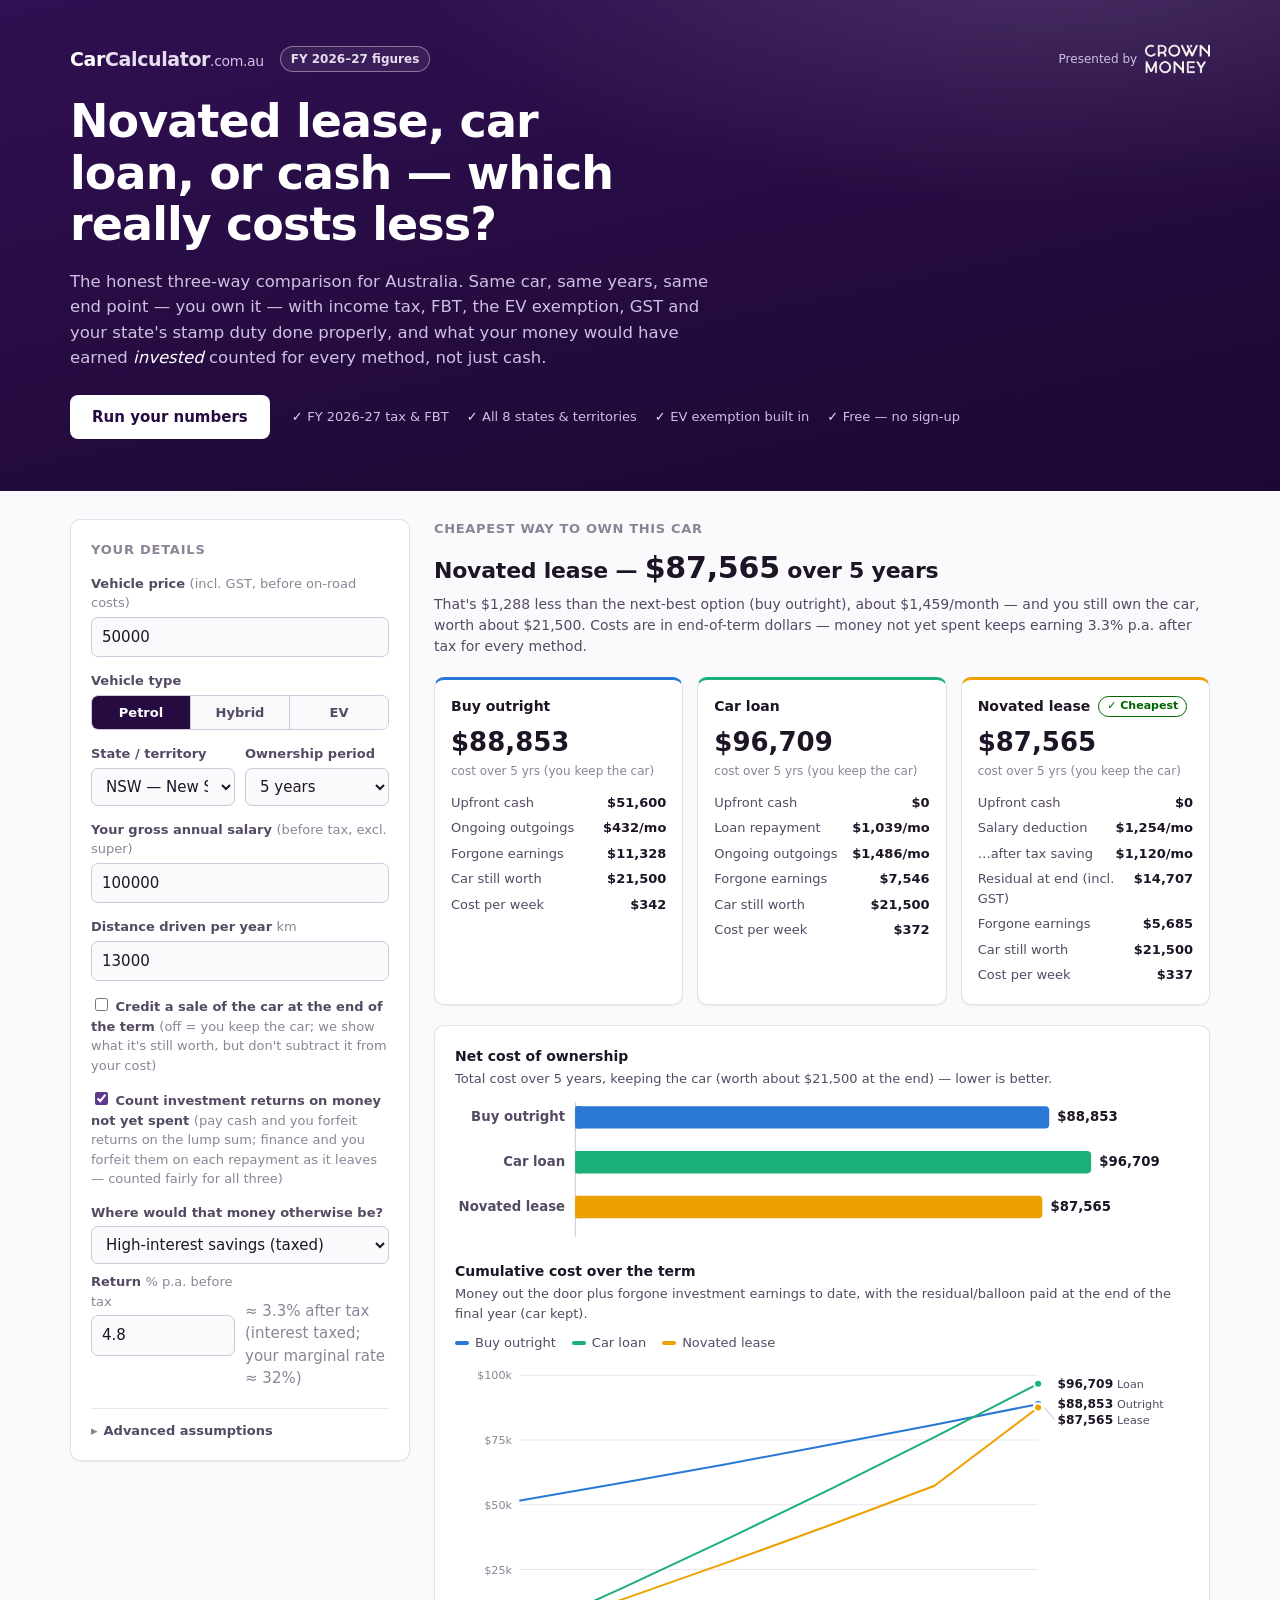
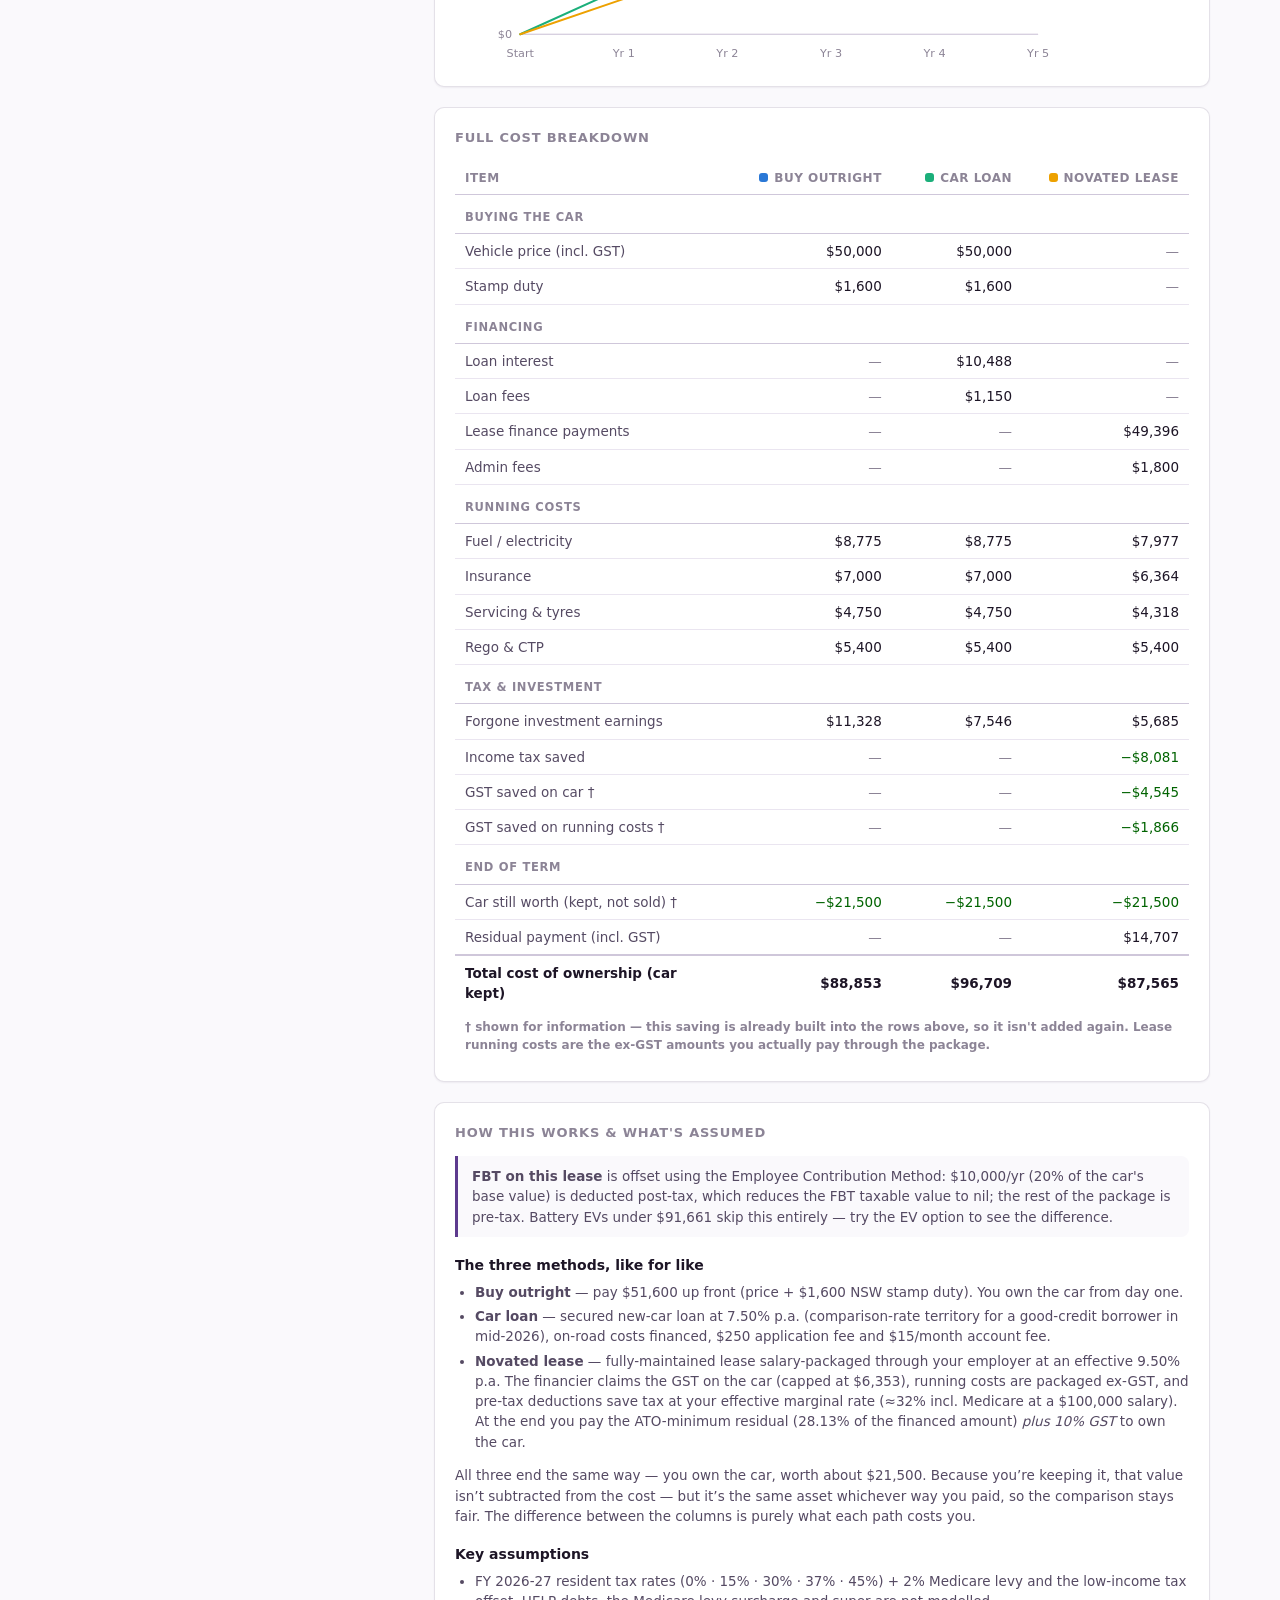
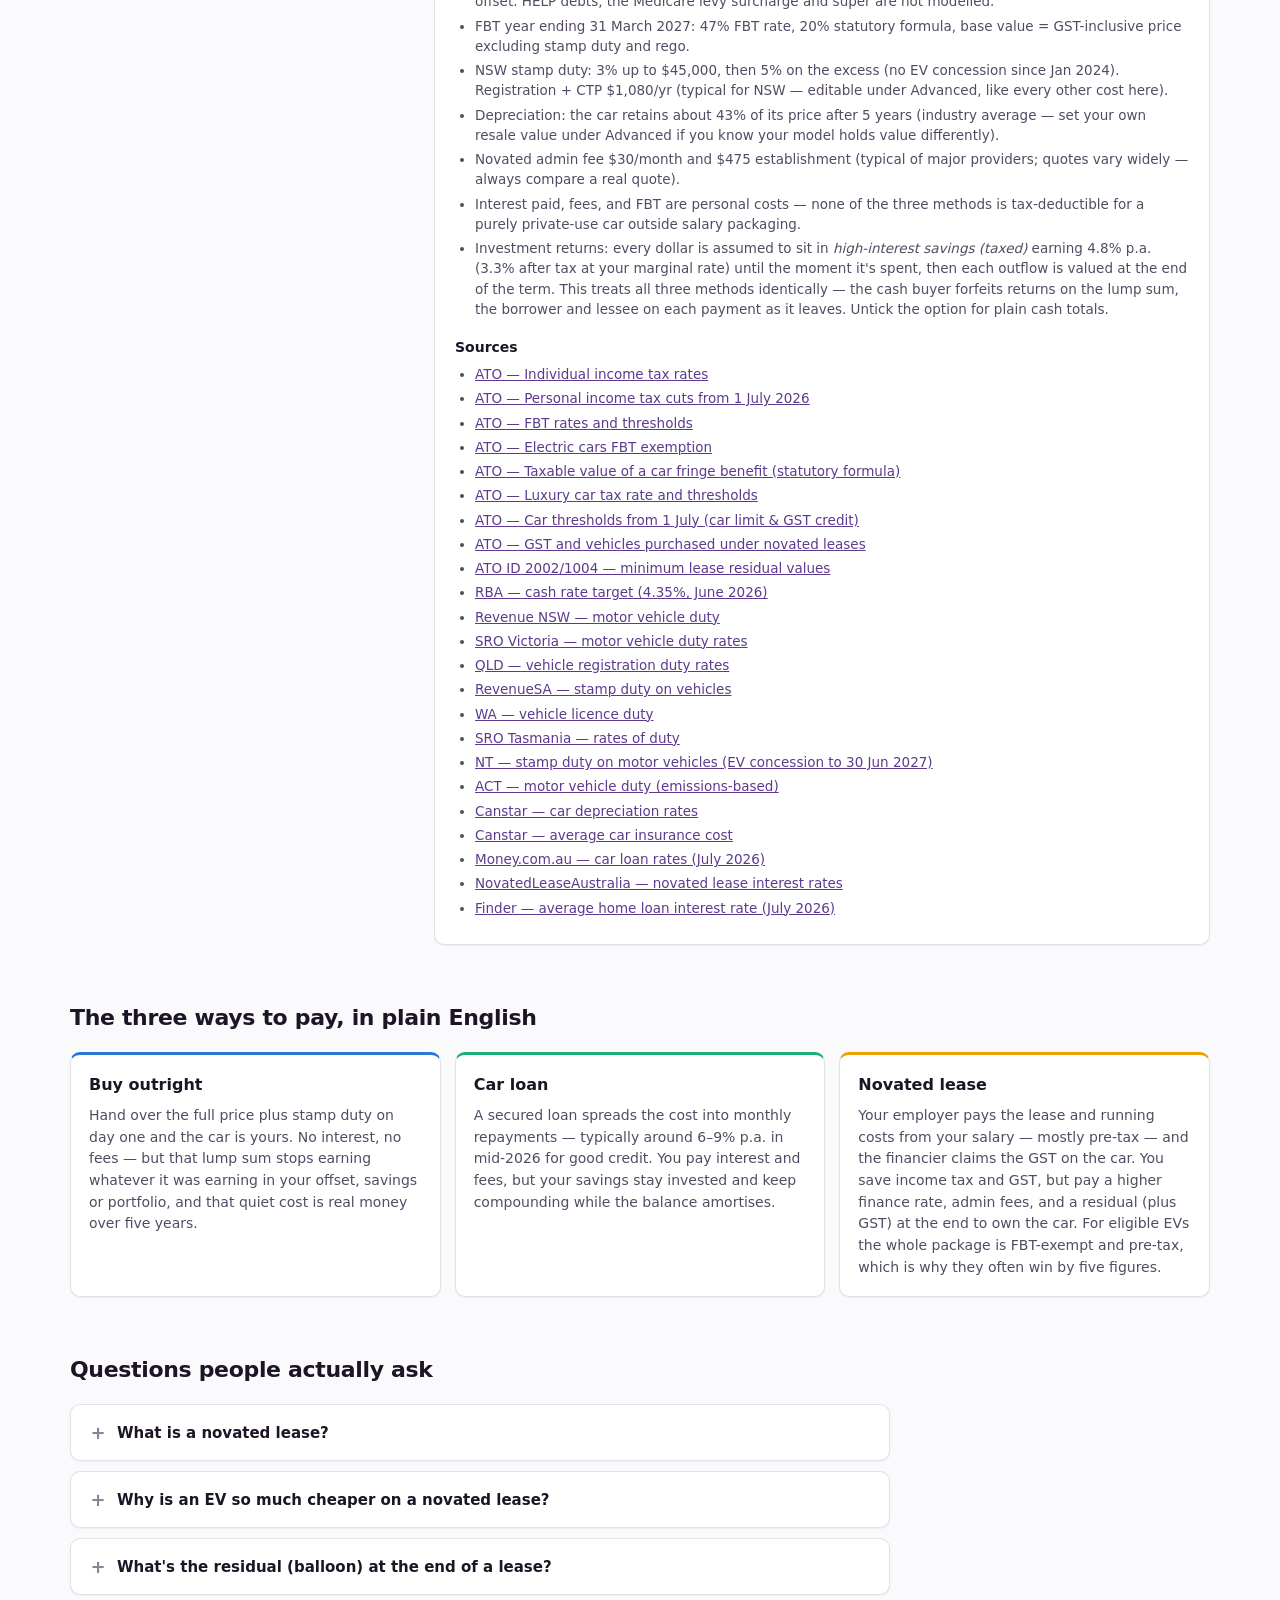
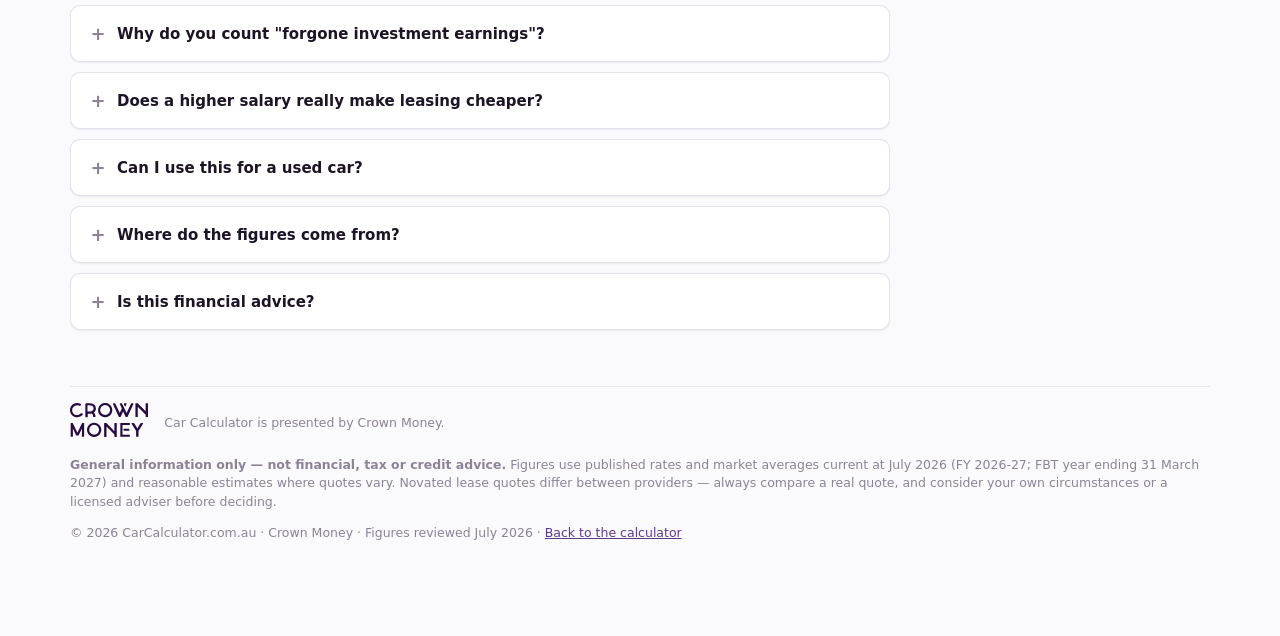
==== index.html @ e0bc6695 "Keep-the-car default, mobile chart layouts, SEO + AI discoverability Model: - New 'credit a sale at " ====
<!DOCTYPE html>
<html lang="en-AU">
<head>
  <meta charset="utf-8" />
  <meta name="viewport" content="width=device-width, initial-scale=1" />
  <meta name="color-scheme" content="light dark" />
  <title>Car Calculator — novated lease vs car loan vs cash, compared properly | Presented by Crown Money</title>
  <meta name="description" content="Free Australian calculator by Crown Money that shows whether a novated lease, a car loan or paying cash is really cheaper — with FY 2026-27 income tax, FBT, the EV exemption, GST and your state's stamp duty built in, plus what your money would have earned invested." />
  <link rel="canonical" href="https://carcalculator.com.au/" />
  <meta property="og:type" content="website" />
  <meta property="og:title" content="Car Calculator — lease vs loan vs cash, compared properly" />
  <meta property="og:description" content="See the true 1–5 year cost of owning the same car three ways, with Australian tax, FBT and stamp duty done right. Presented by Crown Money." />
  <meta property="og:url" content="https://carcalculator.com.au/" />
  <meta property="og:locale" content="en_AU" />
  <meta property="og:site_name" content="Car Calculator" />
  <meta property="og:image" content="https://carcalculator.com.au/assets/og-image.png" />
  <meta property="og:image:width" content="1200" />
  <meta property="og:image:height" content="630" />
  <meta property="og:image:alt" content="Car Calculator — lease, loan, or cash: which really costs less? Presented by Crown Money." />
  <meta name="twitter:card" content="summary_large_image" />
  <meta name="twitter:title" content="Car Calculator — lease vs loan vs cash, compared properly" />
  <meta name="twitter:description" content="The honest three-way car cost comparison for Australia, FY 2026-27. Presented by Crown Money." />
  <meta name="twitter:image" content="https://carcalculator.com.au/assets/og-image.png" />
  <meta name="theme-color" content="#250b40" />
  <link rel="stylesheet" href="css/styles.css" />
  <link rel="icon" type="image/png" href="assets/favicon.png" />
  <script type="application/ld+json">
  {
    "@context": "https://schema.org",
    "@graph": [
      {
        "@type": "WebApplication",
        "name": "Car Calculator",
        "url": "https://carcalculator.com.au/",
        "applicationCategory": "FinanceApplication",
        "operatingSystem": "Any",
        "offers": { "@type": "Offer", "price": "0", "priceCurrency": "AUD" },
        "description": "Compare the true cost of owning a car in Australia three ways: buying outright, a secured car loan, or a novated lease.",
        "publisher": { "@type": "Organization", "name": "Crown Money", "url": "https://www.crown.money/" }
      },
      {
        "@type": "FAQPage",
        "mainEntity": [
          {
            "@type": "Question",
            "name": "What is a novated lease?",
            "acceptedAnswer": { "@type": "Answer", "text": "A three-way agreement between you, your employer and a finance company. The car and its running costs are paid out of your salary — mostly before tax — and the financier claims the GST on the purchase. At the end of the term you pay a residual value (plus GST) to own the car." }
          },
          {
            "@type": "Question",
            "name": "Why are electric vehicles so much cheaper on a novated lease?",
            "acceptedAnswer": { "@type": "Answer", "text": "Battery EVs priced under the luxury car tax fuel-efficient threshold ($91,661 for 2026-27) are exempt from fringe benefits tax, so the entire lease — car and running costs — can be paid from pre-tax salary. On a petrol car, part of the package must be paid post-tax to offset FBT." }
          },
          {
            "@type": "Question",
            "name": "Is it cheaper to buy a car with cash, a loan, or a novated lease?",
            "acceptedAnswer": { "@type": "Answer", "text": "It depends on the car, your salary, your state and what your money could earn invested. For eligible EVs a novated lease usually wins clearly. For petrol cars it's closer — the lease's tax and GST savings compete against its higher finance rate and fees. This calculator runs your exact numbers." }
          }
        ]
      }
    ]
  }
  </script>
</head>
<body>

<!-- ================================================================ hero -->
<header class="hero">
  <div class="wrap hero-inner">
    <div class="brand-row">
      <span class="brand">Car<em>Calculator</em><span class="tld">.com.au</span></span>
      <span class="fy-badge hero-badge" id="fyBadge">FY 2026–27 figures</span>
      <span class="presented">Presented by
        <img src="assets/crown-light.png" alt="Crown Money" width="400" height="185" /></span>
    </div>
    <h1>Novated lease, car loan, or&nbsp;cash — which really costs&nbsp;less?</h1>
    <p class="hero-sub">
      The honest three-way comparison for Australia. Same car, same years, same end point —
      you own it — with income tax, FBT, the EV exemption, GST and your state's stamp duty
      done properly, and what your money would have earned <em>invested</em> counted for
      every method, not just cash.
    </p>
    <div class="hero-cta-row">
      <a class="cta" href="#calculator">Run your numbers</a>
      <ul class="hero-chips" aria-label="What's included">
        <li>FY 2026-27 tax &amp; FBT</li>
        <li>All 8 states &amp; territories</li>
        <li>EV exemption built in</li>
        <li>Free — no sign-up</li>
      </ul>
    </div>
  </div>
</header>

<div class="wrap">
  <!-- ====================================================== calculator -->
  <div class="layout" id="calculator">
    <form class="panel" id="inputs" autocomplete="off">
      <h2>Your details</h2>

      <div class="field">
        <label for="price">Vehicle price <span class="hint">(incl. GST, before on-road costs)</span></label>
        <input type="number" id="price" min="5000" max="500000" step="500" value="50000" />
      </div>

      <div class="field">
        <label id="vtLabel">Vehicle type</label>
        <div class="seg" role="group" aria-labelledby="vtLabel" id="vehicleType">
          <button type="button" data-value="petrol" aria-pressed="true">Petrol</button>
          <button type="button" data-value="hybrid" aria-pressed="false">Hybrid</button>
          <button type="button" data-value="ev" aria-pressed="false">EV</button>
        </div>
      </div>

      <div class="field-row">
        <div class="field">
          <label for="state">State / territory</label>
          <select id="state"></select>
        </div>
        <div class="field">
          <label for="term">Ownership period</label>
          <select id="term">
            <option value="1">1 year</option>
            <option value="2">2 years</option>
            <option value="3">3 years</option>
            <option value="4">4 years</option>
            <option value="5" selected>5 years</option>
          </select>
        </div>
      </div>

      <div class="field">
        <label for="salary">Your gross annual salary <span class="hint">(before tax, excl. super)</span></label>
        <input type="number" id="salary" min="0" max="1000000" step="1000" value="100000" />
      </div>

      <div class="field">
        <label for="km">Distance driven per year <span class="hint">km</span></label>
        <input type="number" id="km" min="1000" max="60000" step="500" value="13000" />
      </div>

      <div class="field check-field">
        <label class="check">
          <input type="checkbox" id="sellAtEnd" />
          <span>Credit a sale of the car at the end of the term
            <span class="hint">(off = you keep the car; we show what it's still worth, but don't
            subtract it from your cost)</span></span>
        </label>
      </div>

      <div class="field check-field">
        <label class="check">
          <input type="checkbox" id="oppCost" checked />
          <span>Count investment returns on money not yet spent
            <span class="hint">(pay cash and you forfeit returns on the lump sum; finance and you
            forfeit them on each repayment as it leaves — counted fairly for all three)</span></span>
        </label>
      </div>

      <div class="field" id="investFields">
        <label for="investPreset">Where would that money otherwise be?</label>
        <select id="investPreset"></select>
        <div class="field-row" style="margin-top:8px">
          <div class="field" style="margin-bottom:0">
            <label for="investRate">Return <span class="hint">% p.a. before tax</span></label>
            <input type="number" id="investRate" min="0" max="20" step="0.1" value="4.8" />
          </div>
          <div class="field after-tax-note" style="margin-bottom:0">
            <label>&nbsp;</label>
            <p class="hint" id="afterTaxNote" style="margin:8px 0 0"></p>
          </div>
        </div>
      </div>

      <details class="advanced">
        <summary>Advanced assumptions</summary>
        <div class="fields">
          <p class="subhead">Finance</p>
          <div class="field-row">
            <div class="field">
              <label for="loanRate">Loan rate <span class="hint">% p.a.</span></label>
              <input type="number" id="loanRate" min="0" max="25" step="0.05" value="7.5" />
            </div>
            <div class="field">
              <label for="leaseRate">Lease rate <span class="hint">% p.a.</span></label>
              <input type="number" id="leaseRate" min="0" max="25" step="0.05" value="9.5" />
            </div>
          </div>
          <div class="field-row">
            <div class="field">
              <label for="loanDeposit">Loan deposit <span class="hint">$</span></label>
              <input type="number" id="loanDeposit" min="0" step="500" value="0" />
            </div>
            <div class="field">
              <label for="loanBalloon">Loan balloon <span class="hint">% of price</span></label>
              <input type="number" id="loanBalloon" min="0" max="50" step="5" value="0" />
            </div>
          </div>
          <div class="field-row">
            <div class="field">
              <label for="loanAppFee">Loan application fee <span class="hint">$</span></label>
              <input type="number" id="loanAppFee" min="0" step="10" value="250" />
            </div>
            <div class="field">
              <label for="loanMonthlyFee">Loan account fee <span class="hint">$/month</span></label>
              <input type="number" id="loanMonthlyFee" min="0" step="1" value="15" />
            </div>
          </div>
          <div class="field-row">
            <div class="field">
              <label for="leaseEstFee">Lease establishment <span class="hint">$</span></label>
              <input type="number" id="leaseEstFee" min="0" step="25" value="475" />
            </div>
            <div class="field">
              <label for="leaseAdminFee">Lease admin fee <span class="hint">$/month</span></label>
              <input type="number" id="leaseAdminFee" min="0" step="1" value="30" />
            </div>
          </div>

          <p class="subhead">Running costs (per year)</p>
          <div class="field-row">
            <div class="field">
              <label for="rego">Rego &amp; CTP <span class="hint">$ (auto-set by state)</span></label>
              <input type="number" id="rego" min="0" step="10" value="1080" />
            </div>
            <div class="field">
              <label for="insurance">Insurance <span class="hint">$</span></label>
              <input type="number" id="insurance" min="0" step="50" value="1400" />
            </div>
          </div>
          <div class="field-row">
            <div class="field">
              <label for="service">Servicing <span class="hint">$</span></label>
              <input type="number" id="service" min="0" step="50" value="600" />
            </div>
            <div class="field">
              <label for="tyres">Tyres <span class="hint">$</span></label>
              <input type="number" id="tyres" min="0" step="50" value="350" />
            </div>
          </div>
          <div class="field-row">
            <div class="field">
              <label for="fuelPrice" id="energyPriceLabel">Fuel price <span class="hint">$/L</span></label>
              <input type="number" id="fuelPrice" min="0" step="0.01" value="1.80" />
            </div>
            <div class="field">
              <label for="consumption" id="consumptionLabel">Fuel consumption <span class="hint">L/100 km</span></label>
              <input type="number" id="consumption" min="0" step="0.1" value="7.5" />
            </div>
          </div>

          <p class="subhead">Resale</p>
          <div class="field">
            <label for="resale">Resale value after term <span class="hint">(leave blank to auto-estimate)</span></label>
            <input type="number" id="resale" min="0" step="500" placeholder="auto" />
          </div>
        </div>
      </details>
    </form>

    <main>
      <noscript>
        <div class="panel" style="margin-bottom:20px">
          <p><strong>This calculator needs JavaScript.</strong> In short: it compares buying a car
            outright, with a secured loan (~7.5% p.a. in mid-2026), or via a novated lease — where
            payments come from pre-tax salary, the financier claims the GST, and battery EVs under
            $91,661 are FBT-exempt. Which wins depends on your salary, state, the car, and what your
            money would earn invested. Enable JavaScript to run your own numbers.</p>
        </div>
      </noscript>
      <section class="verdict" id="verdict" aria-live="polite"></section>

      <section class="cards" id="cards"></section>

      <div class="panel" style="margin-bottom:20px">
        <figure class="chart" id="barChartFig">
          <figcaption>Net cost of ownership</figcaption>
          <div class="figsub" id="barChartSub"></div>
          <div id="barChart"></div>
        </figure>

        <figure class="chart" id="lineChartFig" style="margin-bottom:0">
          <figcaption>Cumulative cost over the term</figcaption>
          <div class="figsub" id="lineChartSub"></div>
          <div class="legend" id="lineLegend"></div>
          <div id="lineChart"></div>
        </figure>
      </div>

      <div class="panel" style="margin-bottom:20px">
        <h2>Full cost breakdown</h2>
        <div class="table-scroll">
          <table class="breakdown" id="breakdown"></table>
        </div>
      </div>

      <div class="panel notes">
        <h2>How this works &amp; what's assumed</h2>
        <div id="notes"></div>
      </div>
    </main>
  </div>

  <!-- ======================================================= explainer -->
  <section class="explainer" aria-labelledby="explainerH">
    <h2 id="explainerH" class="section-h">The three ways to pay, in plain English</h2>
    <div class="explain-cards">
      <article class="explain-card" data-method="outright">
        <h3>Buy outright</h3>
        <p>Hand over the full price plus stamp duty on day one and the car is yours. No interest,
          no fees — but that lump sum stops earning whatever it was earning in your offset,
          savings or portfolio, and that quiet cost is real money over five years.</p>
      </article>
      <article class="explain-card" data-method="loan">
        <h3>Car loan</h3>
        <p>A secured loan spreads the cost into monthly repayments — typically around 6–9% p.a.
          in mid-2026 for good credit. You pay interest and fees, but your savings stay invested
          and keep compounding while the balance amortises.</p>
      </article>
      <article class="explain-card" data-method="lease">
        <h3>Novated lease</h3>
        <p>Your employer pays the lease and running costs from your salary — mostly pre-tax —
          and the financier claims the GST on the car. You save income tax and GST, but pay a
          higher finance rate, admin fees, and a residual (plus GST) at the end to own the car.
          For eligible EVs the whole package is FBT-exempt and pre-tax, which is why they often
          win by five figures.</p>
      </article>
    </div>
  </section>

  <!-- ============================================================= FAQ -->
  <section class="faq" aria-labelledby="faqH">
    <h2 id="faqH" class="section-h">Questions people actually ask</h2>

    <details>
      <summary>What is a novated lease?</summary>
      <p>A three-way deal between you, your employer and a financier. The employer takes over
        ("novates") your lease obligations and pays the car and its budgeted running costs out of
        your salary — mostly before tax. If you change jobs, the lease un-novates and either moves
        to your new employer or reverts to you as a normal lease.</p>
    </details>
    <details>
      <summary>Why is an EV so much cheaper on a novated lease?</summary>
      <p>Battery EVs under the luxury-car-tax fuel-efficient threshold (<strong>$91,661</strong> for
        2026-27, measured at first retail sale) are exempt from fringe benefits tax. That means the
        <em>entire</em> package — finance and running costs — comes out of pre-tax salary with no
        post-tax offset required. Plug-in hybrids lost this exemption on 1 April 2025. Note the
        benefit is still <em>reportable</em> (RFBA), which can affect things like HELP repayments
        and the Medicare levy surcharge, though not your income tax.</p>
    </details>
    <details>
      <summary>What's the residual (balloon) at the end of a lease?</summary>
      <p>The ATO sets minimum residual values so a lease is genuinely a lease — for example
        <strong>28.13%</strong> of the financed amount on a 5-year term. When the term ends you pay
        the residual <em>plus 10% GST</em> to own the car, refinance it, or sell/trade the car and
        keep anything above the residual, tax-free.</p>
    </details>
    <details>
      <summary>Why do you count "forgone investment earnings"?</summary>
      <p>Because a dollar spent today costs more than a dollar spent in year five. If you pay cash,
        your lump sum stops earning from day one. If you finance, each repayment stops earning only
        when it leaves your account. We future-value every outflow at your after-tax return —
        mortgage-offset money is tax-free, savings interest is taxed at your marginal rate, share
        returns roughly half — so all three methods are treated identically. Untick the option to
        see plain cash totals instead.</p>
    </details>
    <details>
      <summary>Does a higher salary really make leasing cheaper?</summary>
      <p>Yes — the pre-tax deductions save tax at your marginal rate, so someone on $200k (45% + 2%
        Medicare) saves more per packaged dollar than someone on $70k (30% + 2%). The calculator
        computes the exact tax difference at your salary, including bracket crossings.</p>
    </details>
    <details>
      <summary>Can I use this for a used car?</summary>
      <p>Mostly. Stamp duty, loan and running-cost maths work the same. Two caveats: our default
        resale curve assumes a new car (set your own resale value under Advanced), and novated
        leases on older cars are restricted — most financiers require the car to be under
        ~12-15 years old at the end of the term.</p>
    </details>
    <details>
      <summary>Where do the figures come from?</summary>
      <p>ATO published rates for FY 2026-27 (income tax, FBT, LCT, car limit, lease residuals),
        state revenue offices for stamp duty, and market averages current at July 2026 for loan
        and lease rates, insurance and running costs. Every source is linked in the methodology
        panel above, and every assumption is editable.</p>
    </details>
    <details>
      <summary>Is this financial advice?</summary>
      <p>No — it's general information calculated from published rates and your inputs. It doesn't
        consider your objectives, financial situation or needs. Novated lease quotes vary widely
        between providers, so always compare a real quote, and consider licensed advice before
        committing.</p>
    </details>
  </section>

  <footer class="site">
    <div class="footer-brand">
      <a href="https://www.crown.money/" rel="noopener" aria-label="Crown Money">
        <img class="crown-logo-dark" src="assets/header-logo.svg" alt="Crown Money" width="333" height="145" />
        <img class="crown-logo-light" src="assets/crown-light.png" alt="Crown Money" width="400" height="185" />
      </a>
      <span>Car Calculator is presented by Crown Money.</span>
    </div>
    <p><strong>General information only — not financial, tax or credit advice.</strong>
      Figures use published rates and market averages current at July 2026 (FY 2026-27; FBT year ending
      31 March 2027) and reasonable estimates where quotes vary. Novated lease quotes differ between
      providers — always compare a real quote, and consider your own circumstances or a licensed adviser
      before deciding.</p>
    <p>© 2026 CarCalculator.com.au · Crown Money · Figures reviewed July 2026 · <a href="#calculator">Back to the calculator</a></p>
  </footer>
</div>

<div class="viz-tooltip" id="tooltip" role="status"></div>

<script type="module" src="js/app.js"></script>
</body>
</html>
---- css/styles.css ----
/* Car Cost Compare — Australia
   Role-based tokens; light/dark from the validated reference palette. */

/* Crown Money brand: #250B40 (crown purple) · #E6DEEE (lavender) · white.
   Neutrals are tinted toward the brand purple; chart series stay on the
   validated categorical palette. */
:root {
  --crown: #250b40;
  --lavender: #e6deee;

  --page: #faf9fc;
  --surface-1: #ffffff;
  --text-primary: #1d1526;
  --text-secondary: #554a63;
  --text-muted: #8c8496;
  --grid: #eae5f0;
  --baseline: #cfc7da;
  --border: rgba(37, 11, 64, 0.12);
  --good-text: #006300;

  /* Method series colors — categorical slots 1-3, fixed order */
  --series-outright: #2a78d6; /* blue */
  --series-loan: #1baf7a;     /* aqua */
  --series-lease: #eda100;    /* yellow */

  --accent: #5d3a8e;      /* readable brand-purple tint for links/focus */
  --btn-bg: #250b40;      /* selected controls */
  --btn-ink: #ffffff;
  --radius: 10px;
  --shadow: 0 1px 2px rgba(37, 11, 64, 0.06);
  --show-dark-logo: inline;
  --show-light-logo: none;
}

@media (prefers-color-scheme: dark) {
  :root {
    --page: #120b1c;
    --surface-1: #1d1329;
    --text-primary: #ffffff;
    --text-secondary: #cfc5dc;
    --text-muted: #948aa3;
    --grid: #2e2440;
    --baseline: #413456;
    --border: rgba(255, 255, 255, 0.1);
    --good-text: #0ca30c;

    --series-outright: #3987e5;
    --series-loan: #199e70;
    --series-lease: #c98500;

    --accent: #cbb3ec;
    --btn-bg: #e6deee;
    --btn-ink: #250b40;
    --shadow: none;
    --show-dark-logo: none;
    --show-light-logo: inline;
  }
}

/* Explicit theme override (e.g. a host page's toggle stamping data-theme)
   must win over the OS preference in both directions. */
:root[data-theme="dark"] {
  --page: #120b1c;
  --surface-1: #1d1329;
  --text-primary: #ffffff;
  --text-secondary: #cfc5dc;
  --text-muted: #948aa3;
  --grid: #2e2440;
  --baseline: #413456;
  --border: rgba(255, 255, 255, 0.1);
  --good-text: #0ca30c;
  --series-outright: #3987e5;
  --series-loan: #199e70;
  --series-lease: #c98500;
  --accent: #cbb3ec;
  --btn-bg: #e6deee;
  --btn-ink: #250b40;
  --shadow: none;
  --show-dark-logo: none;
  --show-light-logo: inline;
}

:root[data-theme="light"] {
  --page: #faf9fc;
  --surface-1: #ffffff;
  --text-primary: #1d1526;
  --text-secondary: #554a63;
  --text-muted: #8c8496;
  --grid: #eae5f0;
  --baseline: #cfc7da;
  --border: rgba(37, 11, 64, 0.12);
  --good-text: #006300;
  --series-outright: #2a78d6;
  --series-loan: #1baf7a;
  --series-lease: #eda100;
  --accent: #5d3a8e;
  --btn-bg: #250b40;
  --btn-ink: #ffffff;
  --shadow: 0 1px 2px rgba(37, 11, 64, 0.06);
  --show-dark-logo: inline;
  --show-light-logo: none;
}

* { box-sizing: border-box; }

html { -webkit-text-size-adjust: 100%; }

body {
  margin: 0;
  background: var(--page);
  color: var(--text-primary);
  font: 15px/1.5 system-ui, -apple-system, "Segoe UI", sans-serif;
}

.wrap {
  max-width: 1180px;
  margin: 0 auto;
  padding: 0 20px 80px;
}

.hero .wrap { padding-bottom: 0; }

/* -------------------------------------------------------------- hero --- */
/* The hero commits to Crown purple in both themes. */

.hero {
  --hero-ink: #ffffff;
  --hero-ink-2: #cfc0e2;
  --hero-accent: #e6deee;
  background:
    radial-gradient(1100px 420px at 82% -10%, rgba(230, 222, 238, 0.16), transparent 60%),
    linear-gradient(168deg, #2f1052 0%, #250b40 55%, #1c0832 100%);
  color: var(--hero-ink);
  padding: 44px 0 52px;
}

.hero-inner { display: flex; flex-direction: column; gap: 18px; }

.brand-row { display: flex; flex-wrap: wrap; align-items: center; gap: 12px 16px; }

.brand {
  font-size: 19px;
  font-weight: 800;
  letter-spacing: -0.02em;
}
.brand em { font-style: normal; color: var(--hero-accent); }
.brand .tld { font-weight: 500; color: var(--hero-ink-2); font-size: 14px; }

.presented {
  display: inline-flex;
  align-items: center;
  gap: 8px;
  font-size: 12px;
  color: var(--hero-ink-2);
  margin-left: auto;
}
.presented img { height: 30px; width: auto; display: block; }

@media (max-width: 700px) {
  .presented { margin-left: 0; width: 100%; }
}

.fy-badge {
  font-size: 12px;
  font-weight: 600;
  color: var(--text-secondary);
  border: 1px solid var(--border);
  background: var(--surface-1);
  border-radius: 999px;
  padding: 3px 10px;
  white-space: nowrap;
}
.hero-badge {
  color: var(--hero-accent);
  border-color: rgba(230, 222, 238, 0.45);
  background: rgba(230, 222, 238, 0.08);
}

.hero h1 {
  font-size: clamp(30px, 5vw, 46px);
  line-height: 1.12;
  font-weight: 800;
  letter-spacing: -0.02em;
  margin: 4px 0 0;
  max-width: 21ch;
  text-wrap: balance;
}

.hero-sub {
  color: var(--hero-ink-2);
  font-size: 16.5px;
  line-height: 1.55;
  max-width: 62ch;
  margin: 0;
}
.hero-sub em { color: var(--hero-ink); font-style: italic; }

.hero-cta-row { display: flex; flex-wrap: wrap; align-items: center; gap: 14px 22px; margin-top: 6px; }

.cta {
  display: inline-block;
  background: #ffffff;
  color: #250b40;
  font-weight: 700;
  text-decoration: none;
  padding: 11px 22px;
  border-radius: 8px;
}
.cta:hover { background: var(--hero-accent); }
.cta:focus-visible { outline: 2px solid var(--hero-accent); outline-offset: 2px; }

.hero-chips {
  display: flex;
  flex-wrap: wrap;
  gap: 6px 18px;
  list-style: none;
  margin: 0;
  padding: 0;
  font-size: 13px;
  color: var(--hero-ink-2);
}
.hero-chips li::before { content: "✓ "; color: var(--hero-accent); font-weight: 700; }

.wrap > .layout { margin-top: 28px; }

/* ------------------------------------------------------------ layout --- */

.layout {
  display: grid;
  grid-template-columns: 340px minmax(0, 1fr);
  gap: 24px;
  align-items: start;
}

/* Grid items default to min-width:auto, which lets wide content (the
   breakdown table) blow out the page on small screens. */
.layout > * { min-width: 0; }

@media (max-width: 900px) {
  .layout { grid-template-columns: 1fr; }
}

@media (max-width: 700px) {
  .seg button { padding: 10px 4px; }
  .hero { padding: 30px 0 38px; }
  .wrap > .layout { margin-top: 20px; }
  .panel { padding: 16px; }
  .explainer, .faq { margin-top: 40px; }
}

.panel {
  background: var(--surface-1);
  border: 1px solid var(--border);
  border-radius: var(--radius);
  box-shadow: var(--shadow);
  padding: 20px;
}

.panel h2 {
  font-size: 13px;
  font-weight: 700;
  text-transform: uppercase;
  letter-spacing: 0.06em;
  color: var(--text-muted);
  margin: 0 0 14px;
}

/* ------------------------------------------------------------ inputs --- */

.field { margin-bottom: 14px; }

.field label {
  display: block;
  font-size: 13px;
  font-weight: 600;
  color: var(--text-secondary);
  margin-bottom: 4px;
}

.field .hint { font-weight: 400; color: var(--text-muted); }

.field input[type="number"],
.field input[type="text"],
.field select {
  width: 100%;
  padding: 8px 10px;
  font: inherit;
  color: var(--text-primary);
  background: var(--page);
  border: 1px solid var(--baseline);
  border-radius: 7px;
}

.field input:focus-visible, .field select:focus-visible {
  outline: 2px solid var(--accent);
  outline-offset: 1px;
  border-color: transparent;
}

.field-row { display: grid; grid-template-columns: 1fr 1fr; gap: 10px; }

.seg {
  display: flex;
  border: 1px solid var(--baseline);
  border-radius: 7px;
  overflow: hidden;
}
.seg button {
  flex: 1;
  padding: 7px 4px;
  font: inherit;
  font-size: 13px;
  font-weight: 600;
  border: none;
  background: var(--page);
  color: var(--text-secondary);
  cursor: pointer;
}
.seg button + button { border-left: 1px solid var(--baseline); }
.seg button[aria-pressed="true"] { background: var(--btn-bg); color: var(--btn-ink); }

.check { display: flex; gap: 8px; align-items: flex-start; font-size: 13px; color: var(--text-secondary); }
.check input { margin-top: 3px; accent-color: var(--accent); }

details.advanced { border-top: 1px solid var(--grid); margin-top: 18px; padding-top: 12px; }
details.advanced summary {
  cursor: pointer;
  font-size: 13px;
  font-weight: 700;
  color: var(--text-secondary);
  list-style: none;
  display: flex; align-items: center; gap: 6px;
}
details.advanced summary::-webkit-details-marker { display: none; }
details.advanced summary::before { content: "▸"; transition: transform 0.15s; color: var(--text-muted); }
details.advanced[open] summary::before { transform: rotate(90deg); }
details.advanced .fields { margin-top: 12px; }

.subhead {
  font-size: 12px; font-weight: 700; text-transform: uppercase; letter-spacing: 0.05em;
  color: var(--text-muted); margin: 16px 0 8px;
}
.subhead:first-child { margin-top: 4px; }

/* ------------------------------------------------------------ verdict --- */

.verdict { margin-bottom: 20px; }

.verdict .lead-in { font-size: 13px; font-weight: 600; color: var(--text-muted); text-transform: uppercase; letter-spacing: 0.05em; margin: 0 0 6px; }

.verdict .headline { font-size: 22px; font-weight: 700; margin: 0 0 4px; letter-spacing: -0.01em; }

.verdict .headline .amount { font-size: 30px; }

.verdict .sub { color: var(--text-secondary); margin: 0; font-size: 14px; }

/* ------------------------------------------------------ method cards --- */

.cards {
  display: grid;
  grid-template-columns: repeat(3, minmax(0, 1fr));
  gap: 14px;
  margin-bottom: 20px;
}

@media (max-width: 700px) {
  .cards { grid-template-columns: 1fr; }
}

.card {
  background: var(--surface-1);
  border: 1px solid var(--border);
  border-radius: var(--radius);
  box-shadow: var(--shadow);
  padding: 16px;
  border-top: 3px solid var(--series, var(--baseline));
  position: relative;
}

.card[data-method="outright"] { --series: var(--series-outright); }
.card[data-method="loan"] { --series: var(--series-loan); }
.card[data-method="lease"] { --series: var(--series-lease); }

.card .name { display: flex; align-items: center; gap: 8px; font-size: 14px; font-weight: 700; margin: 0 0 2px; }

.card .cheapest-chip {
  font-size: 11px; font-weight: 700;
  color: var(--good-text);
  border: 1px solid currentColor;
  border-radius: 999px;
  padding: 1px 8px;
}

.card .net { font-size: 26px; font-weight: 700; margin: 6px 0 0; }
.card .net-label { font-size: 12px; color: var(--text-muted); margin: 0 0 10px; }

.card dl { margin: 0; font-size: 13px; }
.card dl div { display: flex; justify-content: space-between; gap: 10px; padding: 3px 0; }
.card dt { color: var(--text-secondary); }
.card dd { margin: 0; font-weight: 600; font-variant-numeric: tabular-nums; text-align: right; }

/* ------------------------------------------------------------- chart --- */

figure.chart { margin: 0 0 20px; }

figure.chart figcaption { font-size: 14px; font-weight: 700; margin-bottom: 2px; }
figure.chart .figsub { font-size: 13px; color: var(--text-secondary); margin-bottom: 10px; }

.chart svg { display: block; width: 100%; height: auto; }

.legend { display: flex; flex-wrap: wrap; gap: 6px 16px; font-size: 13px; color: var(--text-secondary); margin-bottom: 8px; }
.legend .key { display: inline-flex; align-items: center; gap: 6px; }
.legend .swatch { width: 14px; height: 4px; border-radius: 2px; display: inline-block; }

.viz-tooltip {
  position: fixed;
  z-index: 30;
  pointer-events: none;
  background: var(--surface-1);
  color: var(--text-primary);
  border: 1px solid var(--border);
  border-radius: 8px;
  box-shadow: 0 4px 14px rgba(11, 11, 11, 0.18);
  padding: 8px 10px;
  font-size: 12.5px;
  min-width: 150px;
  display: none;
}
.viz-tooltip .tt-title { font-weight: 700; margin-bottom: 4px; }
.viz-tooltip .tt-row { display: flex; justify-content: space-between; gap: 14px; padding: 1px 0; }
.viz-tooltip .tt-row .k { display: inline-flex; align-items: center; gap: 6px; color: var(--text-secondary); }
.viz-tooltip .tt-row .swatch { width: 10px; height: 10px; border-radius: 3px; }
.viz-tooltip .tt-row .v { font-weight: 600; font-variant-numeric: tabular-nums; }

/* --------------------------------------------------- breakdown table --- */

.table-scroll { overflow-x: auto; }

table.breakdown {
  width: 100%;
  border-collapse: collapse;
  font-size: 13.5px;
  min-width: 560px;
}

table.breakdown th, table.breakdown td { padding: 7px 10px; text-align: right; }
table.breakdown th:first-child, table.breakdown td:first-child { text-align: left; }

table.breakdown thead th {
  font-size: 12px; text-transform: uppercase; letter-spacing: 0.04em;
  color: var(--text-muted); border-bottom: 1px solid var(--baseline);
}
table.breakdown thead th .dot { display: inline-block; width: 9px; height: 9px; border-radius: 3px; margin-right: 6px; vertical-align: baseline; }

table.breakdown tbody td { border-bottom: 1px solid var(--grid); font-variant-numeric: tabular-nums; }
table.breakdown tbody td:first-child { color: var(--text-secondary); }
table.breakdown td.credit { color: var(--good-text); }
table.breakdown td.na { color: var(--text-muted); }

/* Keep the item names readable while the value columns scroll on mobile */
table.breakdown thead th:first-child,
table.breakdown tbody td:first-child,
table.breakdown tfoot td:first-child {
  position: sticky;
  left: 0;
  background: var(--surface-1);
  z-index: 1;
}
table.breakdown tr.group-row td { position: static; }

table.breakdown tr.group-row td {
  font-size: 11.5px;
  font-weight: 700;
  text-transform: uppercase;
  letter-spacing: 0.06em;
  color: var(--text-muted);
  padding-top: 14px;
  border-bottom: 1px solid var(--baseline);
}

table.breakdown tfoot td {
  font-weight: 700; border-top: 2px solid var(--baseline);
  font-variant-numeric: tabular-nums;
}

/* -------------------------------------------------------------- notes --- */

.notes { font-size: 13.5px; color: var(--text-secondary); }
.notes h3 { font-size: 14px; color: var(--text-primary); margin: 18px 0 6px; }
.notes ul { padding-left: 20px; margin: 6px 0; }
.notes li { margin: 4px 0; }
.notes a { color: var(--accent); }
.notes .sources li { overflow-wrap: anywhere; }

.callout {
  border-left: 3px solid var(--accent);
  background: var(--page);
  border-radius: 0 8px 8px 0;
  padding: 10px 14px;
  margin: 10px 0;
}

/* ------------------------------------------------- explainer & FAQ --- */

.section-h {
  font-size: 22px;
  font-weight: 800;
  letter-spacing: -0.015em;
  margin: 0 0 18px;
  text-wrap: balance;
}

.explainer { margin-top: 56px; }

.explain-cards {
  display: grid;
  grid-template-columns: repeat(3, minmax(0, 1fr));
  gap: 14px;
}
@media (max-width: 700px) { .explain-cards { grid-template-columns: 1fr; } }

.explain-card {
  background: var(--surface-1);
  border: 1px solid var(--border);
  border-top: 3px solid var(--series, var(--baseline));
  border-radius: var(--radius);
  box-shadow: var(--shadow);
  padding: 18px;
}
.explain-card[data-method="outright"] { --series: var(--series-outright); }
.explain-card[data-method="loan"] { --series: var(--series-loan); }
.explain-card[data-method="lease"] { --series: var(--series-lease); }
.explain-card h3 { margin: 0 0 8px; font-size: 16px; }
.explain-card p { margin: 0; color: var(--text-secondary); font-size: 14px; line-height: 1.55; }

.faq { margin-top: 56px; max-width: 820px; }

.faq details {
  background: var(--surface-1);
  border: 1px solid var(--border);
  border-radius: var(--radius);
  box-shadow: var(--shadow);
  margin-bottom: 10px;
  padding: 0 18px;
}
.faq summary {
  cursor: pointer;
  font-weight: 700;
  font-size: 15px;
  padding: 14px 0;
  list-style: none;
  display: flex;
  align-items: center;
  gap: 10px;
}
.faq summary::-webkit-details-marker { display: none; }
.faq summary::before {
  content: "+";
  font-size: 18px;
  font-weight: 600;
  color: var(--text-muted);
  width: 18px;
  flex: none;
  text-align: center;
  transition: transform 0.15s;
}
.faq details[open] summary::before { transform: rotate(45deg); }
.faq details p { margin: 0 0 16px 28px; color: var(--text-secondary); line-height: 1.6; max-width: 68ch; }
.faq details p strong { color: var(--text-primary); }

footer.site {
  margin-top: 56px;
  font-size: 12.5px;
  color: var(--text-muted);
  border-top: 1px solid var(--grid);
  padding-top: 16px;
}
footer.site a { color: var(--accent); }

.footer-brand {
  display: flex;
  flex-wrap: wrap;
  align-items: center;
  gap: 12px 16px;
  margin-bottom: 12px;
}
.footer-brand img { height: 34px; width: auto; }
.crown-logo-dark { display: var(--show-dark-logo); }
.crown-logo-light { display: var(--show-light-logo); }

html { scroll-behavior: smooth; }
@media (prefers-reduced-motion: reduce) {
  html { scroll-behavior: auto; }
  .faq summary::before, details.advanced summary::before { transition: none; }
}

/* Last so it wins the cascade against the base field rules above:
   16px stops iOS Safari zooming the page when a field gets focus. */
@media (max-width: 700px) {
  .field input[type="number"],
  .field input[type="text"],
  .field select { font-size: 16px; }
}

.sr-only {
  position: absolute; width: 1px; height: 1px;
  clip-path: inset(50%); overflow: hidden; white-space: nowrap;
}
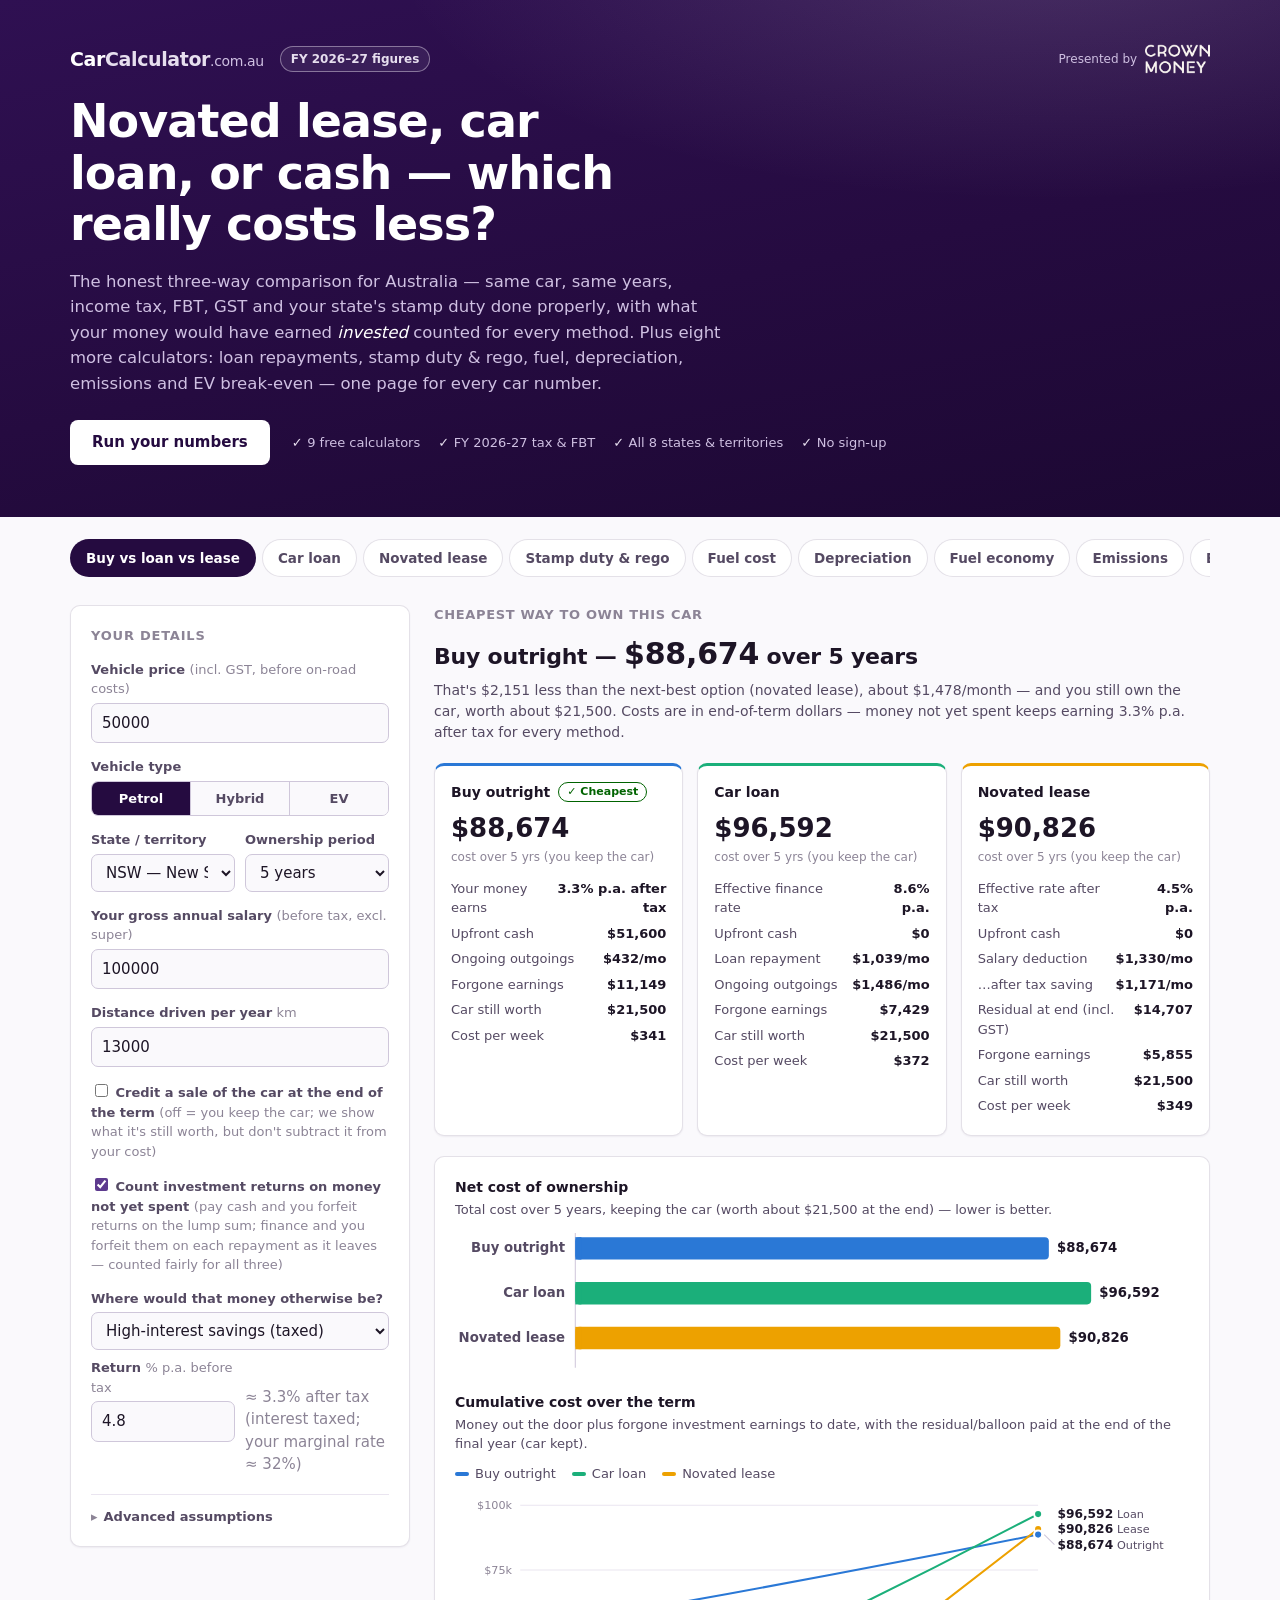
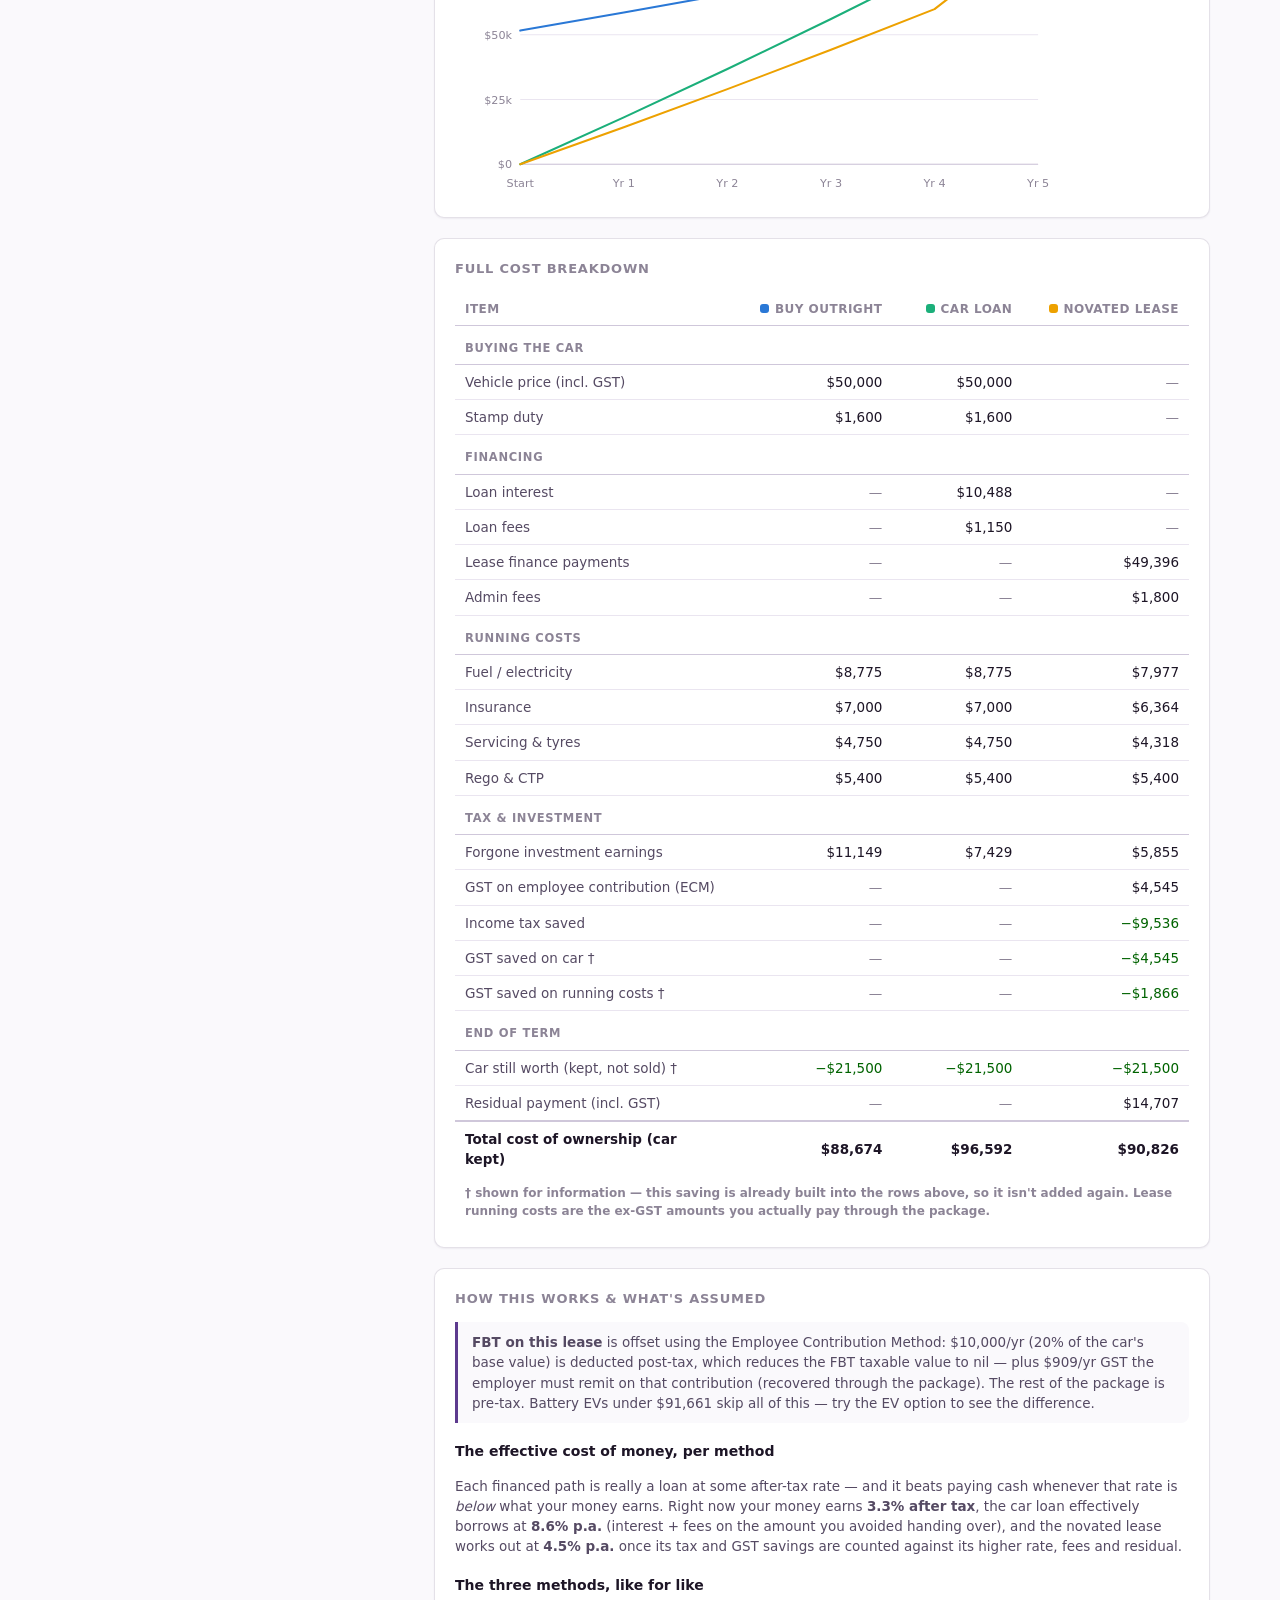
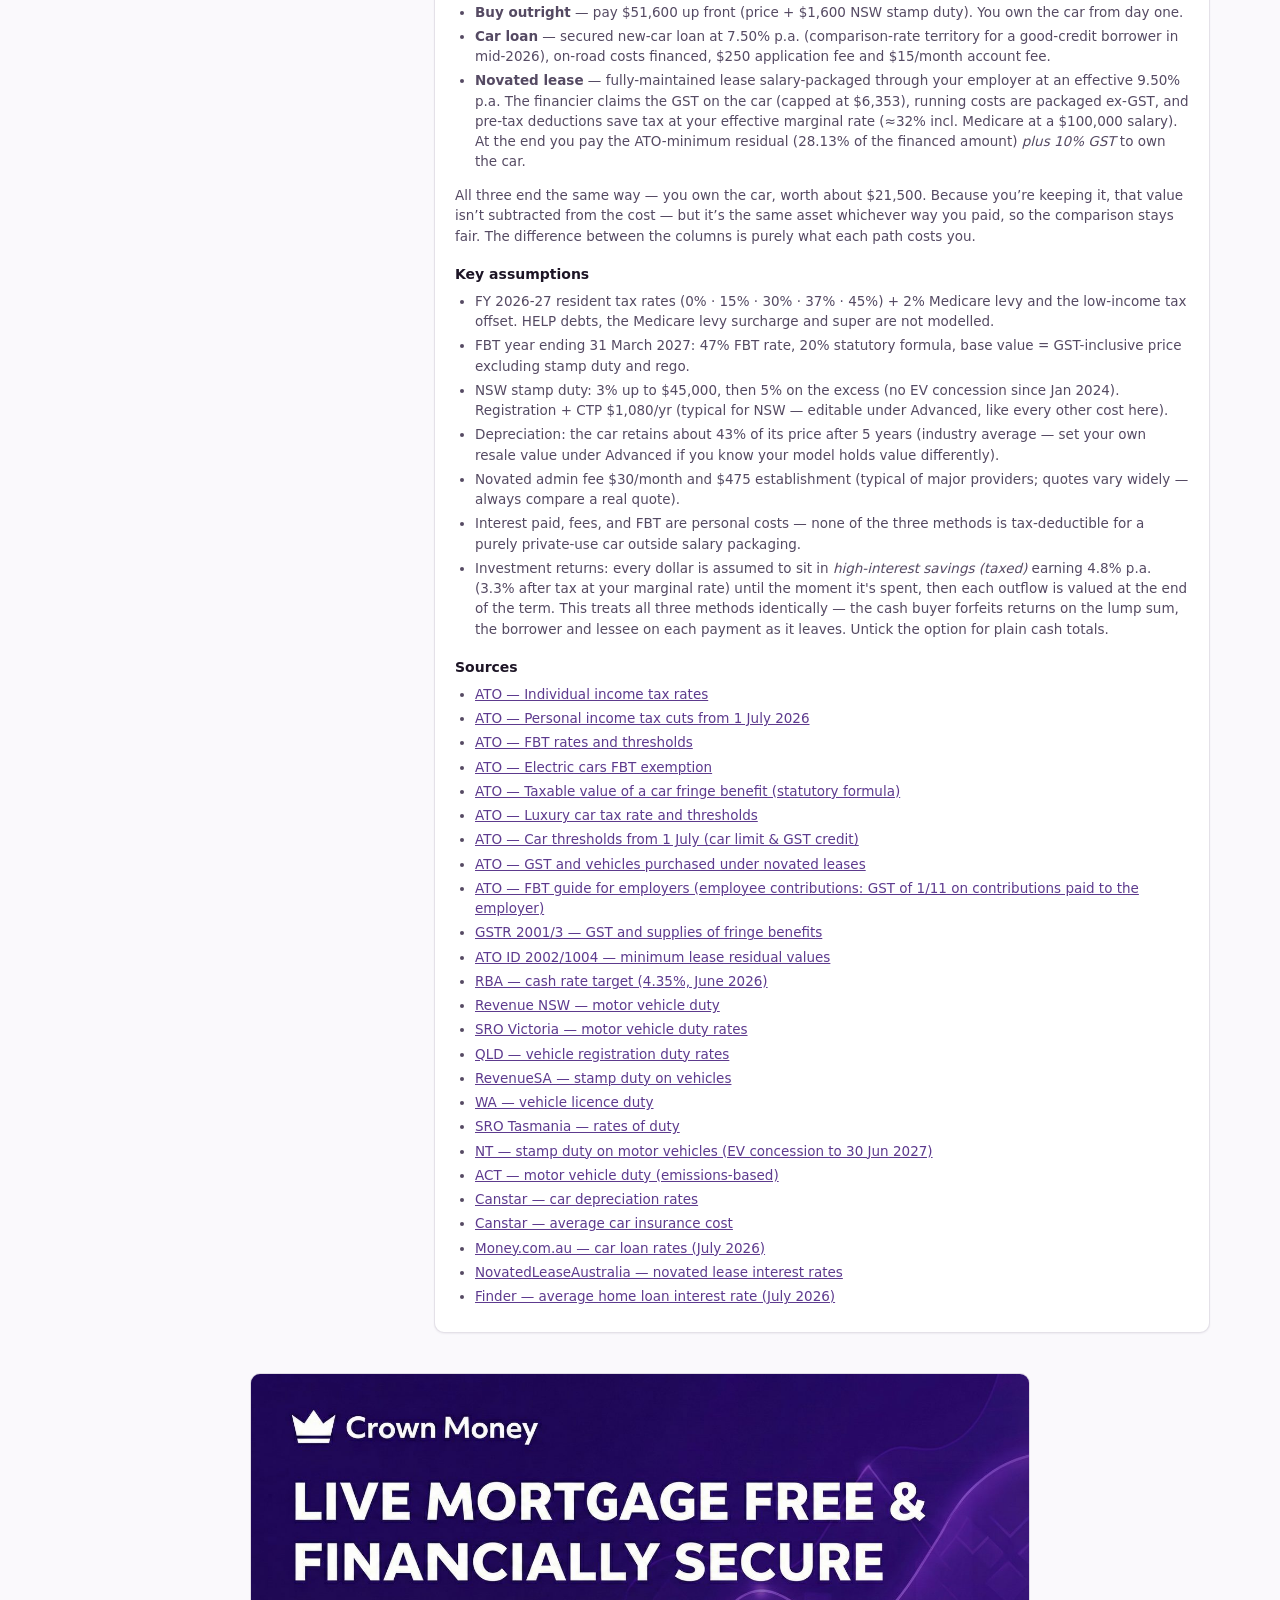
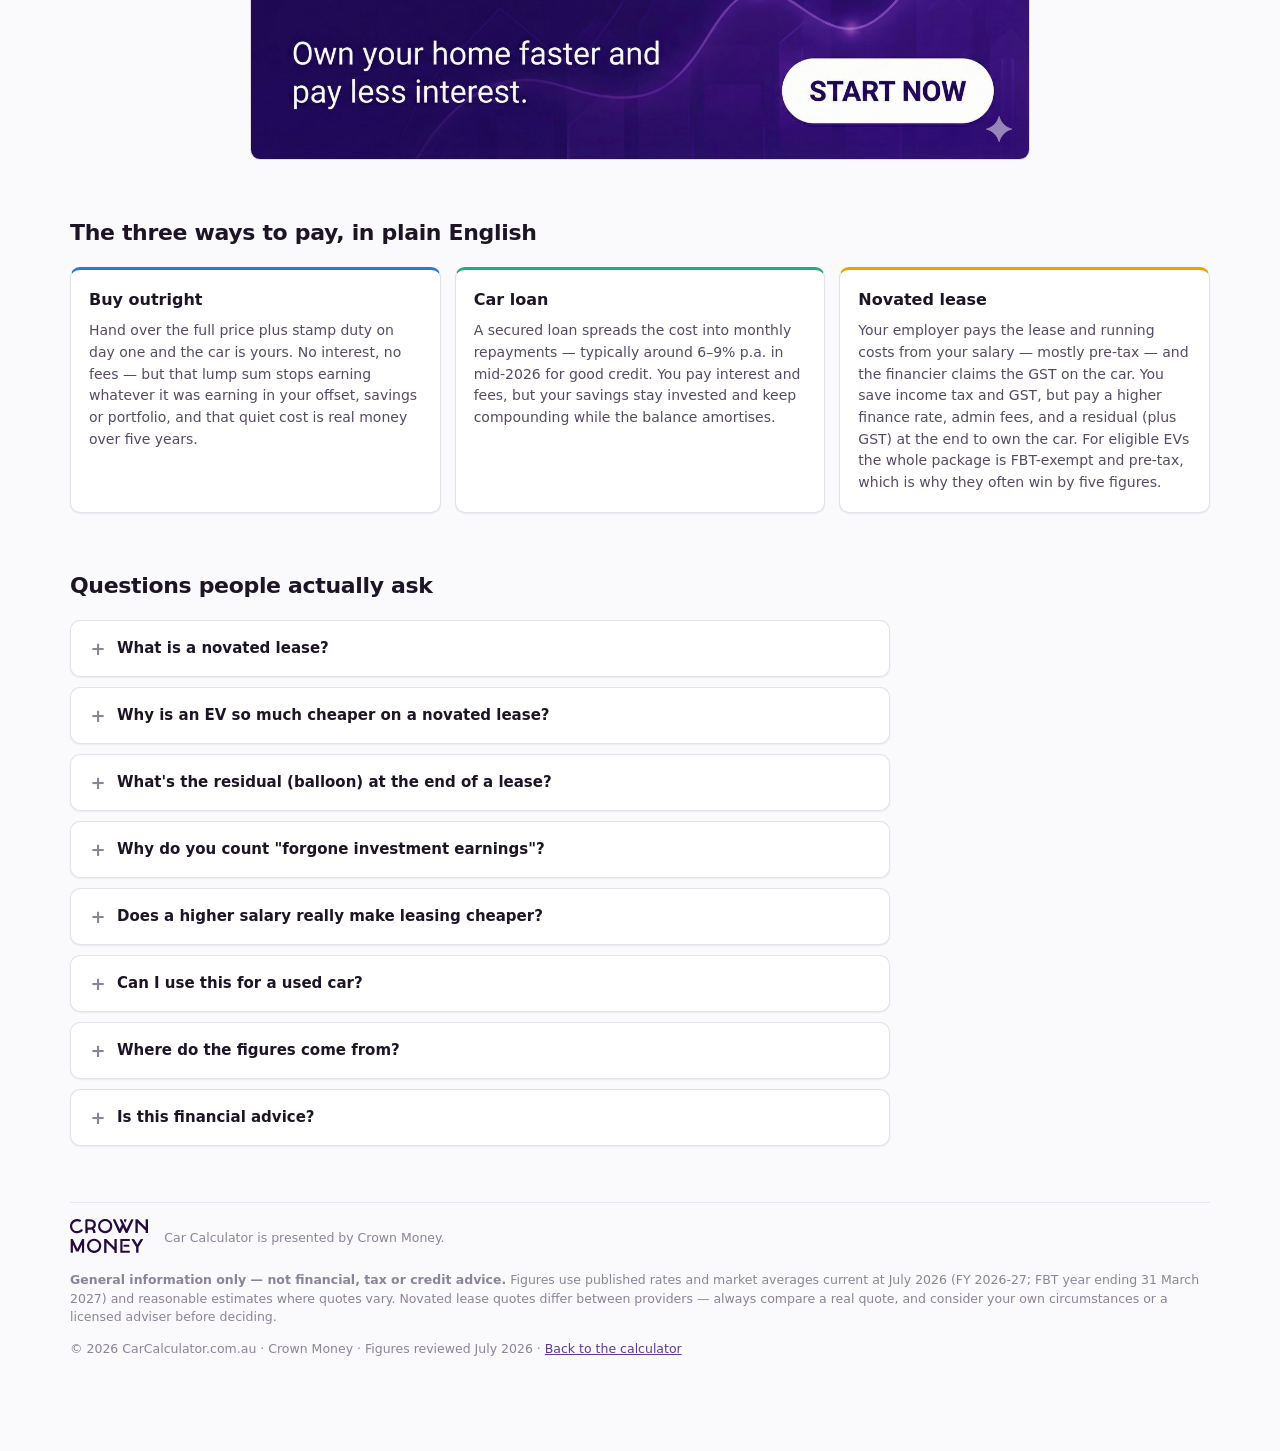
==== commit 1d5cdd97: "One-stop hub: 9 tabbed car calculators + Crown Money banner New tabbed tools alongside the flagship " ====
--- a/index.html
+++ b/index.html
@@ -4,8 +4,8 @@
   <meta charset="utf-8" />
   <meta name="viewport" content="width=device-width, initial-scale=1" />
   <meta name="color-scheme" content="light dark" />
-  <title>Car Calculator — novated lease vs car loan vs cash, compared properly | Presented by Crown Money</title>
-  <meta name="description" content="Free Australian calculator by Crown Money that shows whether a novated lease, a car loan or paying cash is really cheaper — with FY 2026-27 income tax, FBT, the EV exemption, GST and your state's stamp duty built in, plus what your money would have earned invested." />
+  <title>Car Calculator — Australia's car cost calculators: lease vs loan vs cash, stamp duty, fuel, depreciation &amp; more | Crown Money</title>
+  <meta name="description" content="Free Australian car calculators by Crown Money: compare a novated lease vs car loan vs paying cash with FY 2026-27 tax and FBT, plus car loan repayments, stamp duty & rego for every state, fuel costs, depreciation, fuel economy, CO2 emissions and EV break-even." />
   <link rel="canonical" href="https://carcalculator.com.au/" />
   <meta property="og:type" content="website" />
   <meta property="og:title" content="Car Calculator — lease vs loan vs cash, compared properly" />
@@ -35,8 +35,19 @@
         "applicationCategory": "FinanceApplication",
         "operatingSystem": "Any",
         "offers": { "@type": "Offer", "price": "0", "priceCurrency": "AUD" },
-        "description": "Compare the true cost of owning a car in Australia three ways: buying outright, a secured car loan, or a novated lease.",
-        "publisher": { "@type": "Organization", "name": "Crown Money", "url": "https://www.crown.money/" }
+        "description": "Australia's one-stop car calculators: buy vs loan vs novated lease comparison, car loan repayments, stamp duty and rego by state, fuel cost, depreciation, fuel economy, CO2 emissions and EV break-even.",
+        "publisher": { "@type": "Organization", "name": "Crown Money", "url": "https://crownmoney.com.au/" },
+        "featureList": [
+          "Buy vs car loan vs novated lease comparison (FY 2026-27 tax, FBT, GST)",
+          "Car loan repayment calculator",
+          "Novated lease calculator",
+          "Fuel & charging cost calculator",
+          "Stamp duty & rego calculator for all Australian states",
+          "Car depreciation calculator",
+          "Fuel economy calculator",
+          "Car CO2 emissions calculator",
+          "EV vs petrol break-even calculator"
+        ]
       },
       {
         "@type": "FAQPage",
@@ -75,26 +86,41 @@
     </div>
     <h1>Novated lease, car loan, or&nbsp;cash — which really costs&nbsp;less?</h1>
     <p class="hero-sub">
-      The honest three-way comparison for Australia. Same car, same years, same end point —
-      you own it — with income tax, FBT, the EV exemption, GST and your state's stamp duty
-      done properly, and what your money would have earned <em>invested</em> counted for
-      every method, not just cash.
+      The honest three-way comparison for Australia — same car, same years, income tax, FBT,
+      GST and your state's stamp duty done properly, with what your money would have earned
+      <em>invested</em> counted for every method. Plus eight more calculators: loan repayments,
+      stamp duty &amp; rego, fuel, depreciation, emissions and EV break-even — one page for
+      every car number.
     </p>
     <div class="hero-cta-row">
       <a class="cta" href="#calculator">Run your numbers</a>
       <ul class="hero-chips" aria-label="What's included">
+        <li>9 free calculators</li>
         <li>FY 2026-27 tax &amp; FBT</li>
         <li>All 8 states &amp; territories</li>
-        <li>EV exemption built in</li>
-        <li>Free — no sign-up</li>
+        <li>No sign-up</li>
       </ul>
     </div>
   </div>
 </header>
 
 <div class="wrap">
+  <!-- ========================================================== tabs -->
+  <nav class="tabs" id="calculator" role="tablist" aria-label="Car calculators">
+    <button role="tab" aria-selected="true" data-tab="compare">Buy vs loan vs lease</button>
+    <button role="tab" aria-selected="false" data-tab="loan">Car loan</button>
+    <button role="tab" aria-selected="false" data-tab="novated">Novated lease</button>
+    <button role="tab" aria-selected="false" data-tab="duty">Stamp duty &amp; rego</button>
+    <button role="tab" aria-selected="false" data-tab="fuel">Fuel cost</button>
+    <button role="tab" aria-selected="false" data-tab="depreciation">Depreciation</button>
+    <button role="tab" aria-selected="false" data-tab="economy">Fuel economy</button>
+    <button role="tab" aria-selected="false" data-tab="emissions">Emissions</button>
+    <button role="tab" aria-selected="false" data-tab="breakeven">EV break-even</button>
+  </nav>
+
   <!-- ====================================================== calculator -->
-  <div class="layout" id="calculator">
+  <section class="tab-panel" id="tab-compare" role="tabpanel">
+  <div class="layout">
     <form class="panel" id="inputs" autocomplete="off">
       <h2>Your details</h2>
 
@@ -300,6 +326,237 @@
       </div>
     </main>
   </div>
+  </section>
+
+  <!-- ======================================================= car loan -->
+  <section class="tab-panel" id="tab-loan" role="tabpanel" hidden>
+    <div class="layout-mini">
+      <form class="panel" autocomplete="off">
+        <h2>Car loan</h2>
+        <div class="field"><label for="ln-amount">Loan amount <span class="hint">$</span></label>
+          <input type="number" id="ln-amount" min="1000" step="500" value="40000" /></div>
+        <div class="field-row">
+          <div class="field"><label for="ln-rate">Interest rate <span class="hint">% p.a.</span></label>
+            <input type="number" id="ln-rate" min="0" max="30" step="0.05" value="7.5" /></div>
+          <div class="field"><label for="ln-years">Term <span class="hint">years</span></label>
+            <input type="number" id="ln-years" min="1" max="10" step="1" value="5" /></div>
+        </div>
+        <div class="field-row">
+          <div class="field"><label for="ln-freq">Repayments</label>
+            <select id="ln-freq">
+              <option value="12" selected>Monthly</option>
+              <option value="26">Fortnightly</option>
+              <option value="52">Weekly</option>
+            </select></div>
+          <div class="field"><label for="ln-balloon">Balloon <span class="hint">% of amount</span></label>
+            <input type="number" id="ln-balloon" min="0" max="50" step="5" value="0" /></div>
+        </div>
+        <div class="field-row">
+          <div class="field"><label for="ln-appfee">Application fee <span class="hint">$</span></label>
+            <input type="number" id="ln-appfee" min="0" step="10" value="250" /></div>
+          <div class="field"><label for="ln-monthfee">Account fee <span class="hint">$/month</span></label>
+            <input type="number" id="ln-monthfee" min="0" step="1" value="15" /></div>
+        </div>
+      </form>
+      <div class="panel"><div id="ln-results"></div></div>
+    </div>
+  </section>
+
+  <!-- =================================================== novated lease -->
+  <section class="tab-panel" id="tab-novated" role="tabpanel" hidden>
+    <div class="layout-mini">
+      <form class="panel" autocomplete="off">
+        <h2>Novated lease estimate</h2>
+        <div class="field"><label for="nv-price">Vehicle price <span class="hint">(incl. GST)</span></label>
+          <input type="number" id="nv-price" min="5000" step="500" value="50000" /></div>
+        <div class="field-row">
+          <div class="field"><label for="nv-type">Vehicle type</label>
+            <select id="nv-type">
+              <option value="petrol" selected>Petrol</option>
+              <option value="hybrid">Hybrid</option>
+              <option value="ev">EV</option>
+            </select></div>
+          <div class="field"><label for="nv-state">State</label><select id="nv-state"></select></div>
+        </div>
+        <div class="field-row">
+          <div class="field"><label for="nv-term">Term</label>
+            <select id="nv-term">
+              <option value="1">1 year</option><option value="2">2 years</option>
+              <option value="3">3 years</option><option value="4">4 years</option>
+              <option value="5" selected>5 years</option>
+            </select></div>
+          <div class="field"><label for="nv-salary">Salary <span class="hint">$/yr</span></label>
+            <input type="number" id="nv-salary" min="0" step="1000" value="100000" /></div>
+        </div>
+        <div class="field"><label for="nv-km">Distance <span class="hint">km/yr</span></label>
+          <input type="number" id="nv-km" min="1000" step="500" value="13000" /></div>
+        <p class="hint" style="margin:6px 0 0">Uses typical running costs and a 9.5% effective lease
+          rate — the <a href="#" data-goto="compare">full comparison tab</a> lets you edit everything.</p>
+      </form>
+      <div class="panel"><div id="nv-results"></div></div>
+    </div>
+  </section>
+
+  <!-- =============================================== stamp duty & rego -->
+  <section class="tab-panel" id="tab-duty" role="tabpanel" hidden>
+    <div class="layout-mini">
+      <form class="panel" autocomplete="off">
+        <h2>Stamp duty &amp; rego</h2>
+        <div class="field"><label for="sd-price">Vehicle price <span class="hint">$ (dutiable value)</span></label>
+          <input type="number" id="sd-price" min="1000" step="500" value="50000" /></div>
+        <div class="field-row">
+          <div class="field"><label for="sd-type">Vehicle type</label>
+            <select id="sd-type">
+              <option value="petrol" selected>Petrol / diesel</option>
+              <option value="hybrid">Hybrid</option>
+              <option value="ev">EV</option>
+            </select></div>
+          <div class="field"><label for="sd-state">Your state</label><select id="sd-state"></select></div>
+        </div>
+      </form>
+      <div class="panel"><div id="sd-results"></div></div>
+    </div>
+  </section>
+
+  <!-- ======================================================= fuel cost -->
+  <section class="tab-panel" id="tab-fuel" role="tabpanel" hidden>
+    <div class="layout-mini">
+      <form class="panel" autocomplete="off">
+        <h2>Fuel &amp; charging cost</h2>
+        <div class="field"><label for="fu-type">Vehicle type</label>
+          <select id="fu-type">
+            <option value="petrol" selected>Petrol</option>
+            <option value="diesel">Diesel</option>
+            <option value="ev">EV</option>
+          </select></div>
+        <div class="field"><label for="fu-km">Distance <span class="hint">km/yr</span></label>
+          <input type="number" id="fu-km" min="500" step="500" value="13000" /></div>
+        <div class="field-row">
+          <div class="field"><label for="fu-cons" id="fu-cons-label">Consumption <span class="hint">L/100 km</span></label>
+            <input type="number" id="fu-cons" min="0" step="0.1" value="7.5" /></div>
+          <div class="field"><label for="fu-price" id="fu-price-label">Fuel price <span class="hint">$/L</span></label>
+            <input type="number" id="fu-price" min="0" step="0.01" value="1.80" /></div>
+        </div>
+      </form>
+      <div class="panel"><div id="fu-results"></div></div>
+    </div>
+  </section>
+
+  <!-- ==================================================== depreciation -->
+  <section class="tab-panel" id="tab-depreciation" role="tabpanel" hidden>
+    <div class="layout-mini">
+      <form class="panel" autocomplete="off">
+        <h2>Depreciation</h2>
+        <div class="field"><label for="dp-price">Purchase price <span class="hint">$</span></label>
+          <input type="number" id="dp-price" min="1000" step="500" value="50000" /></div>
+        <div class="field-row">
+          <div class="field"><label for="dp-years">Years of ownership</label>
+            <select id="dp-years"></select></div>
+          <div class="field"><label for="dp-mode">Curve</label>
+            <select id="dp-mode">
+              <option value="average" selected>Average new car</option>
+              <option value="custom">Custom % per year</option>
+            </select></div>
+        </div>
+        <div class="field" id="dp-custom-wrap" style="display:none">
+          <label for="dp-custom">Annual depreciation <span class="hint">% of remaining value</span></label>
+          <input type="number" id="dp-custom" min="0" max="50" step="0.5" value="14" />
+        </div>
+        <p class="hint" style="margin:6px 0 0">Strong-resale models (RAV4, Jimny…) hold far more;
+          the trade-in value a dealer offers is typically a little under these private-sale figures.</p>
+      </form>
+      <div class="panel"><div id="dp-results"></div></div>
+    </div>
+  </section>
+
+  <!-- ==================================================== fuel economy -->
+  <section class="tab-panel" id="tab-economy" role="tabpanel" hidden>
+    <div class="layout-mini">
+      <form class="panel" autocomplete="off">
+        <h2>Fuel economy</h2>
+        <p class="hint" style="margin:0 0 12px">Fill up, note the litres and the kms since your last
+          fill, and get your real-world consumption.</p>
+        <div class="field-row">
+          <div class="field"><label for="fe-km">Distance travelled <span class="hint">km</span></label>
+            <input type="number" id="fe-km" min="1" step="1" value="520" /></div>
+          <div class="field"><label for="fe-litres">Fuel used <span class="hint">litres</span></label>
+            <input type="number" id="fe-litres" min="0.1" step="0.1" value="38" /></div>
+        </div>
+        <div class="field"><label for="fe-price">Fuel price <span class="hint">$/L (optional, for cost)</span></label>
+          <input type="number" id="fe-price" min="0" step="0.01" value="1.80" /></div>
+      </form>
+      <div class="panel"><div id="fe-results"></div></div>
+    </div>
+  </section>
+
+  <!-- ======================================================= emissions -->
+  <section class="tab-panel" id="tab-emissions" role="tabpanel" hidden>
+    <div class="layout-mini">
+      <form class="panel" autocomplete="off">
+        <h2>CO₂ emissions</h2>
+        <div class="field"><label for="em-type">Vehicle type</label>
+          <select id="em-type">
+            <option value="petrol" selected>Petrol</option>
+            <option value="diesel">Diesel</option>
+            <option value="hybrid">Hybrid</option>
+            <option value="ev">EV (grid charged)</option>
+          </select></div>
+        <div class="field-row">
+          <div class="field"><label for="em-cons" id="em-cons-label">Consumption <span class="hint">L/100 km</span></label>
+            <input type="number" id="em-cons" min="0" step="0.1" value="7.5" /></div>
+          <div class="field"><label for="em-km">Distance <span class="hint">km/yr</span></label>
+            <input type="number" id="em-km" min="500" step="500" value="13000" /></div>
+        </div>
+      </form>
+      <div class="panel"><div id="em-results"></div></div>
+    </div>
+  </section>
+
+  <!-- ====================================================== break-even -->
+  <section class="tab-panel" id="tab-breakeven" role="tabpanel" hidden>
+    <div class="layout-mini">
+      <form class="panel" autocomplete="off">
+        <h2>EV vs petrol break-even</h2>
+        <div class="field"><label for="be-km">Distance <span class="hint">km/yr</span></label>
+          <input type="number" id="be-km" min="1000" step="500" value="13000" /></div>
+        <p class="subhead">Petrol car</p>
+        <div class="field-row">
+          <div class="field"><label for="be-a-price">Price <span class="hint">$</span></label>
+            <input type="number" id="be-a-price" min="1000" step="500" value="40000" /></div>
+          <div class="field"><label for="be-a-cons">L/100 km</label>
+            <input type="number" id="be-a-cons" min="0" step="0.1" value="7.5" /></div>
+        </div>
+        <div class="field-row">
+          <div class="field"><label for="be-a-fuel">Fuel <span class="hint">$/L</span></label>
+            <input type="number" id="be-a-fuel" min="0" step="0.01" value="1.80" /></div>
+          <div class="field"><label for="be-a-service">Servicing <span class="hint">$/yr</span></label>
+            <input type="number" id="be-a-service" min="0" step="50" value="600" /></div>
+        </div>
+        <p class="subhead">Electric car</p>
+        <div class="field-row">
+          <div class="field"><label for="be-b-price">Price <span class="hint">$</span></label>
+            <input type="number" id="be-b-price" min="1000" step="500" value="55000" /></div>
+          <div class="field"><label for="be-b-cons">kWh/100 km</label>
+            <input type="number" id="be-b-cons" min="0" step="0.5" value="17" /></div>
+        </div>
+        <div class="field-row">
+          <div class="field"><label for="be-b-power">Electricity <span class="hint">$/kWh</span></label>
+            <input type="number" id="be-b-power" min="0" step="0.01" value="0.30" /></div>
+          <div class="field"><label for="be-b-service">Servicing <span class="hint">$/yr</span></label>
+            <input type="number" id="be-b-service" min="0" step="50" value="400" /></div>
+        </div>
+      </form>
+      <div class="panel"><div id="be-results"></div></div>
+    </div>
+  </section>
+
+  <!-- ========================================================== banner -->
+  <aside class="ad-banner">
+    <a href="https://crownmoney.com.au" target="_blank" rel="noopener">
+      <img src="assets/crown-ad.jpg" width="1456" height="720" loading="lazy"
+        alt="Crown Money — live mortgage free and financially secure. Own your home faster and pay less interest. Start now." />
+    </a>
+  </aside>
 
   <!-- ======================================================= explainer -->
   <section class="explainer" aria-labelledby="explainerH">
@@ -395,7 +652,7 @@
 
   <footer class="site">
     <div class="footer-brand">
-      <a href="https://www.crown.money/" rel="noopener" aria-label="Crown Money">
+      <a href="https://crownmoney.com.au" rel="noopener" aria-label="Crown Money">
         <img class="crown-logo-dark" src="assets/header-logo.svg" alt="Crown Money" width="333" height="145" />
         <img class="crown-logo-light" src="assets/crown-light.png" alt="Crown Money" width="400" height="185" />
       </a>
@@ -413,5 +670,6 @@
 <div class="viz-tooltip" id="tooltip" role="status"></div>
 
 <script type="module" src="js/app.js"></script>
+<script type="module" src="js/tools.js"></script>
 </body>
 </html>
--- a/css/styles.css
+++ b/css/styles.css
@@ -221,6 +221,91 @@
 }
 .hero-chips li::before { content: "✓ "; color: var(--hero-accent); font-weight: 700; }
 
+/* ---------------------------------------------------------- tab bar --- */
+
+.tabs {
+  display: flex;
+  gap: 6px;
+  margin: 22px 0 0;
+  padding-bottom: 6px;
+  overflow-x: auto;
+  scrollbar-width: thin;
+  -webkit-overflow-scrolling: touch;
+}
+.tabs button {
+  flex: none;
+  font: inherit;
+  font-size: 13.5px;
+  font-weight: 600;
+  color: var(--text-secondary);
+  background: var(--surface-1);
+  border: 1px solid var(--border);
+  border-radius: 999px;
+  padding: 8px 15px;
+  cursor: pointer;
+  white-space: nowrap;
+}
+.tabs button:hover { color: var(--text-primary); }
+.tabs button[aria-selected="true"] {
+  background: var(--btn-bg);
+  color: var(--btn-ink);
+  border-color: transparent;
+}
+.tabs button:focus-visible { outline: 2px solid var(--accent); outline-offset: 2px; }
+
+.tab-panel { margin-top: 22px; }
+.tab-panel[hidden] { display: none; }
+
+.layout-mini {
+  display: grid;
+  grid-template-columns: 380px minmax(0, 1fr);
+  gap: 24px;
+  align-items: start;
+}
+.layout-mini > * { min-width: 0; }
+@media (max-width: 900px) { .layout-mini { grid-template-columns: 1fr; } }
+
+/* Mini-tool results */
+.stat-grid {
+  display: grid;
+  grid-template-columns: repeat(auto-fit, minmax(150px, 1fr));
+  gap: 12px 18px;
+  margin-bottom: 14px;
+}
+.stat .stat-label { font-size: 12.5px; color: var(--text-muted); margin: 0 0 2px; }
+.stat .stat-value { font-size: 22px; font-weight: 700; margin: 0; }
+.stat .stat-value small { font-size: 13px; font-weight: 600; color: var(--text-secondary); }
+.stat.hero-stat .stat-value { font-size: 32px; }
+
+table.mini {
+  width: 100%;
+  border-collapse: collapse;
+  font-size: 13.5px;
+}
+table.mini th, table.mini td { padding: 6px 10px; text-align: right; border-bottom: 1px solid var(--grid); }
+table.mini th:first-child, table.mini td:first-child { text-align: left; color: var(--text-secondary); }
+table.mini thead th {
+  font-size: 11.5px; text-transform: uppercase; letter-spacing: 0.04em;
+  color: var(--text-muted); border-bottom: 1px solid var(--baseline);
+}
+table.mini td { font-variant-numeric: tabular-nums; }
+table.mini tr.hl td { font-weight: 700; color: var(--text-primary); }
+
+.result-note { font-size: 13px; color: var(--text-secondary); margin: 12px 0 0; max-width: 66ch; }
+.result-note a { color: var(--accent); }
+
+/* ------------------------------------------------------------ banner --- */
+
+.ad-banner { margin-top: 40px; }
+.ad-banner a { display: block; max-width: 780px; margin: 0 auto; }
+.ad-banner img {
+  width: 100%;
+  height: auto;
+  display: block;
+  border-radius: var(--radius);
+  border: 1px solid var(--border);
+}
+
 .wrap > .layout { margin-top: 28px; }
 
 /* ------------------------------------------------------------ layout --- */
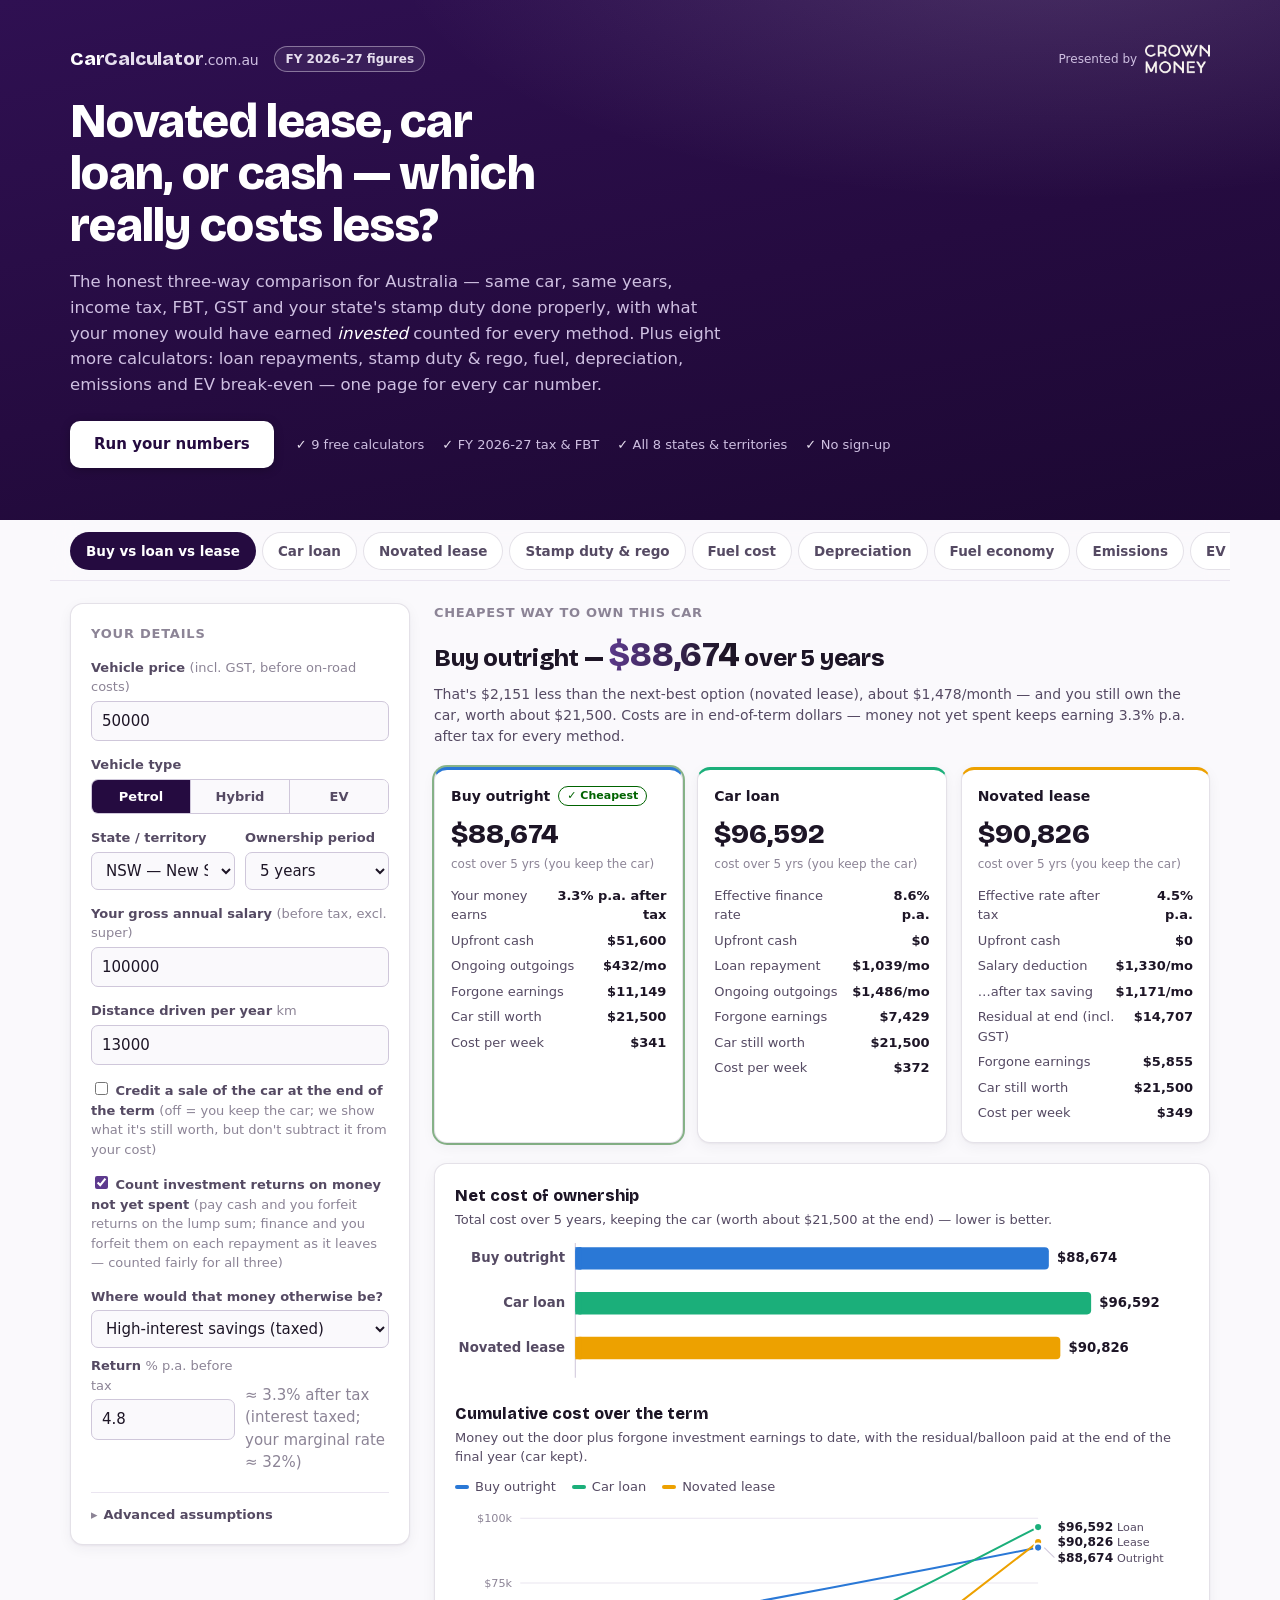
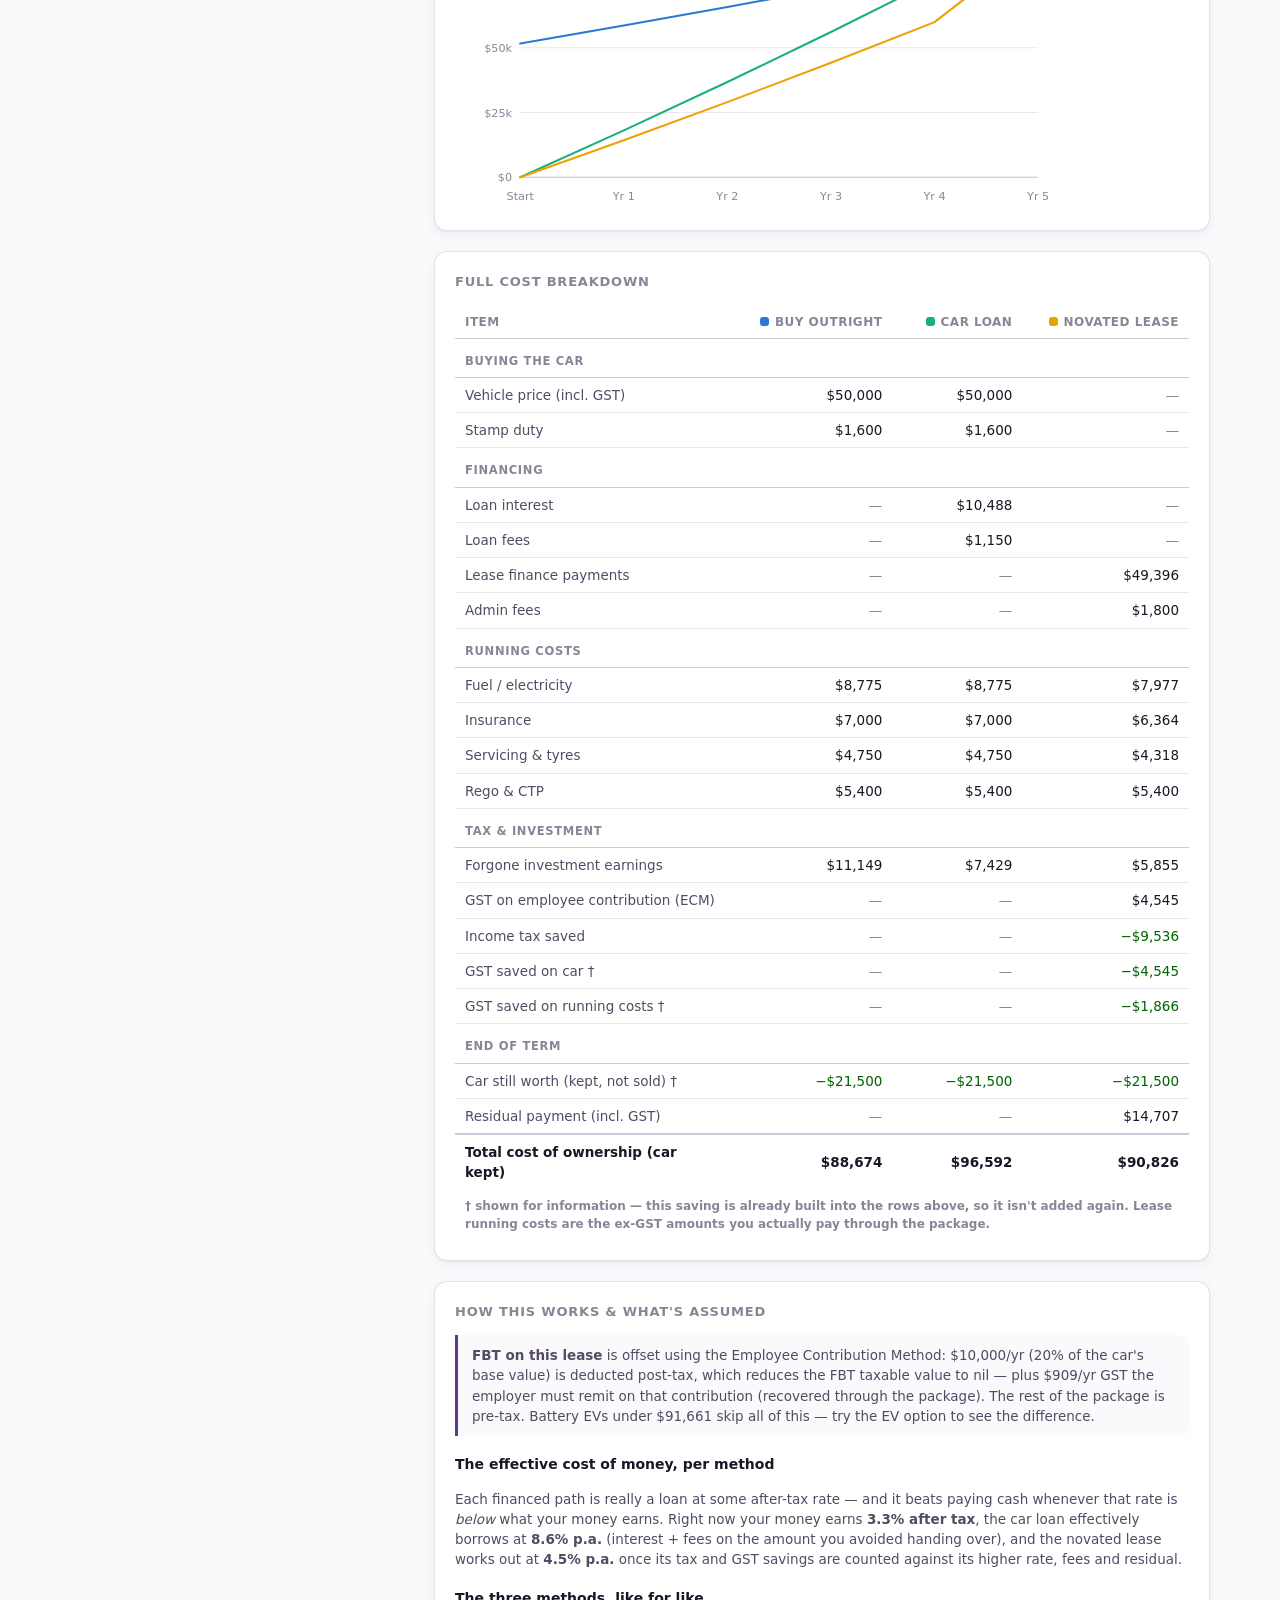
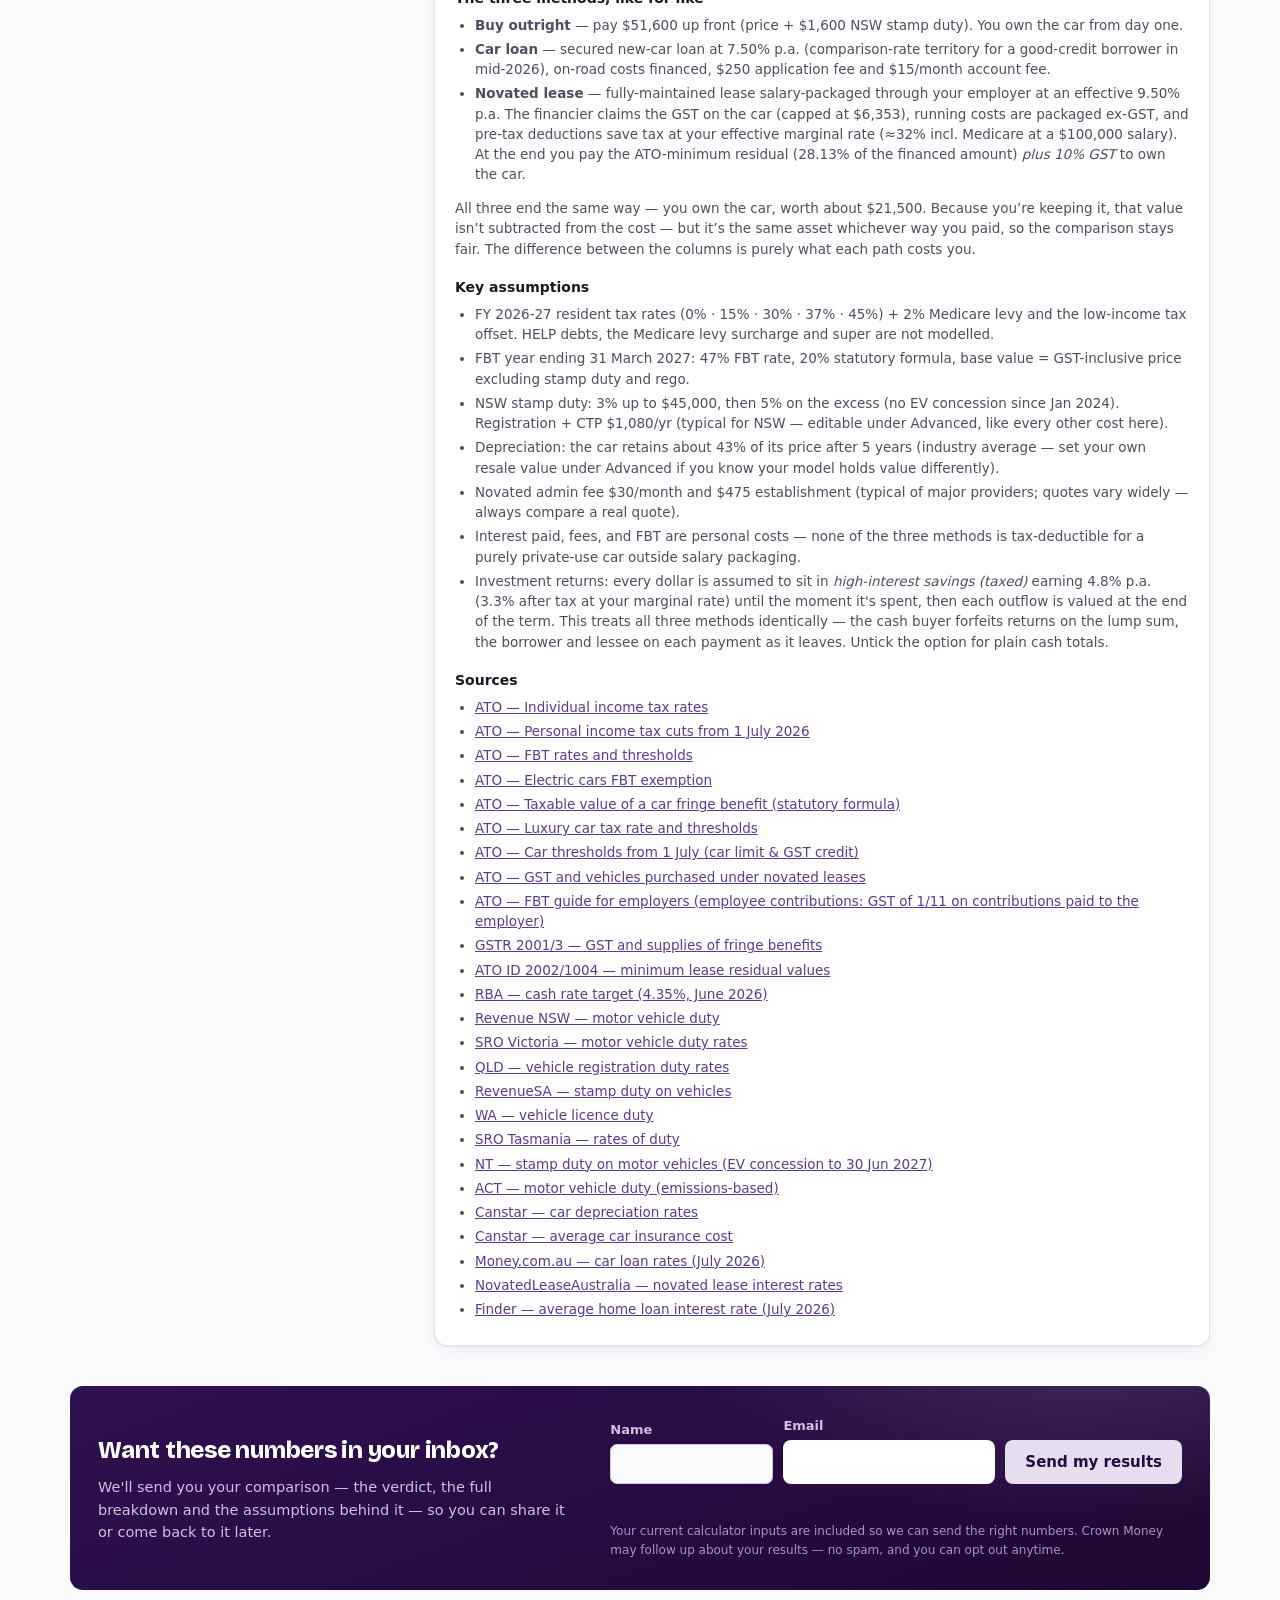
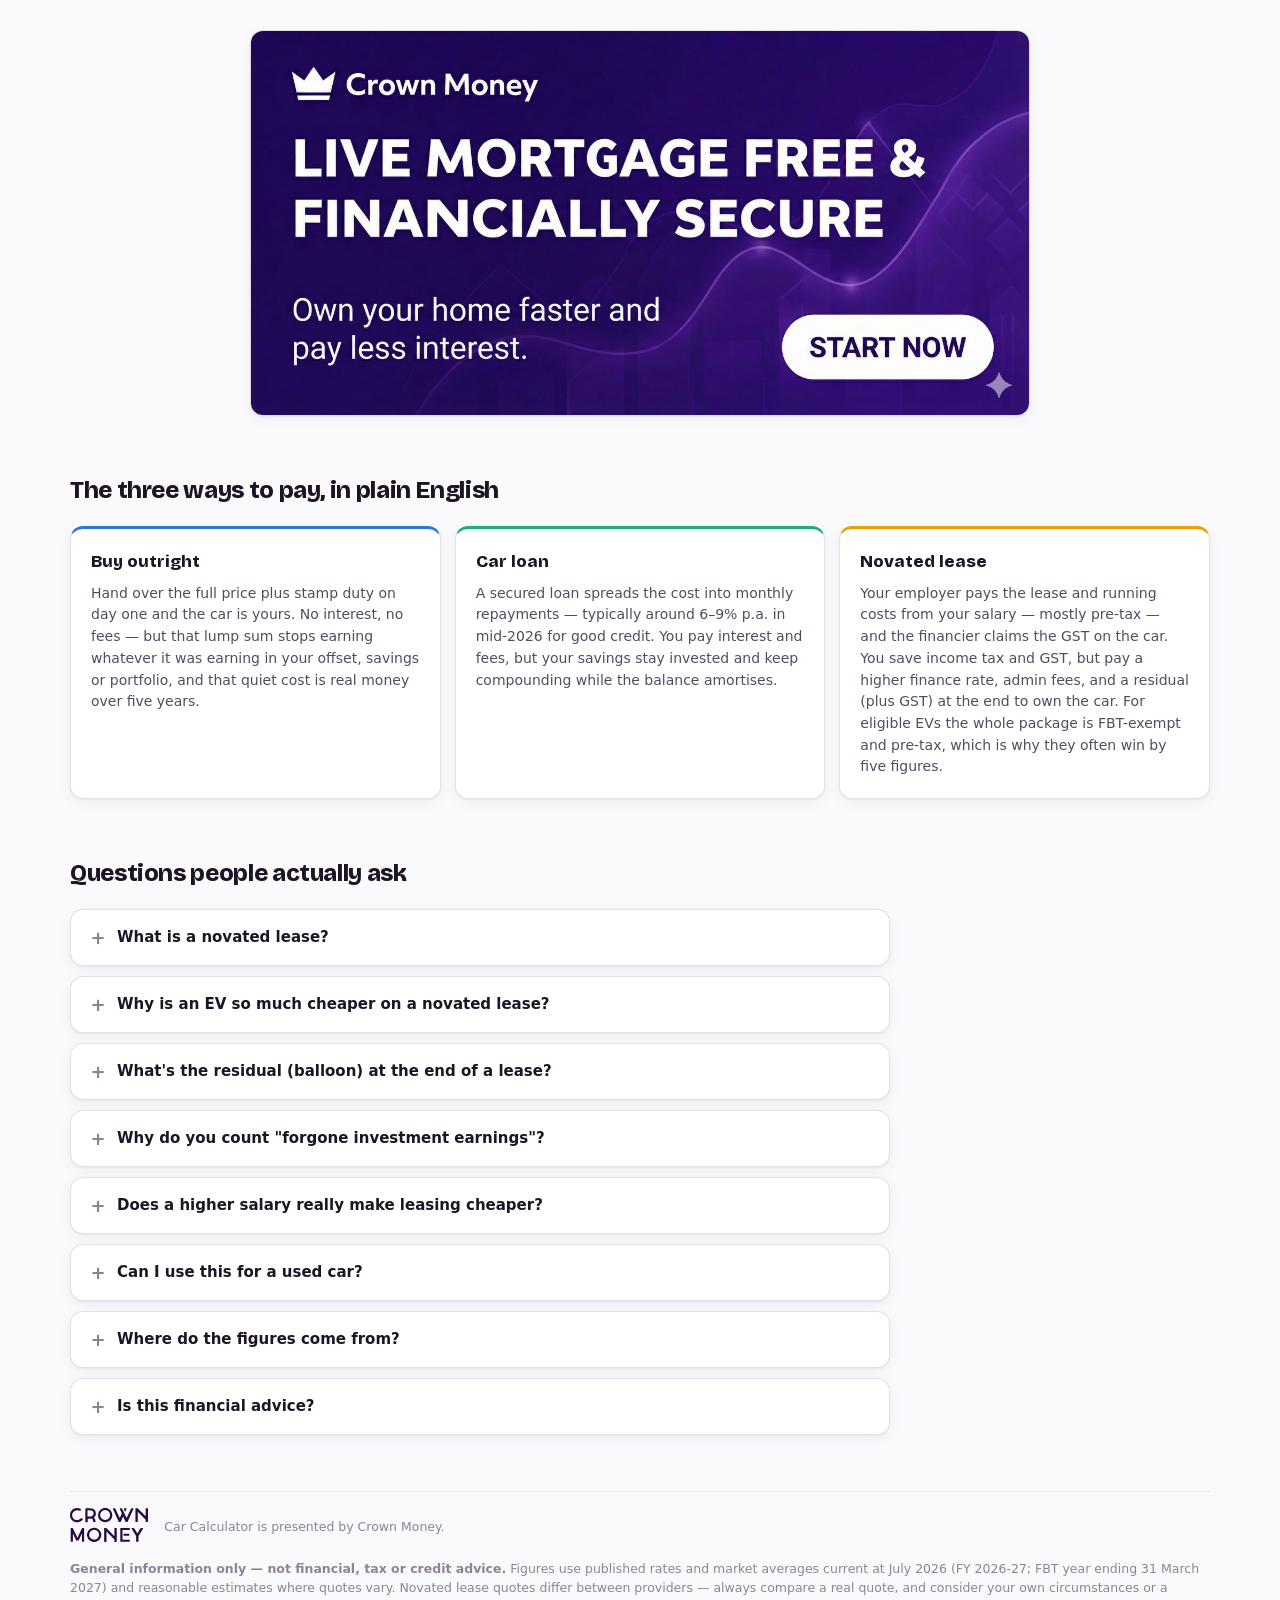
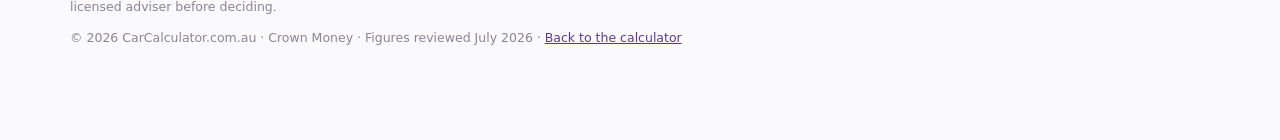
==== commit 7ecdb058: "Add lead capture to Zapier webhook + analytics-ready GA4 config - 'Want these numbers in your inbox?" ====
--- a/index.html
+++ b/index.html
@@ -550,6 +550,35 @@
     </div>
   </section>
 
+  <!-- ============================================================ lead -->
+  <section class="lead" aria-labelledby="leadH">
+    <div class="lead-inner">
+      <div class="lead-copy">
+        <h2 id="leadH">Want these numbers in your inbox?</h2>
+        <p>We'll send you your comparison — the verdict, the full breakdown and the
+          assumptions behind it — so you can share it or come back to it later.</p>
+      </div>
+      <form id="leadForm" novalidate>
+        <div class="lead-fields">
+          <div class="field">
+            <label for="leadName">Name</label>
+            <input type="text" id="leadName" name="name" autocomplete="name" required />
+          </div>
+          <div class="field">
+            <label for="leadEmail">Email</label>
+            <input type="email" id="leadEmail" name="email" autocomplete="email" required />
+          </div>
+          <!-- honeypot: bots fill it, humans never see it -->
+          <input type="text" id="leadCompany" name="company" tabindex="-1" autocomplete="off" aria-hidden="true" />
+          <button type="submit" class="lead-submit" id="leadSubmit">Send my results</button>
+        </div>
+        <p class="lead-status" id="leadStatus" role="status"></p>
+        <p class="lead-privacy">Your current calculator inputs are included so we can send the right
+          numbers. Crown Money may follow up about your results — no spam, and you can opt out anytime.</p>
+      </form>
+    </div>
+  </section>
+
   <!-- ========================================================== banner -->
   <aside class="ad-banner">
     <a href="https://crownmoney.com.au" target="_blank" rel="noopener">
--- a/css/styles.css
+++ b/css/styles.css
@@ -1,5 +1,22 @@
-/* Car Cost Compare — Australia
-   Role-based tokens; light/dark from the validated reference palette. */
+/* Car Calculator — Australia
+   Role-based tokens; light/dark; Crown Money brand. */
+
+/* Display face: Bricolage Grotesque (latin subset, self-hosted) — used for
+   headings and hero numbers; body text stays on the system sans. */
+@font-face {
+  font-family: 'Bricolage Grotesque';
+  font-style: normal;
+  font-weight: 600;
+  font-display: swap;
+  src: url('../assets/fonts/bricolage-600.woff2') format('woff2');
+}
+@font-face {
+  font-family: 'Bricolage Grotesque';
+  font-style: normal;
+  font-weight: 800;
+  font-display: swap;
+  src: url('../assets/fonts/bricolage-800.woff2') format('woff2');
+}
 
 /* Crown Money brand: #250B40 (crown purple) · #E6DEEE (lavender) · white.
    Neutrals are tinted toward the brand purple; chart series stay on the
@@ -26,8 +43,12 @@
   --accent: #5d3a8e;      /* readable brand-purple tint for links/focus */
   --btn-bg: #250b40;      /* selected controls */
   --btn-ink: #ffffff;
-  --radius: 10px;
-  --shadow: 0 1px 2px rgba(37, 11, 64, 0.06);
+  --radius: 13px;
+  --shadow: 0 1px 2px rgba(37, 11, 64, 0.05), 0 4px 14px rgba(37, 11, 64, 0.05);
+  --shadow-lift: 0 2px 4px rgba(37, 11, 64, 0.07), 0 12px 28px rgba(37, 11, 64, 0.11);
+  --glass: rgba(250, 249, 252, 0.82);
+  --focus-ring: rgba(93, 58, 142, 0.25);
+  --font-display: 'Bricolage Grotesque', system-ui, -apple-system, 'Segoe UI', sans-serif;
   --show-dark-logo: inline;
   --show-light-logo: none;
 }
@@ -52,6 +73,9 @@
     --btn-bg: #e6deee;
     --btn-ink: #250b40;
     --shadow: none;
+    --shadow-lift: 0 2px 4px rgba(0, 0, 0, 0.4), 0 12px 28px rgba(0, 0, 0, 0.45);
+    --glass: rgba(18, 11, 28, 0.8);
+    --focus-ring: rgba(203, 179, 236, 0.3);
     --show-dark-logo: none;
     --show-light-logo: inline;
   }
@@ -76,6 +100,9 @@
   --btn-bg: #e6deee;
   --btn-ink: #250b40;
   --shadow: none;
+  --shadow-lift: 0 2px 4px rgba(0, 0, 0, 0.4), 0 12px 28px rgba(0, 0, 0, 0.45);
+  --glass: rgba(18, 11, 28, 0.8);
+  --focus-ring: rgba(203, 179, 236, 0.3);
   --show-dark-logo: none;
   --show-light-logo: inline;
 }
@@ -96,7 +123,10 @@
   --accent: #5d3a8e;
   --btn-bg: #250b40;
   --btn-ink: #ffffff;
-  --shadow: 0 1px 2px rgba(37, 11, 64, 0.06);
+  --shadow: 0 1px 2px rgba(37, 11, 64, 0.05), 0 4px 14px rgba(37, 11, 64, 0.05);
+  --shadow-lift: 0 2px 4px rgba(37, 11, 64, 0.07), 0 12px 28px rgba(37, 11, 64, 0.11);
+  --glass: rgba(250, 249, 252, 0.82);
+  --focus-ring: rgba(93, 58, 142, 0.25);
   --show-dark-logo: inline;
   --show-light-logo: none;
 }
@@ -139,9 +169,10 @@
 .brand-row { display: flex; flex-wrap: wrap; align-items: center; gap: 12px 16px; }
 
 .brand {
+  font-family: var(--font-display);
   font-size: 19px;
   font-weight: 800;
-  letter-spacing: -0.02em;
+  letter-spacing: -0.01em;
 }
 .brand em { font-style: normal; color: var(--hero-accent); }
 .brand .tld { font-weight: 500; color: var(--hero-ink-2); font-size: 14px; }
@@ -177,10 +208,11 @@
 }
 
 .hero h1 {
-  font-size: clamp(30px, 5vw, 46px);
-  line-height: 1.12;
+  font-family: var(--font-display);
+  font-size: clamp(30px, 5vw, 48px);
+  line-height: 1.08;
   font-weight: 800;
-  letter-spacing: -0.02em;
+  letter-spacing: -0.015em;
   margin: 4px 0 0;
   max-width: 21ch;
   text-wrap: balance;
@@ -203,10 +235,16 @@
   color: #250b40;
   font-weight: 700;
   text-decoration: none;
-  padding: 11px 22px;
-  border-radius: 8px;
-}
-.cta:hover { background: var(--hero-accent); }
+  padding: 12px 24px;
+  border-radius: 10px;
+  box-shadow: 0 2px 10px rgba(0, 0, 0, 0.25);
+  transition: transform 0.18s ease, box-shadow 0.18s ease, background-color 0.18s;
+}
+.cta:hover {
+  background: var(--hero-accent);
+  transform: translateY(-2px);
+  box-shadow: 0 8px 22px rgba(0, 0, 0, 0.32);
+}
 .cta:focus-visible { outline: 2px solid var(--hero-accent); outline-offset: 2px; }
 
 .hero-chips {
@@ -224,14 +262,22 @@
 /* ---------------------------------------------------------- tab bar --- */
 
 .tabs {
+  position: sticky;
+  top: 0;
+  z-index: 30;
   display: flex;
   gap: 6px;
-  margin: 22px 0 0;
-  padding-bottom: 6px;
+  margin: 0 -20px;
+  padding: 12px 20px 10px;
   overflow-x: auto;
-  scrollbar-width: thin;
+  scrollbar-width: none;
   -webkit-overflow-scrolling: touch;
-}
+  background: var(--glass);
+  -webkit-backdrop-filter: blur(12px);
+  backdrop-filter: blur(12px);
+  border-bottom: 1px solid var(--grid);
+}
+.tabs::-webkit-scrollbar { display: none; }
 .tabs button {
   flex: none;
   font: inherit;
@@ -244,8 +290,9 @@
   padding: 8px 15px;
   cursor: pointer;
   white-space: nowrap;
-}
-.tabs button:hover { color: var(--text-primary); }
+  transition: color 0.15s, background-color 0.15s, border-color 0.15s, transform 0.15s;
+}
+.tabs button:hover { color: var(--text-primary); transform: translateY(-1px); }
 .tabs button[aria-selected="true"] {
   background: var(--btn-bg);
   color: var(--btn-ink);
@@ -273,9 +320,9 @@
   margin-bottom: 14px;
 }
 .stat .stat-label { font-size: 12.5px; color: var(--text-muted); margin: 0 0 2px; }
-.stat .stat-value { font-size: 22px; font-weight: 700; margin: 0; }
+.stat .stat-value { font-family: var(--font-display); font-size: 22px; font-weight: 800; margin: 0; }
 .stat .stat-value small { font-size: 13px; font-weight: 600; color: var(--text-secondary); }
-.stat.hero-stat .stat-value { font-size: 32px; }
+.stat.hero-stat .stat-value { font-size: 34px; }
 
 table.mini {
   width: 100%;
@@ -293,6 +340,86 @@
 
 .result-note { font-size: 13px; color: var(--text-secondary); margin: 12px 0 0; max-width: 66ch; }
 .result-note a { color: var(--accent); }
+
+/* -------------------------------------------------------------- lead --- */
+
+.lead {
+  margin-top: 40px;
+  background:
+    radial-gradient(700px 300px at 90% -20%, rgba(230, 222, 238, 0.14), transparent 60%),
+    linear-gradient(160deg, #2f1052 0%, #250b40 60%, #1c0832 100%);
+  border-radius: var(--radius);
+  color: #fff;
+  padding: 30px 28px;
+}
+
+.lead-inner {
+  display: grid;
+  grid-template-columns: minmax(0, 5fr) minmax(0, 6fr);
+  gap: 20px 36px;
+  align-items: center;
+}
+@media (max-width: 820px) { .lead-inner { grid-template-columns: 1fr; } }
+
+.lead h2 {
+  font-family: var(--font-display);
+  font-size: 24px;
+  font-weight: 800;
+  letter-spacing: -0.01em;
+  margin: 0 0 8px;
+  text-wrap: balance;
+}
+.lead p { margin: 0; color: #cfc0e2; font-size: 14.5px; line-height: 1.55; }
+
+.lead-fields {
+  display: grid;
+  grid-template-columns: 1fr 1.3fr auto;
+  gap: 10px;
+  align-items: end;
+}
+@media (max-width: 560px) { .lead-fields { grid-template-columns: 1fr; } }
+
+.lead .field { margin: 0; }
+.lead .field label { color: #cfc0e2; }
+.lead .field input {
+  width: 100%;
+  padding: 10px 12px;
+  font: inherit;
+  color: #1d1526;
+  background: #fff;
+  border: 1px solid transparent;
+  border-radius: 8px;
+}
+.lead .field input:focus-visible {
+  outline: none;
+  box-shadow: 0 0 0 3px rgba(230, 222, 238, 0.45);
+}
+
+#leadCompany { position: absolute; left: -9999px; width: 1px; height: 1px; opacity: 0; }
+
+.lead-submit {
+  font: inherit;
+  font-weight: 700;
+  background: var(--lavender);
+  color: #250b40;
+  border: none;
+  border-radius: 8px;
+  padding: 11px 20px;
+  cursor: pointer;
+  white-space: nowrap;
+  transition: transform 0.18s ease, box-shadow 0.18s ease, background-color 0.18s;
+}
+.lead-submit:hover { background: #fff; transform: translateY(-1px); }
+.lead-submit:disabled { opacity: 0.6; cursor: default; transform: none; }
+.lead-submit:focus-visible { outline: 2px solid #fff; outline-offset: 2px; }
+
+.lead-status { min-height: 20px; font-size: 13.5px; margin: 10px 0 0 !important; color: #fff !important; }
+.lead-status.error { color: #ffb3ad !important; }
+.lead-privacy { font-size: 12px !important; color: #a894c4 !important; margin-top: 8px !important; }
+
+@media (prefers-reduced-motion: reduce) {
+  .lead-submit, .lead-submit:hover { transition: none; transform: none; }
+}
 
 /* ------------------------------------------------------------ banner --- */
 
@@ -304,7 +431,10 @@
   display: block;
   border-radius: var(--radius);
   border: 1px solid var(--border);
-}
+  box-shadow: var(--shadow);
+  transition: transform 0.2s ease, box-shadow 0.2s ease;
+}
+.ad-banner a:hover img { transform: translateY(-3px) scale(1.005); box-shadow: var(--shadow-lift); }
 
 .wrap > .layout { margin-top: 28px; }
 
@@ -376,10 +506,11 @@
   border-radius: 7px;
 }
 
+.field input, .field select { transition: border-color 0.15s, box-shadow 0.15s; }
 .field input:focus-visible, .field select:focus-visible {
-  outline: 2px solid var(--accent);
-  outline-offset: 1px;
-  border-color: transparent;
+  outline: none;
+  border-color: var(--accent);
+  box-shadow: 0 0 0 3px var(--focus-ring);
 }
 
 .field-row { display: grid; grid-template-columns: 1fr 1fr; gap: 10px; }
@@ -433,9 +564,21 @@
 
 .verdict .lead-in { font-size: 13px; font-weight: 600; color: var(--text-muted); text-transform: uppercase; letter-spacing: 0.05em; margin: 0 0 6px; }
 
-.verdict .headline { font-size: 22px; font-weight: 700; margin: 0 0 4px; letter-spacing: -0.01em; }
-
-.verdict .headline .amount { font-size: 30px; }
+.verdict .headline {
+  font-family: var(--font-display);
+  font-size: 24px;
+  font-weight: 800;
+  margin: 0 0 4px;
+  letter-spacing: -0.01em;
+}
+
+.verdict .headline .amount {
+  font-size: 34px;
+  background: linear-gradient(100deg, var(--accent), var(--text-primary) 85%);
+  -webkit-background-clip: text;
+  background-clip: text;
+  color: transparent;
+}
 
 .verdict .sub { color: var(--text-secondary); margin: 0; font-size: 14px; }
 
@@ -460,7 +603,11 @@
   padding: 16px;
   border-top: 3px solid var(--series, var(--baseline));
   position: relative;
-}
+  transition: transform 0.2s ease, box-shadow 0.2s ease;
+}
+.card:hover { transform: translateY(-3px); box-shadow: var(--shadow-lift); }
+.card.best { box-shadow: 0 0 0 2px color-mix(in srgb, var(--good-text) 45%, transparent), var(--shadow); }
+.card.best:hover { box-shadow: 0 0 0 2px color-mix(in srgb, var(--good-text) 45%, transparent), var(--shadow-lift); }
 
 .card[data-method="outright"] { --series: var(--series-outright); }
 .card[data-method="loan"] { --series: var(--series-loan); }
@@ -476,7 +623,7 @@
   padding: 1px 8px;
 }
 
-.card .net { font-size: 26px; font-weight: 700; margin: 6px 0 0; }
+.card .net { font-family: var(--font-display); font-size: 28px; font-weight: 800; margin: 6px 0 0; }
 .card .net-label { font-size: 12px; color: var(--text-muted); margin: 0 0 10px; }
 
 .card dl { margin: 0; font-size: 13px; }
@@ -488,7 +635,7 @@
 
 figure.chart { margin: 0 0 20px; }
 
-figure.chart figcaption { font-size: 14px; font-weight: 700; margin-bottom: 2px; }
+figure.chart figcaption { font-family: var(--font-display); font-size: 16px; font-weight: 700; margin-bottom: 2px; }
 figure.chart .figsub { font-size: 13px; color: var(--text-secondary); margin-bottom: 10px; }
 
 .chart svg { display: block; width: 100%; height: auto; }
@@ -588,7 +735,8 @@
 /* ------------------------------------------------- explainer & FAQ --- */
 
 .section-h {
-  font-size: 22px;
+  font-family: var(--font-display);
+  font-size: 24px;
   font-weight: 800;
   letter-spacing: -0.015em;
   margin: 0 0 18px;
@@ -610,12 +758,14 @@
   border-top: 3px solid var(--series, var(--baseline));
   border-radius: var(--radius);
   box-shadow: var(--shadow);
-  padding: 18px;
-}
+  padding: 20px;
+  transition: transform 0.2s ease, box-shadow 0.2s ease;
+}
+.explain-card:hover { transform: translateY(-3px); box-shadow: var(--shadow-lift); }
 .explain-card[data-method="outright"] { --series: var(--series-outright); }
 .explain-card[data-method="loan"] { --series: var(--series-loan); }
 .explain-card[data-method="lease"] { --series: var(--series-lease); }
-.explain-card h3 { margin: 0 0 8px; font-size: 16px; }
+.explain-card h3 { font-family: var(--font-display); margin: 0 0 8px; font-size: 17px; font-weight: 700; }
 .explain-card p { margin: 0; color: var(--text-secondary); font-size: 14px; line-height: 1.55; }
 
 .faq { margin-top: 56px; max-width: 820px; }
@@ -627,7 +777,9 @@
   box-shadow: var(--shadow);
   margin-bottom: 10px;
   padding: 0 18px;
-}
+  transition: border-color 0.15s;
+}
+.faq details:hover { border-color: var(--accent); }
 .faq summary {
   cursor: pointer;
   font-weight: 700;
@@ -674,9 +826,28 @@
 .crown-logo-light { display: var(--show-light-logo); }
 
 html { scroll-behavior: smooth; }
+
+/* Entrance motion — hero rises on load; sections fade up as they enter view.
+   The .reveal class is added by JS, so no-JS users see everything instantly. */
+@keyframes rise-in {
+  from { opacity: 0; transform: translateY(14px); }
+  to { opacity: 1; transform: none; }
+}
+.hero .brand-row { animation: rise-in 0.45s ease-out both; }
+.hero h1 { animation: rise-in 0.5s ease-out 0.08s both; }
+.hero .hero-sub { animation: rise-in 0.5s ease-out 0.16s both; }
+.hero .hero-cta-row { animation: rise-in 0.5s ease-out 0.24s both; }
+
+.reveal { opacity: 0; transform: translateY(16px); transition: opacity 0.55s ease, transform 0.55s ease; }
+.reveal.in { opacity: 1; transform: none; }
+
 @media (prefers-reduced-motion: reduce) {
   html { scroll-behavior: auto; }
   .faq summary::before, details.advanced summary::before { transition: none; }
+  .hero .brand-row, .hero h1, .hero .hero-sub, .hero .hero-cta-row { animation: none; }
+  .reveal { opacity: 1; transform: none; transition: none; }
+  .card, .explain-card, .cta, .tabs button, .ad-banner img { transition: none; }
+  .card:hover, .explain-card:hover, .cta:hover, .tabs button:hover { transform: none; }
 }
 
 /* Last so it wins the cascade against the base field rules above:
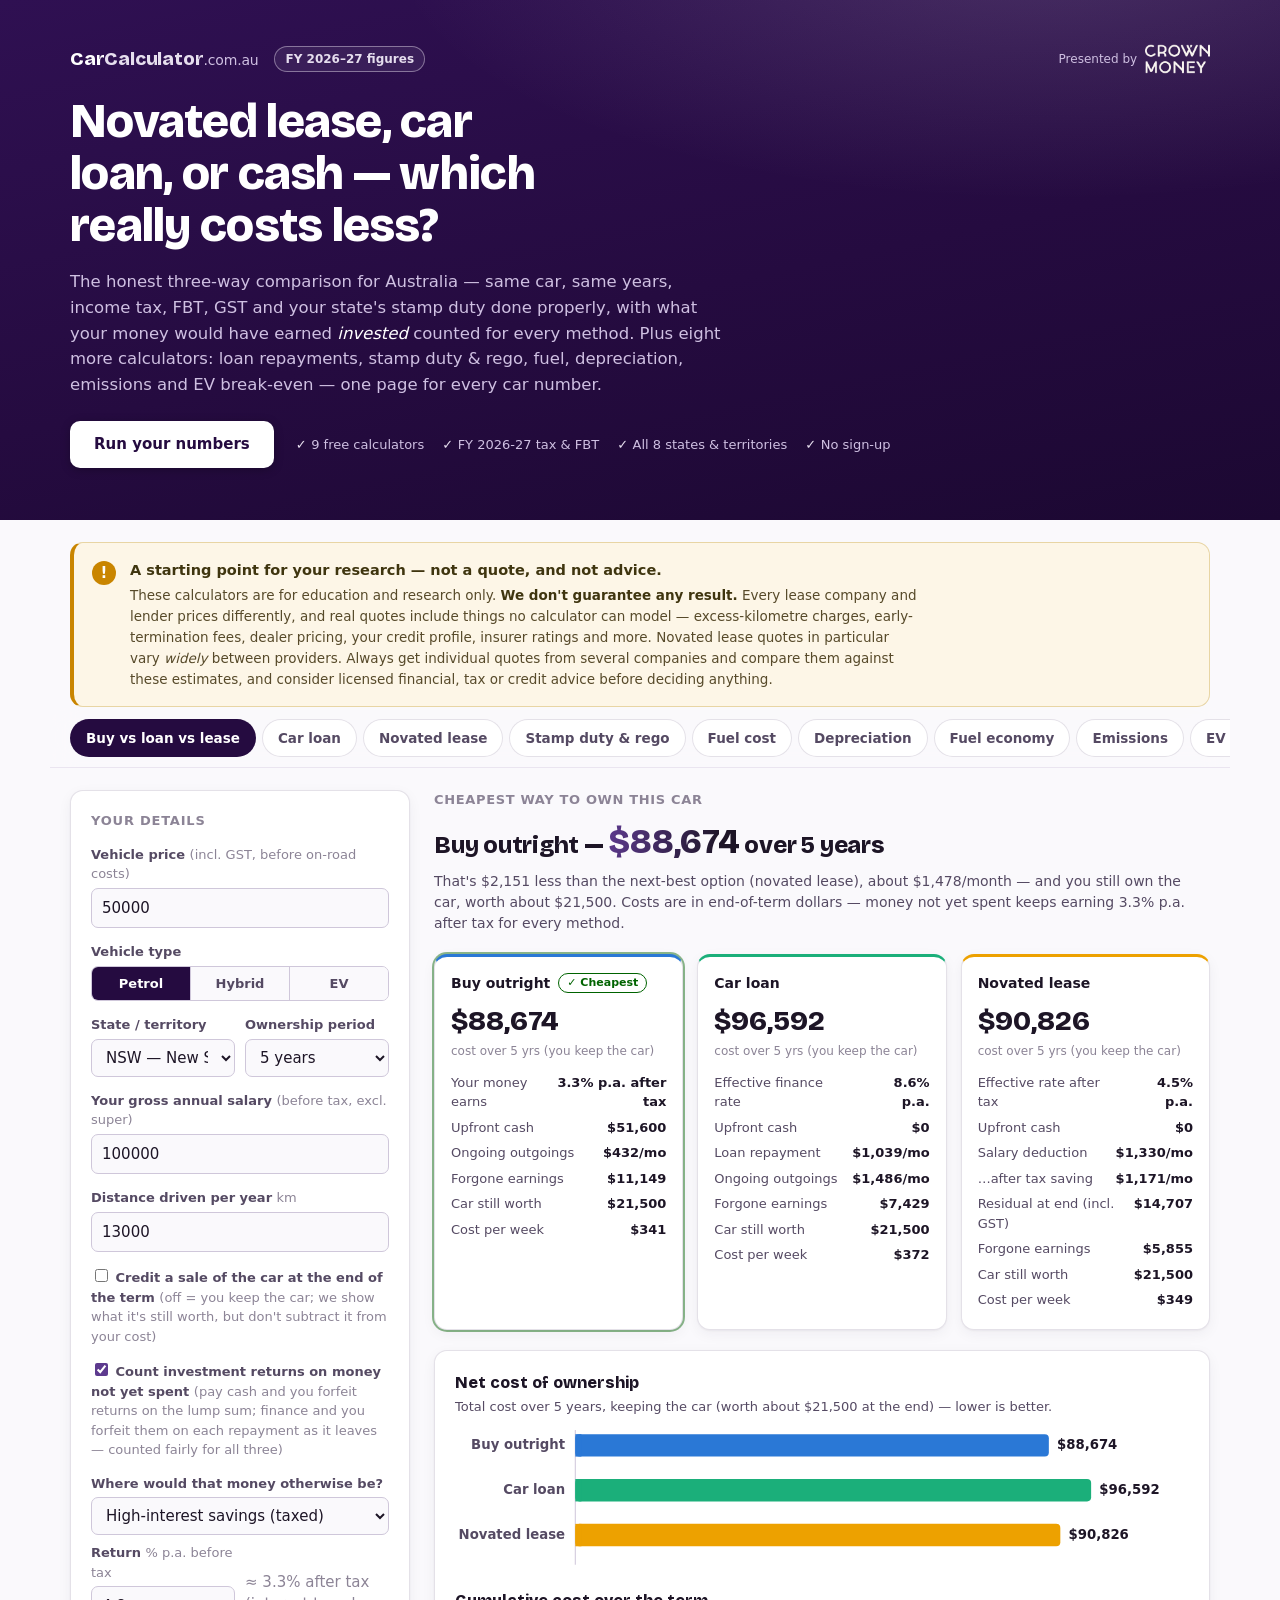
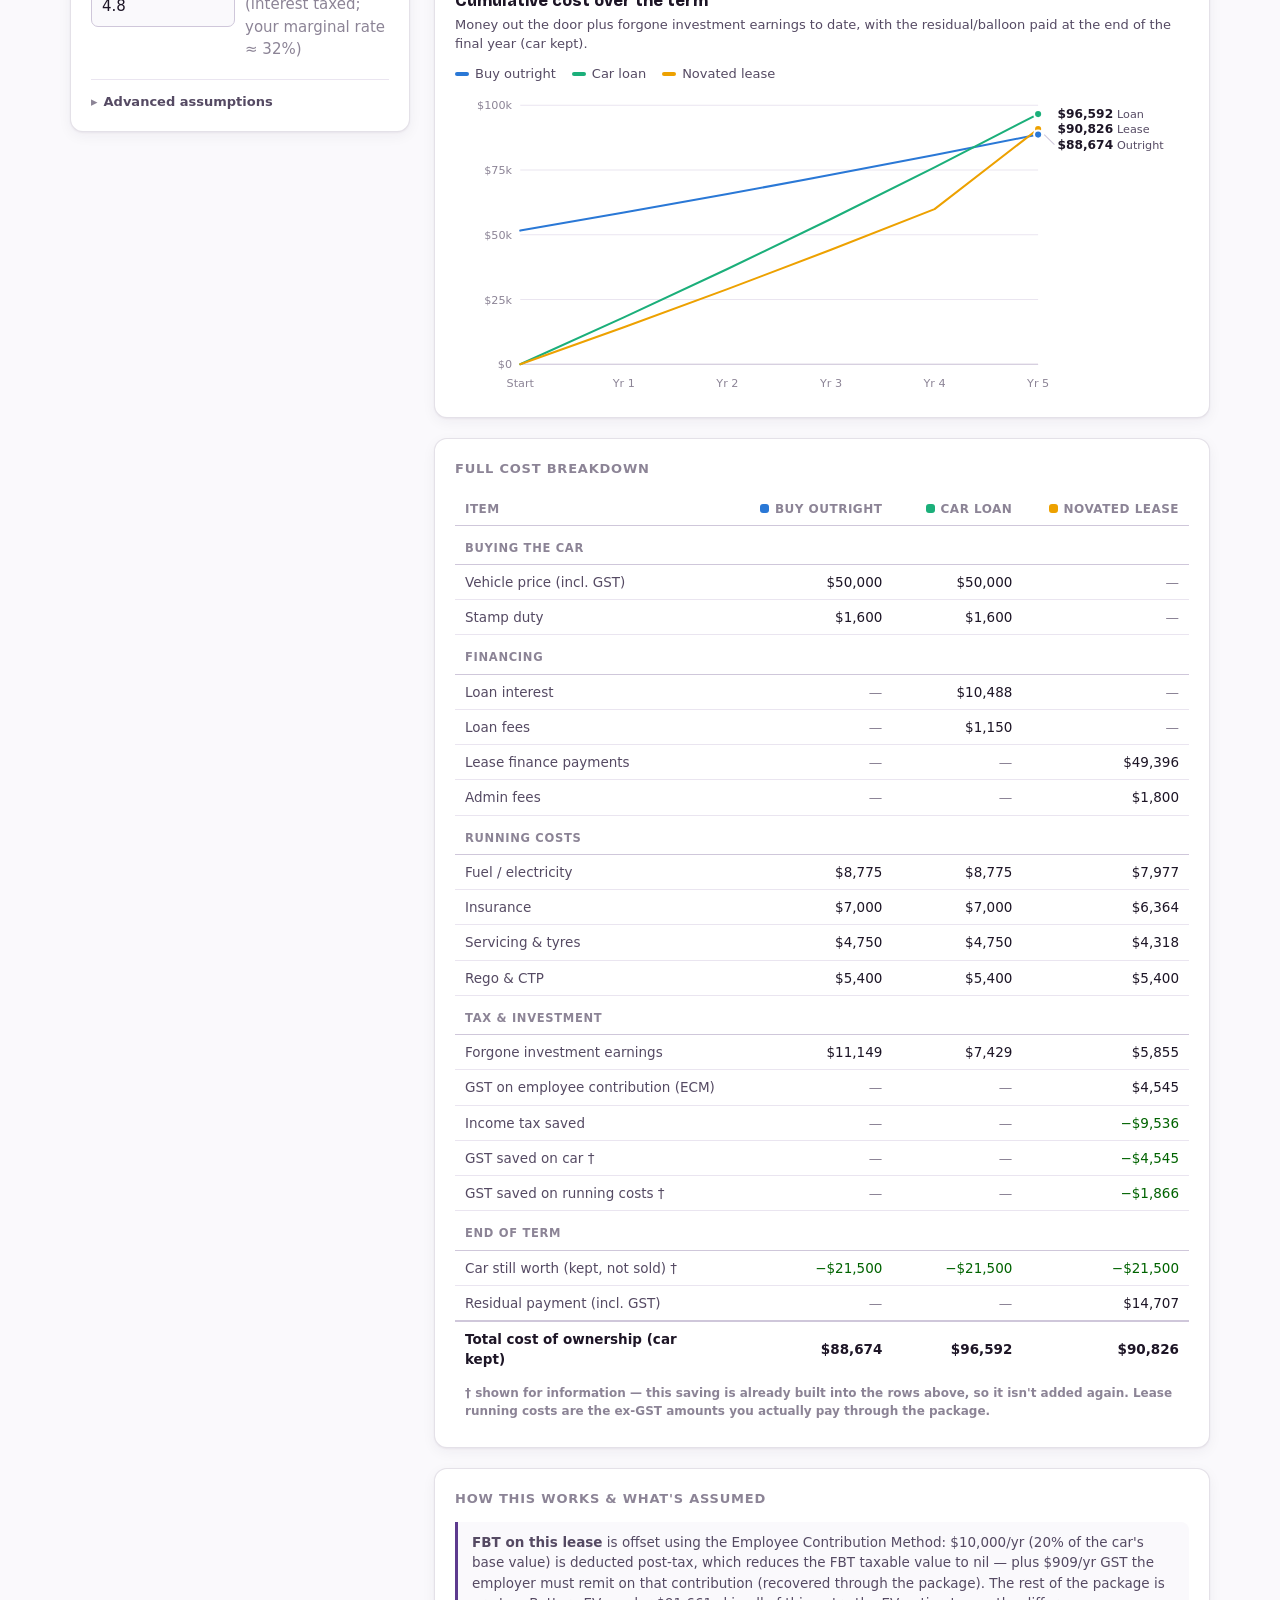
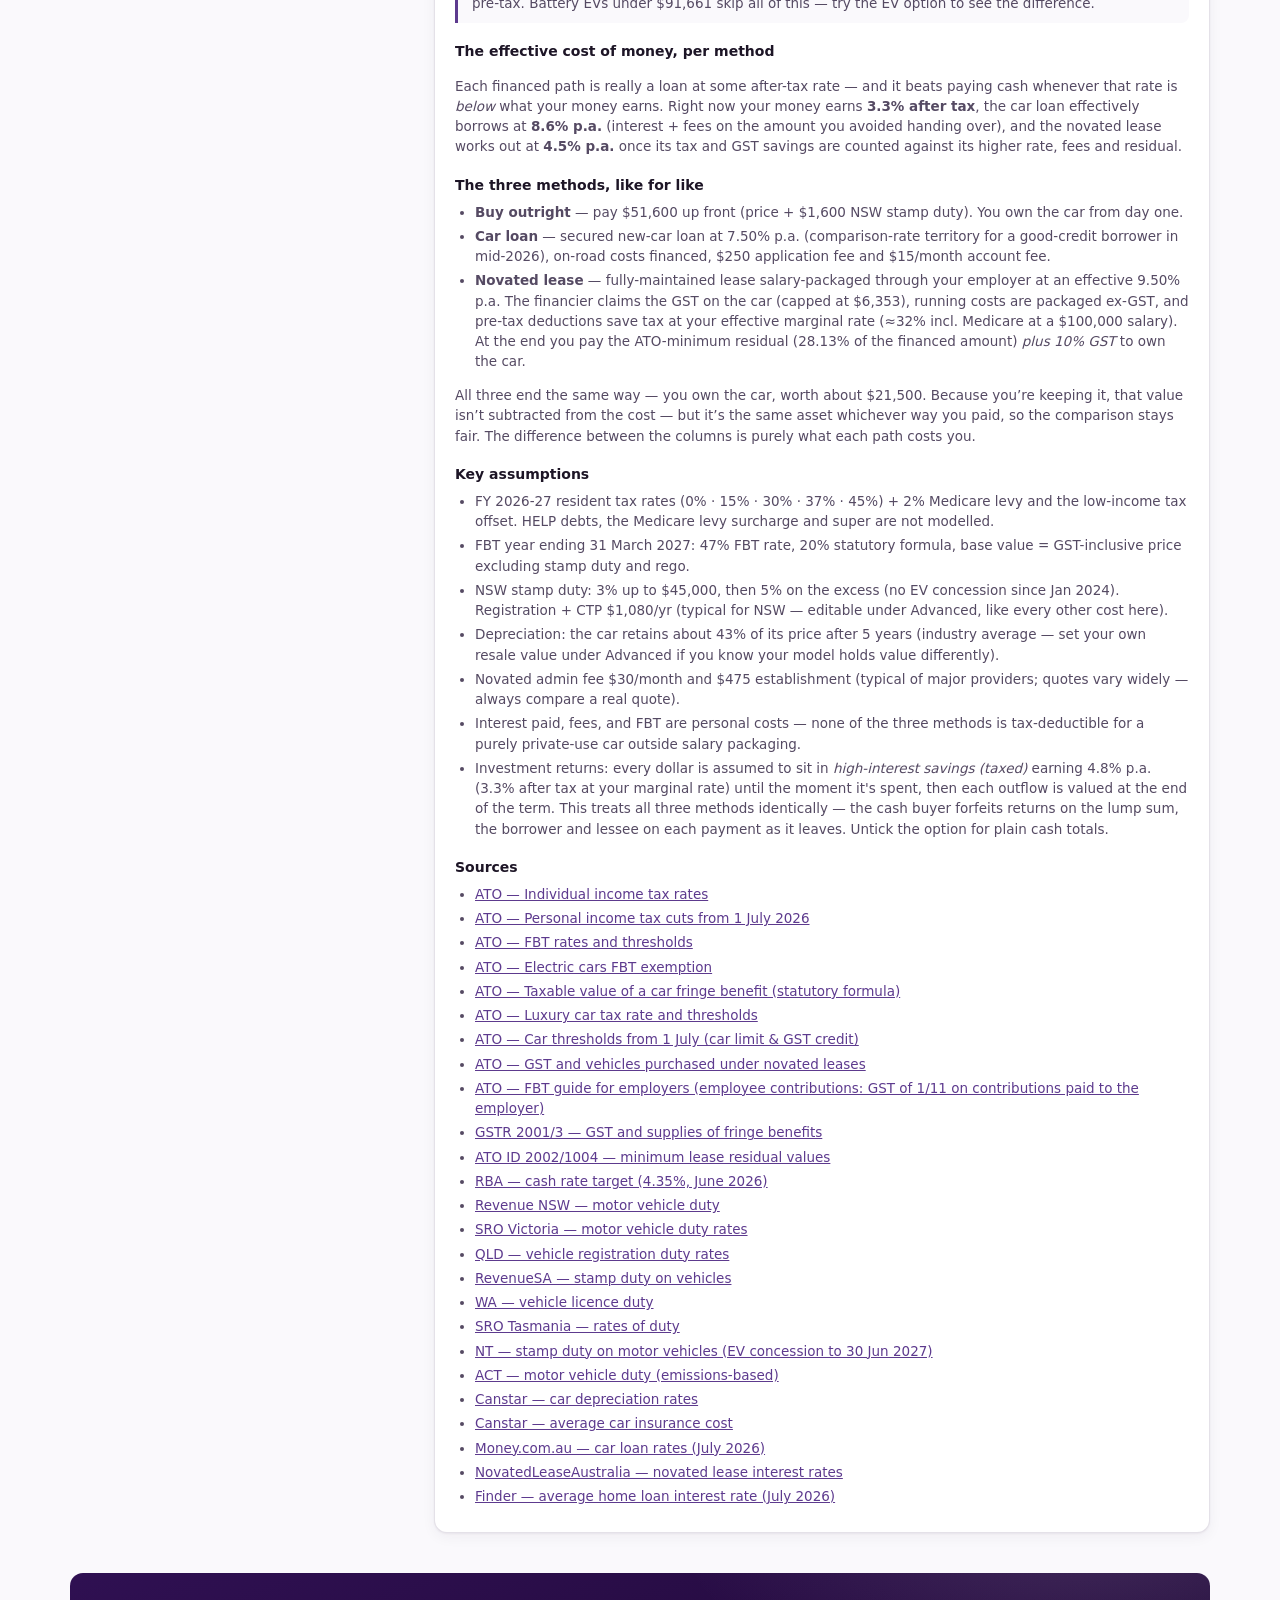
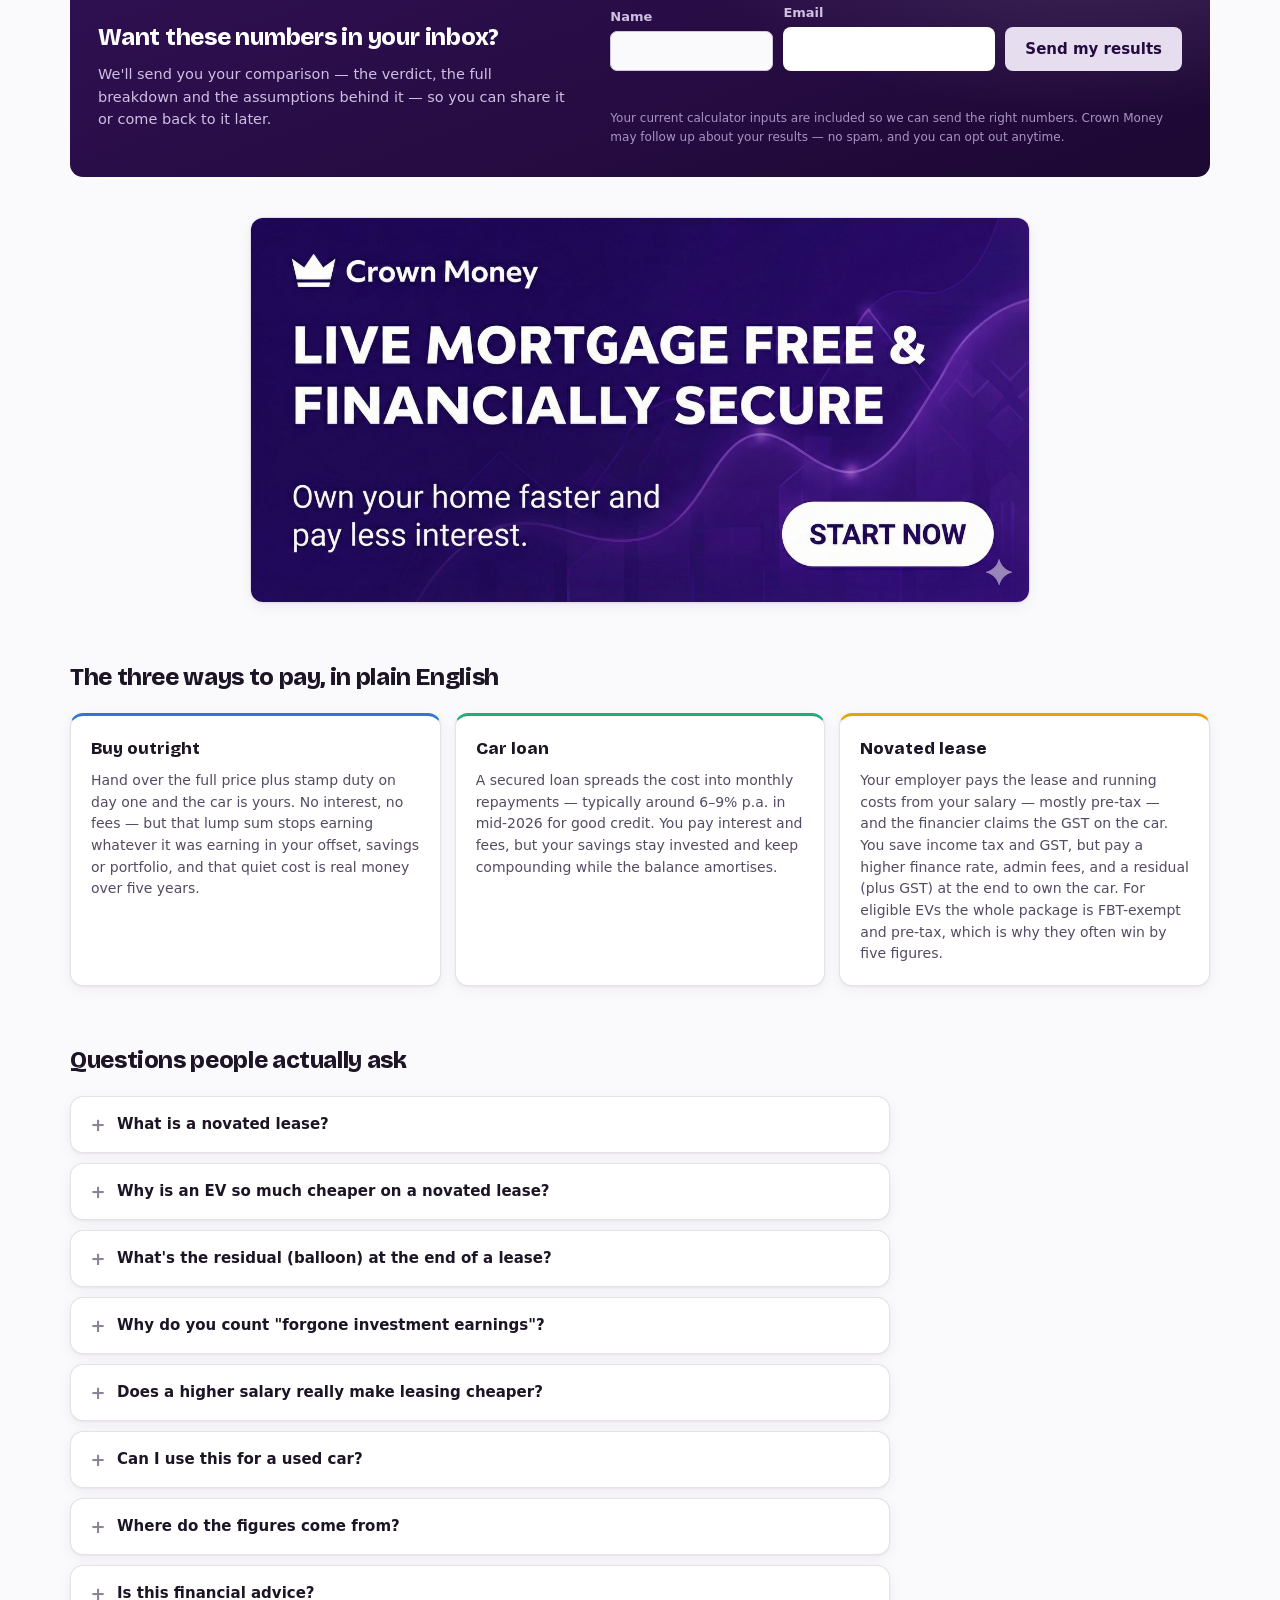
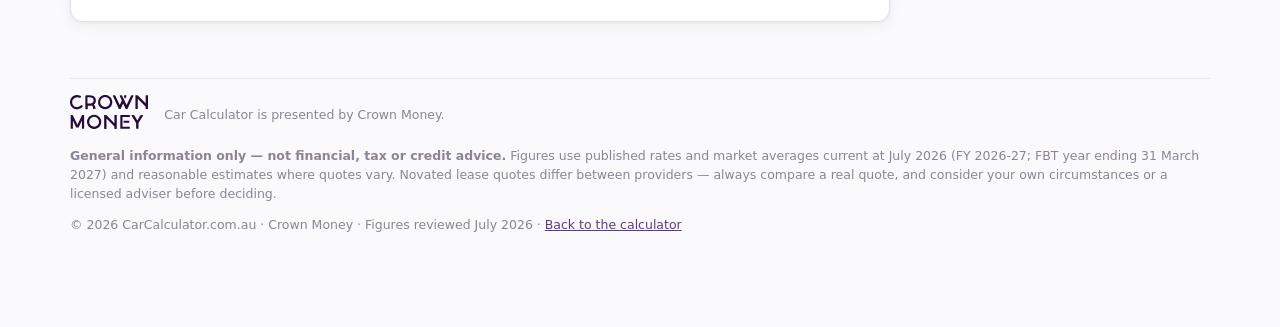
==== commit 7489fae9: "Add prominent no-guarantee disclaimer above the calculators Amber notice visible on every tab: resea" ====
--- a/index.html
+++ b/index.html
@@ -84,8 +84,8 @@
       <span class="presented">Presented by
         <img src="assets/crown-light.png" alt="Crown Money" width="400" height="185" /></span>
     </div>
-    <h1>Novated lease, car loan, or&nbsp;cash — which really costs&nbsp;less?</h1>
-    <p class="hero-sub">
+    <h1 id="heroTitle">Novated lease, car loan, or&nbsp;cash — which really costs&nbsp;less?</h1>
+    <p class="hero-sub" id="heroSub">
       The honest three-way comparison for Australia — same car, same years, income tax, FBT,
       GST and your state's stamp duty done properly, with what your money would have earned
       <em>invested</em> counted for every method. Plus eight more calculators: loan repayments,
@@ -105,6 +105,21 @@
 </header>
 
 <div class="wrap">
+  <!-- ===================================================== disclaimer -->
+  <aside class="notice" role="note" aria-label="Important disclaimer">
+    <div class="notice-icon" aria-hidden="true">!</div>
+    <div>
+      <p class="notice-title">A starting point for your research — not a quote, and not advice.</p>
+      <p>These calculators are for education and research only. <strong>We don't guarantee any
+        result.</strong> Every lease company and lender prices differently, and real quotes include
+        things no calculator can model — excess-kilometre charges, early-termination fees, dealer
+        pricing, your credit profile, insurer ratings and more. Novated lease quotes in particular
+        vary <em>widely</em> between providers. Always get individual quotes from several companies
+        and compare them against these estimates, and consider licensed financial, tax or credit
+        advice before deciding anything.</p>
+    </div>
+  </aside>
+
   <!-- ========================================================== tabs -->
   <nav class="tabs" id="calculator" role="tablist" aria-label="Car calculators">
     <button role="tab" aria-selected="true" data-tab="compare">Buy vs loan vs lease</button>
--- a/css/styles.css
+++ b/css/styles.css
@@ -259,6 +259,53 @@
 }
 .hero-chips li::before { content: "✓ "; color: var(--hero-accent); font-weight: 700; }
 
+/* -------------------------------------------------------- disclaimer --- */
+
+.notice {
+  display: flex;
+  gap: 14px;
+  align-items: flex-start;
+  margin: 22px 0 0;
+  padding: 16px 18px;
+  background: #fdf6e7;
+  border: 1px solid #e8d5a4;
+  border-left: 4px solid #c98500;
+  border-radius: var(--radius);
+  font-size: 13.5px;
+  line-height: 1.55;
+  color: #574a2a;
+}
+.notice p { margin: 0; max-width: 92ch; }
+.notice .notice-title {
+  font-weight: 700;
+  font-size: 14.5px;
+  color: #3f350f;
+  margin-bottom: 4px;
+}
+.notice strong { color: #3f350f; }
+.notice-icon {
+  flex: none;
+  width: 24px;
+  height: 24px;
+  border-radius: 50%;
+  background: #c98500;
+  color: #fff;
+  font-weight: 800;
+  font-size: 15px;
+  line-height: 24px;
+  text-align: center;
+  margin-top: 2px;
+}
+
+@media (prefers-color-scheme: dark) {
+  .notice { background: #2b2113; border-color: #57431a; border-left-color: #c98500; color: #dcc79b; }
+  .notice .notice-title, .notice strong { color: #f0dfb8; }
+}
+:root[data-theme="dark"] .notice { background: #2b2113; border-color: #57431a; border-left-color: #c98500; color: #dcc79b; }
+:root[data-theme="dark"] .notice .notice-title, :root[data-theme="dark"] .notice strong { color: #f0dfb8; }
+:root[data-theme="light"] .notice { background: #fdf6e7; border-color: #e8d5a4; border-left-color: #c98500; color: #574a2a; }
+:root[data-theme="light"] .notice .notice-title, :root[data-theme="light"] .notice strong { color: #3f350f; }
+
 /* ---------------------------------------------------------- tab bar --- */
 
 .tabs {
@@ -841,6 +888,9 @@
 .reveal { opacity: 0; transform: translateY(16px); transition: opacity 0.55s ease, transform 0.55s ease; }
 .reveal.in { opacity: 1; transform: none; }
 
+/* Hero copy cross-fades when the selected calculator changes */
+.hero-swap { animation: rise-in 0.4s ease-out both; }
+
 @media (prefers-reduced-motion: reduce) {
   html { scroll-behavior: auto; }
   .faq summary::before, details.advanced summary::before { transition: none; }
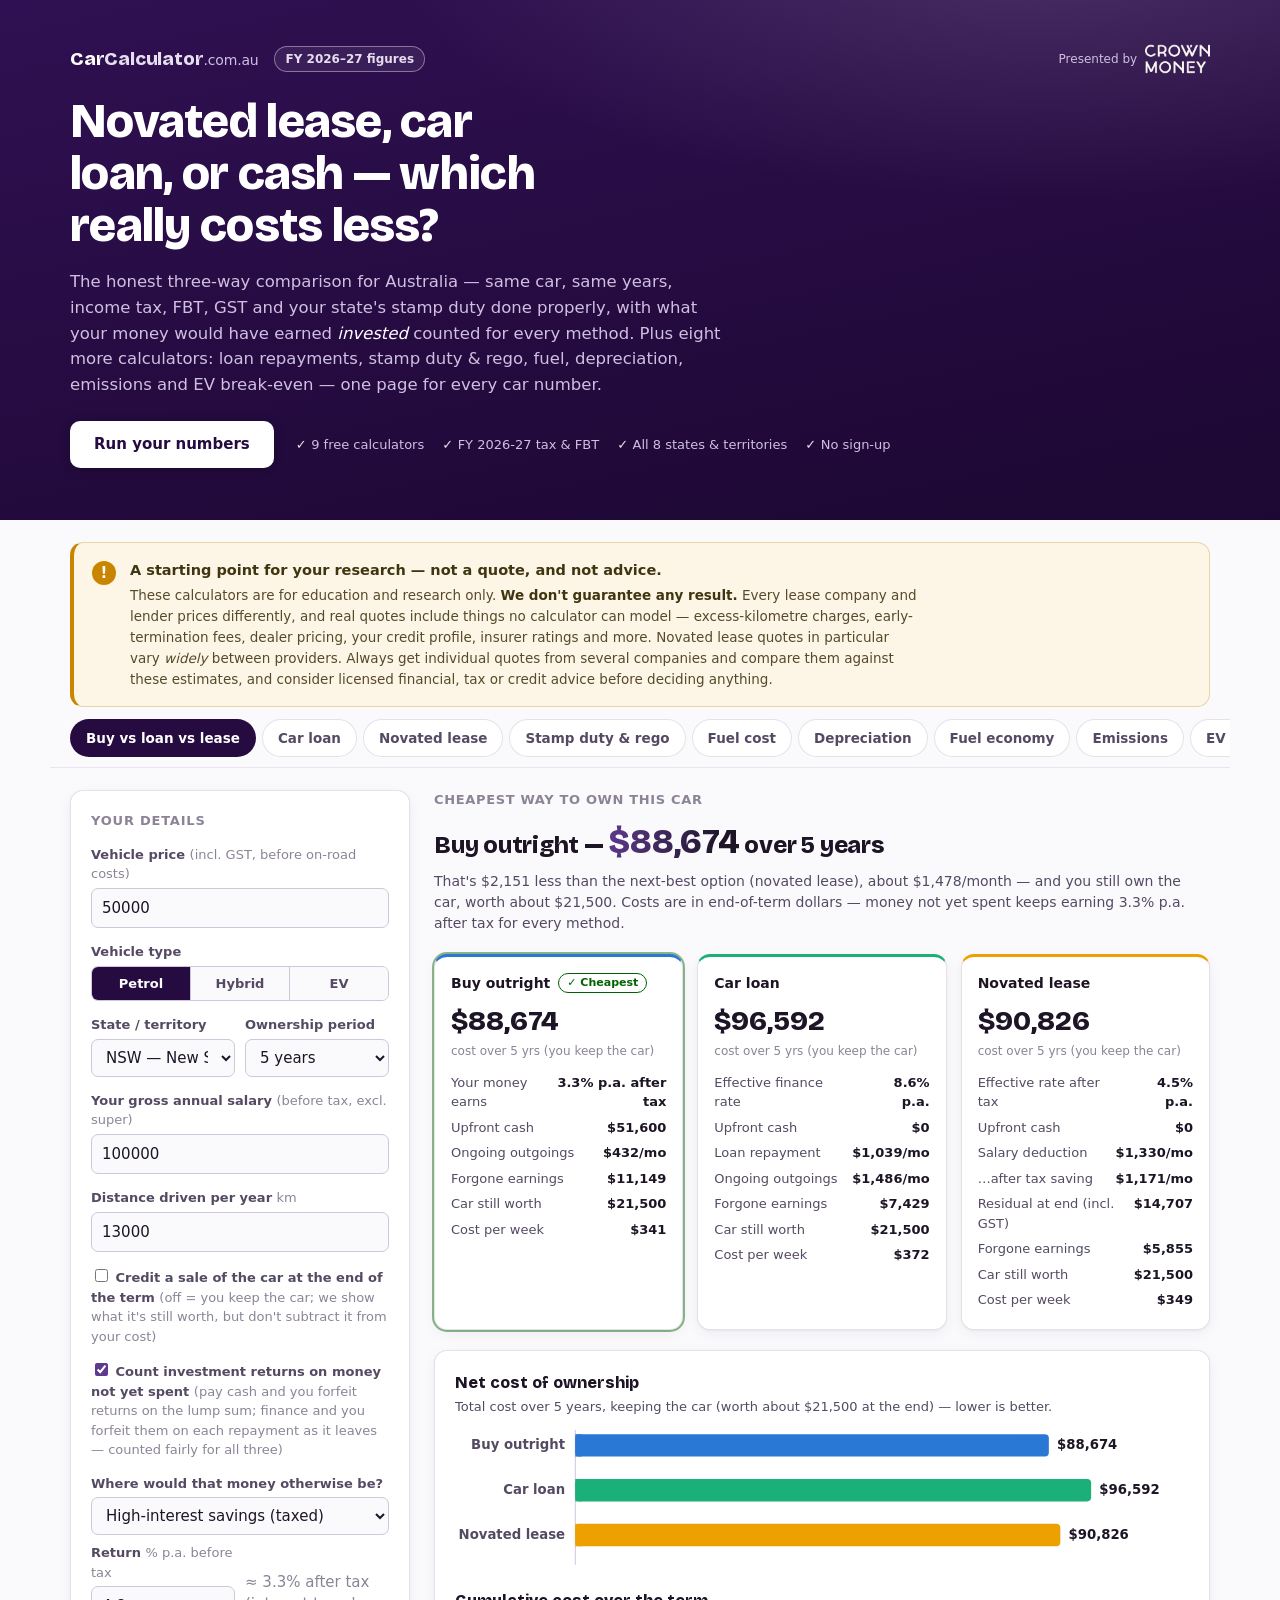
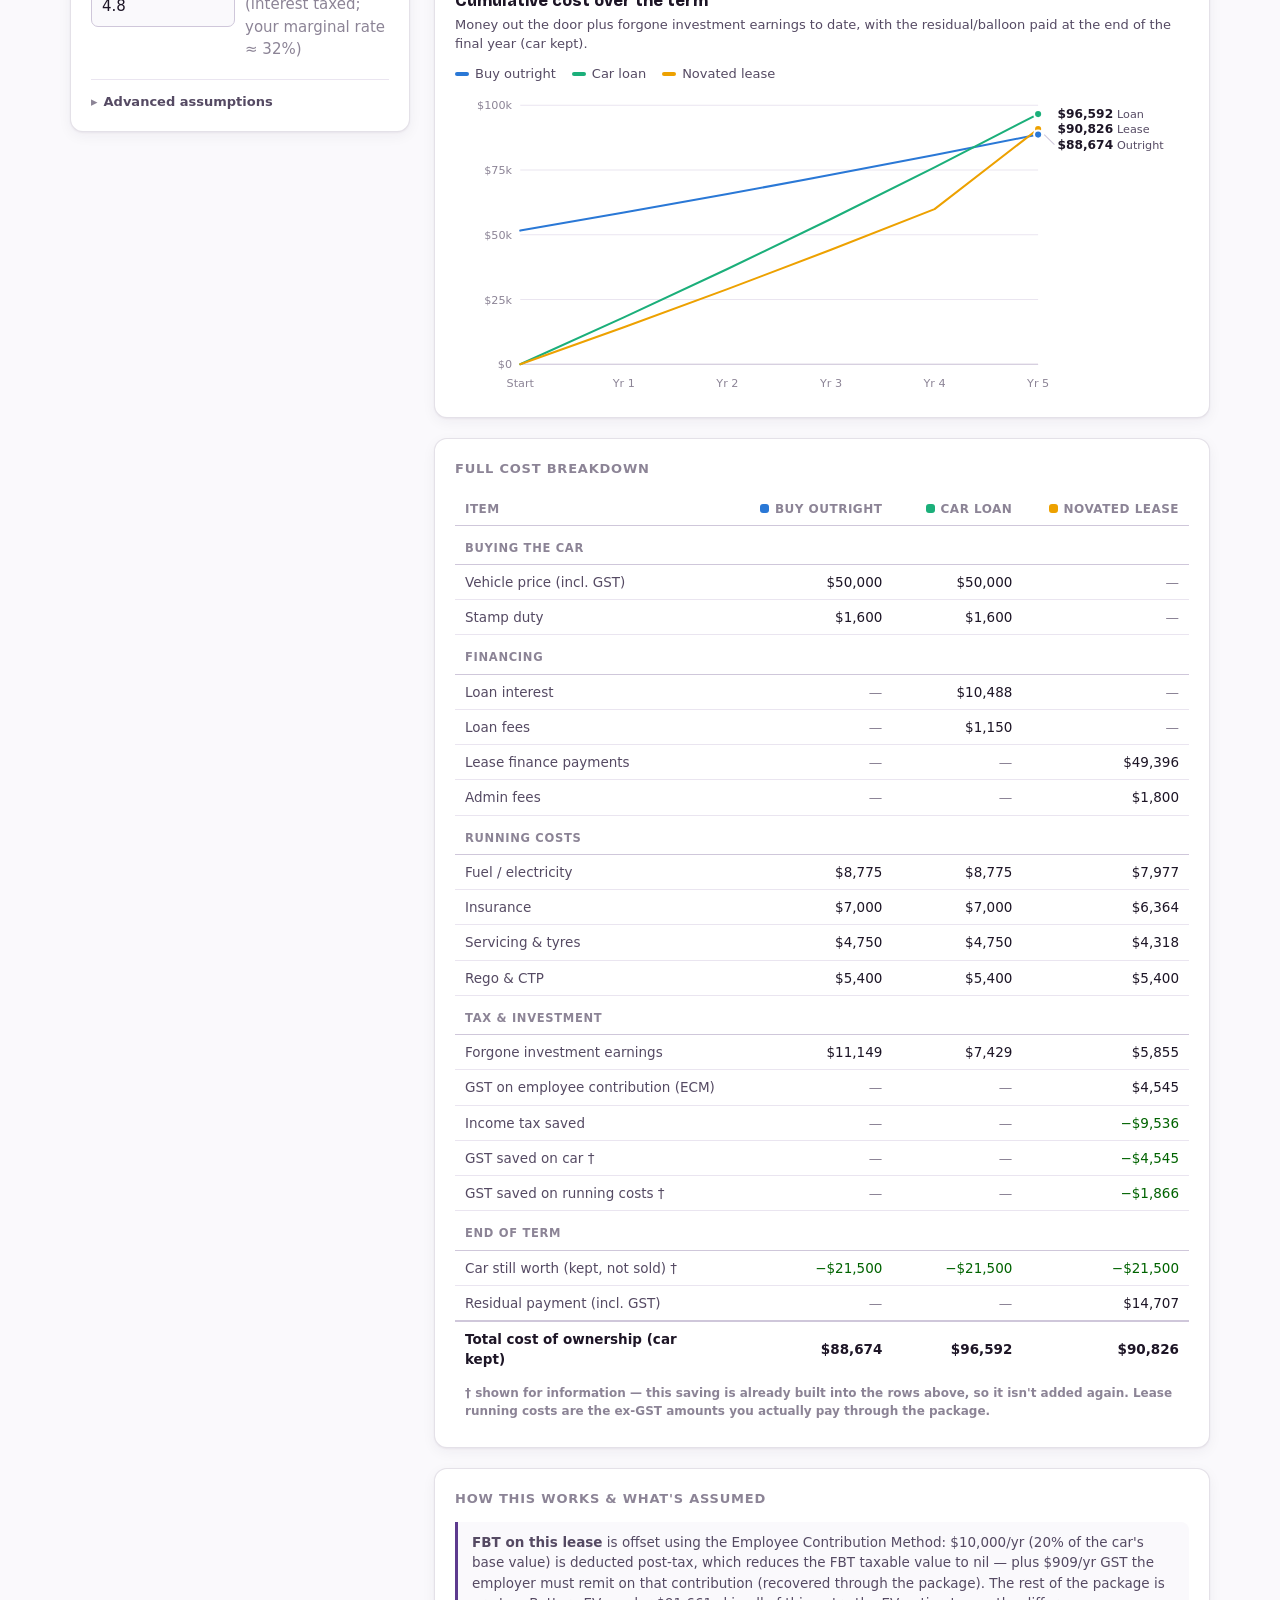
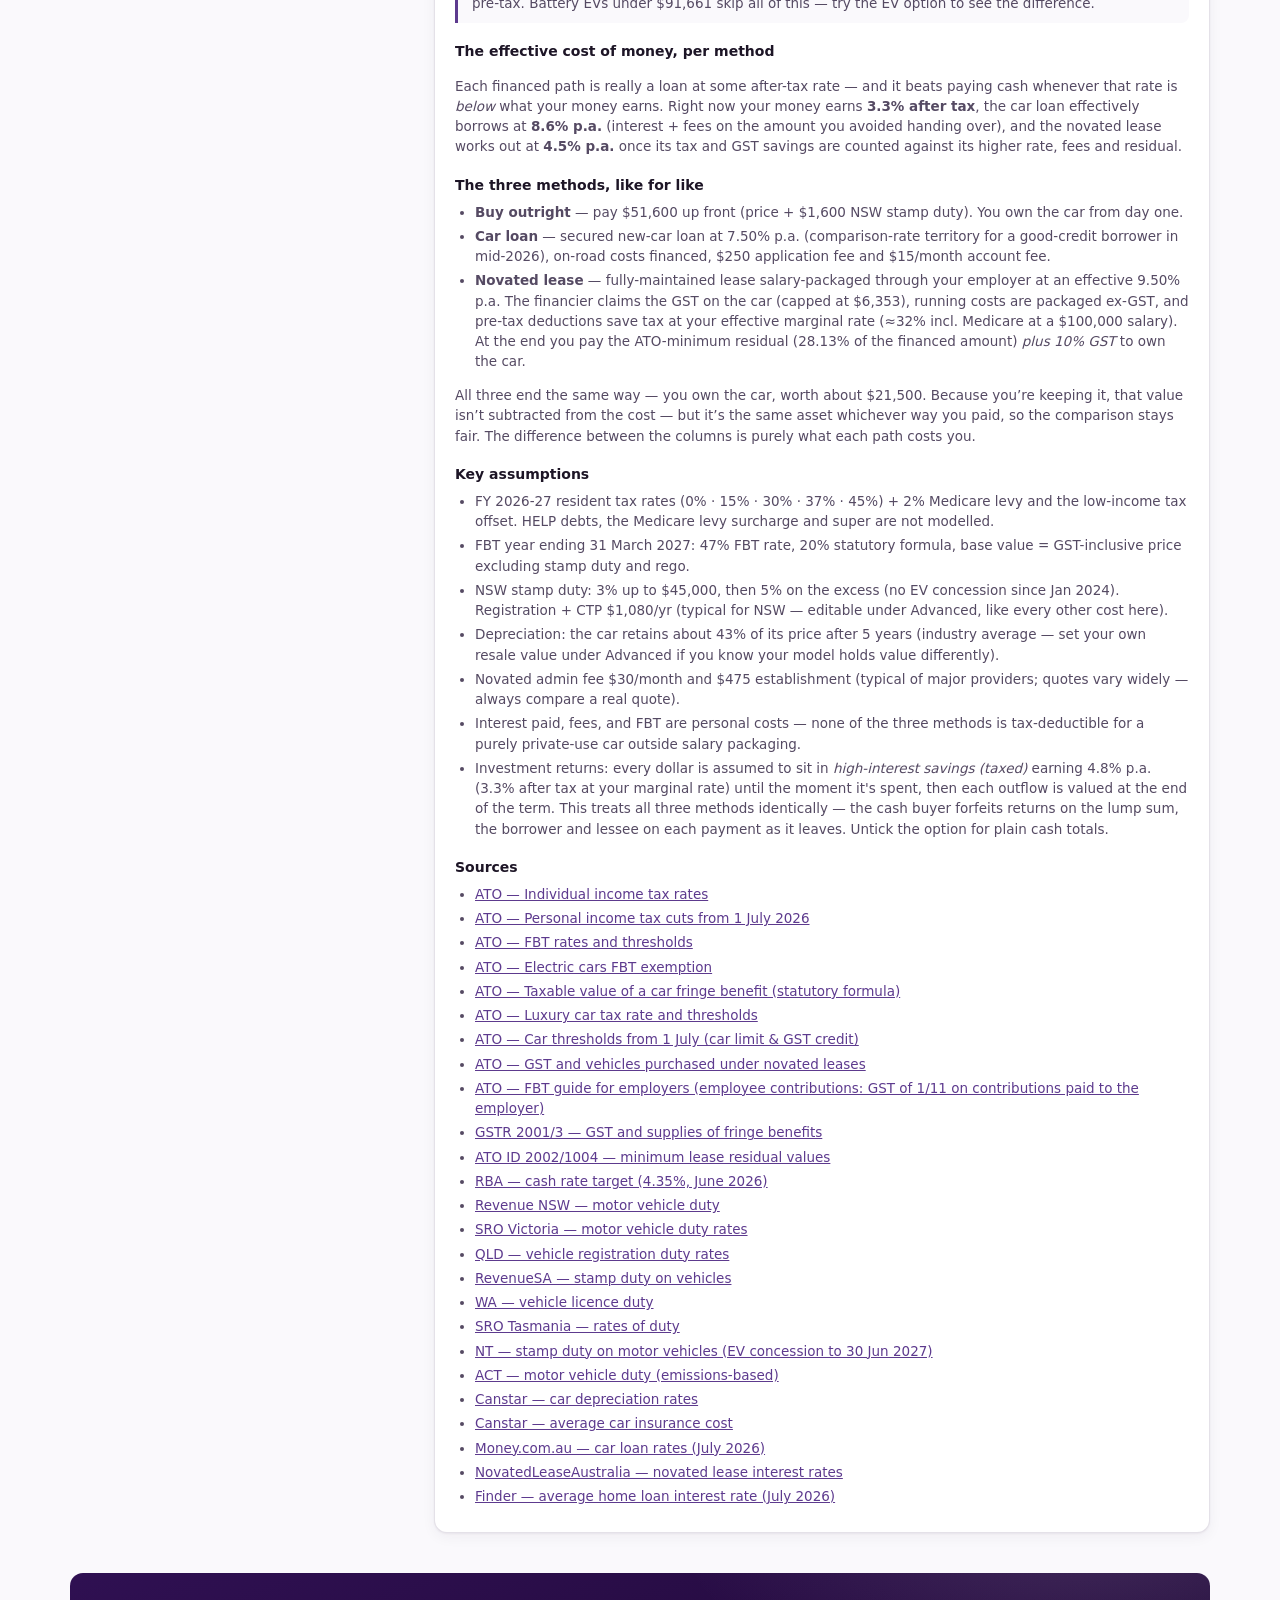
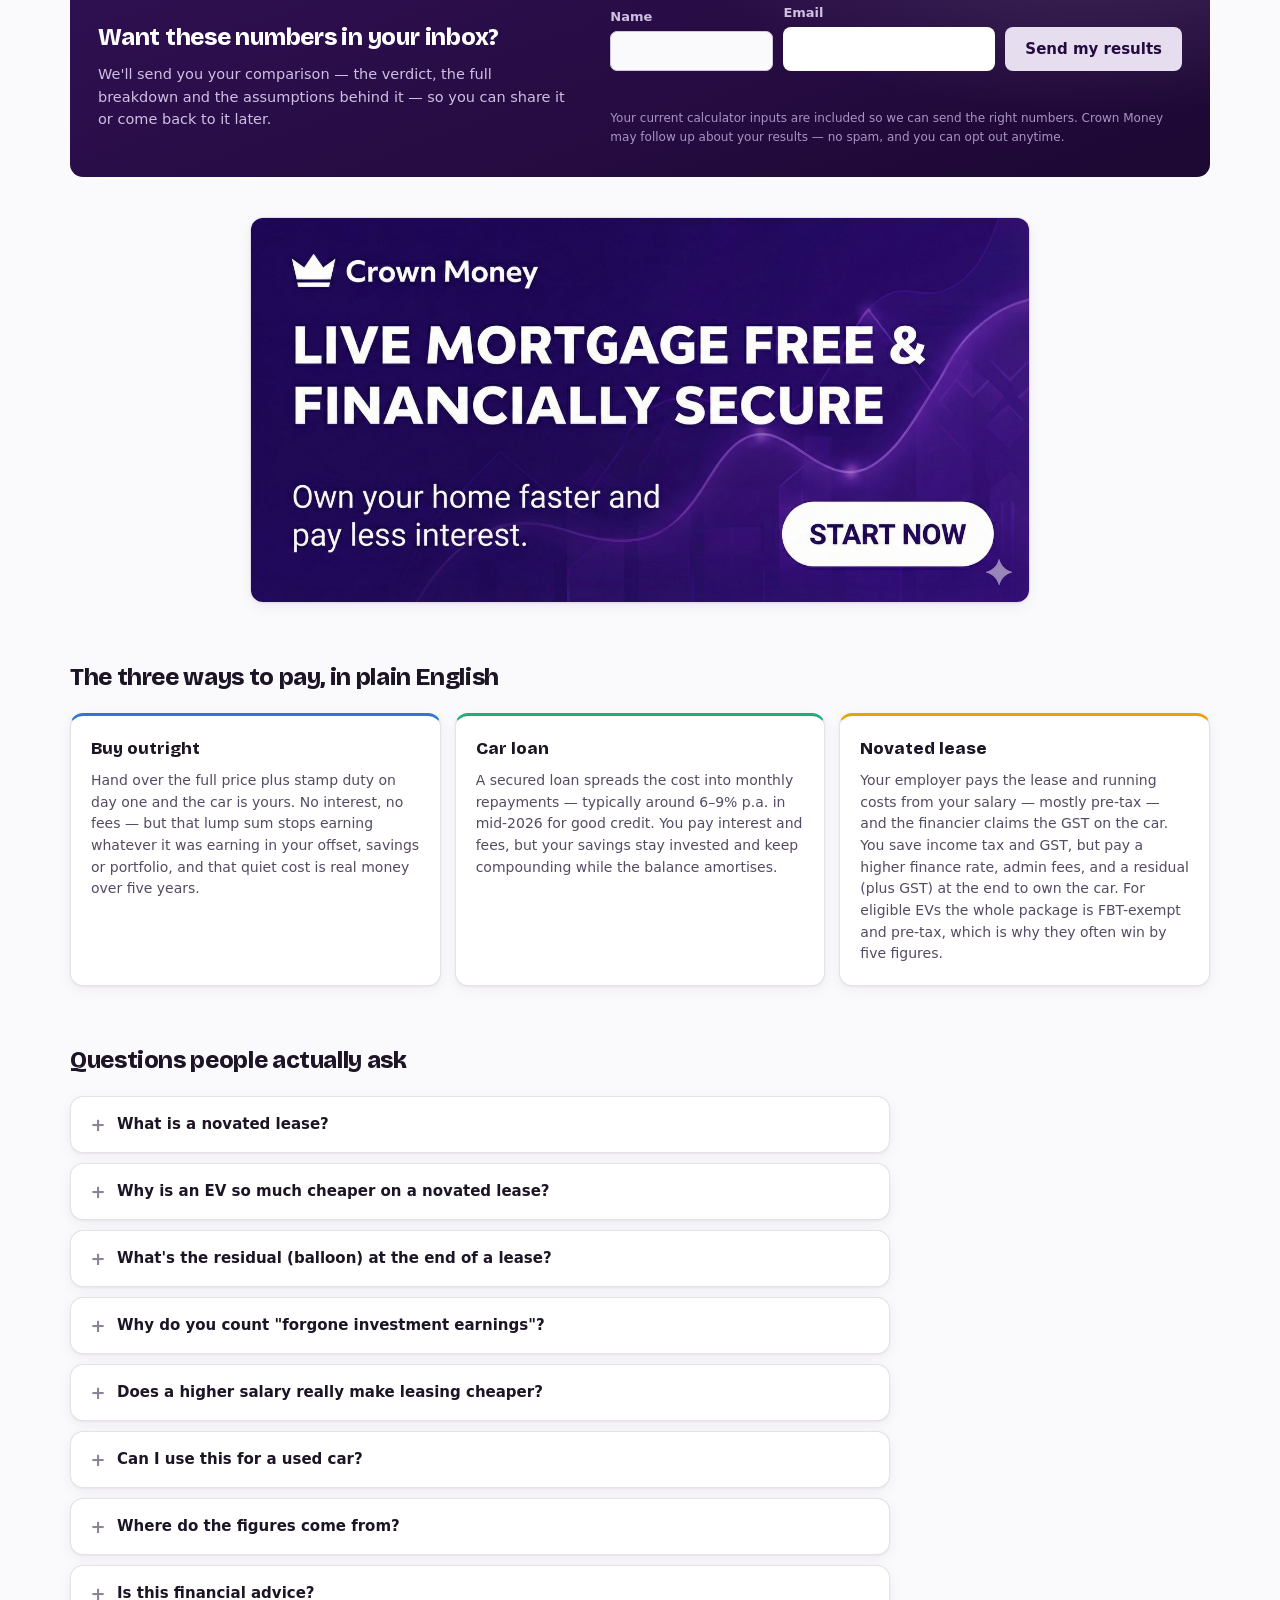
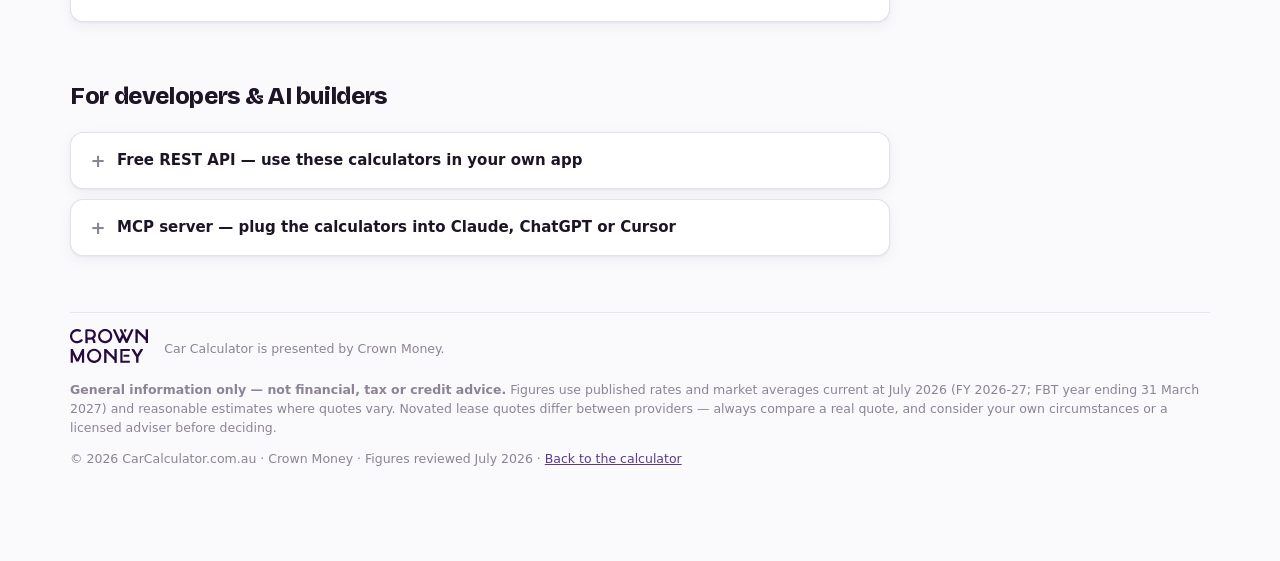
==== commit 356a21da: "Public REST API + remote MCP server + GA4 enabled API (Netlify Functions, same engine & data as the " ====
--- a/index.html
+++ b/index.html
@@ -341,6 +341,35 @@
       </div>
     </main>
   </div>
+
+  <!-- ============================================================ lead -->
+  <section class="lead" aria-labelledby="leadH">
+    <div class="lead-inner">
+      <div class="lead-copy">
+        <h2 id="leadH">Want these numbers in your inbox?</h2>
+        <p>We'll send you your comparison — the verdict, the full breakdown and the
+          assumptions behind it — so you can share it or come back to it later.</p>
+      </div>
+      <form id="leadForm" novalidate>
+        <div class="lead-fields">
+          <div class="field">
+            <label for="leadName">Name</label>
+            <input type="text" id="leadName" name="name" autocomplete="name" required />
+          </div>
+          <div class="field">
+            <label for="leadEmail">Email</label>
+            <input type="email" id="leadEmail" name="email" autocomplete="email" required />
+          </div>
+          <!-- honeypot: bots fill it, humans never see it -->
+          <input type="text" id="leadCompany" name="company" tabindex="-1" autocomplete="off" aria-hidden="true" />
+          <button type="submit" class="lead-submit" id="leadSubmit">Send my results</button>
+        </div>
+        <p class="lead-status" id="leadStatus" role="status"></p>
+        <p class="lead-privacy">Your current calculator inputs are included so we can send the right
+          numbers. Crown Money may follow up about your results — no spam, and you can opt out anytime.</p>
+      </form>
+    </div>
+  </section>
   </section>
 
   <!-- ======================================================= car loan -->
@@ -565,34 +594,6 @@
     </div>
   </section>
 
-  <!-- ============================================================ lead -->
-  <section class="lead" aria-labelledby="leadH">
-    <div class="lead-inner">
-      <div class="lead-copy">
-        <h2 id="leadH">Want these numbers in your inbox?</h2>
-        <p>We'll send you your comparison — the verdict, the full breakdown and the
-          assumptions behind it — so you can share it or come back to it later.</p>
-      </div>
-      <form id="leadForm" novalidate>
-        <div class="lead-fields">
-          <div class="field">
-            <label for="leadName">Name</label>
-            <input type="text" id="leadName" name="name" autocomplete="name" required />
-          </div>
-          <div class="field">
-            <label for="leadEmail">Email</label>
-            <input type="email" id="leadEmail" name="email" autocomplete="email" required />
-          </div>
-          <!-- honeypot: bots fill it, humans never see it -->
-          <input type="text" id="leadCompany" name="company" tabindex="-1" autocomplete="off" aria-hidden="true" />
-          <button type="submit" class="lead-submit" id="leadSubmit">Send my results</button>
-        </div>
-        <p class="lead-status" id="leadStatus" role="status"></p>
-        <p class="lead-privacy">Your current calculator inputs are included so we can send the right
-          numbers. Crown Money may follow up about your results — no spam, and you can opt out anytime.</p>
-      </form>
-    </div>
-  </section>
 
   <!-- ========================================================== banner -->
   <aside class="ad-banner">
@@ -694,6 +695,30 @@
     </details>
   </section>
 
+  <!-- ====================================================== developers -->
+  <section class="faq" aria-labelledby="devH">
+    <h2 id="devH" class="section-h">For developers &amp; AI builders</h2>
+    <details>
+      <summary>Free REST API — use these calculators in your own app</summary>
+      <p>Every calculator is available as a JSON API on this domain — no key required.
+        <code>GET https://carcalculator.com.au/api/compare?price=62000&amp;vehicleType=ev&amp;state=NSW&amp;salary=100000</code>
+        returns the full three-way comparison; likewise <code>/api/loan</code>, <code>/api/stamp-duty</code>,
+        <code>/api/novated-lease</code>, <code>/api/fuel</code>, <code>/api/depreciation</code>,
+        <code>/api/emissions</code> and <code>/api/break-even</code> (GET query params or POST JSON).
+        The machine-readable spec at <a href="/api/openapi.json">/api/openapi.json</a> plugs straight into
+        Zapier, Make, Power Automate and GPT Actions. Start at <a href="/api">/api</a> for the index.
+        Every response carries the figures vintage and the disclaimer — please surface both to your users.</p>
+    </details>
+    <details>
+      <summary>MCP server — plug the calculators into Claude, ChatGPT or Cursor</summary>
+      <p>AI assistants that speak the Model Context Protocol can use all eight calculators as tools:
+        add <code>https://carcalculator.com.au/mcp</code> as a remote MCP server (no authentication) and
+        ask things like <em>"is a novated lease cheaper than a loan for a $70k EV on a $120k salary in
+        VIC?"</em> — the assistant will call the same engine this site uses, with current FY 2026-27
+        figures.</p>
+    </details>
+  </section>
+
   <footer class="site">
     <div class="footer-brand">
       <a href="https://crownmoney.com.au" rel="noopener" aria-label="Crown Money">
--- a/css/styles.css
+++ b/css/styles.css
@@ -388,6 +388,39 @@
 .result-note { font-size: 13px; color: var(--text-secondary); margin: 12px 0 0; max-width: 66ch; }
 .result-note a { color: var(--accent); }
 
+.chart-h {
+  font-size: 12px;
+  font-weight: 700;
+  text-transform: uppercase;
+  letter-spacing: 0.05em;
+  color: var(--text-muted);
+  margin: 20px 0 8px;
+}
+
+.mini-legend { margin: 8px 0 0; font-size: 12.5px; }
+.mini-legend .swatch { width: 10px; height: 10px; border-radius: 3px; }
+.mini-legend strong { color: var(--text-primary); font-variant-numeric: tabular-nums; }
+
+.prefill-btn {
+  display: inline-block;
+  margin-top: 18px;
+  font: inherit;
+  font-size: 14px;
+  font-weight: 700;
+  color: var(--btn-ink);
+  background: var(--btn-bg);
+  border: none;
+  border-radius: 8px;
+  padding: 11px 20px;
+  cursor: pointer;
+  transition: transform 0.18s ease, box-shadow 0.18s ease, filter 0.18s;
+}
+.prefill-btn:hover { transform: translateY(-1px); box-shadow: var(--shadow-lift); filter: brightness(1.05); }
+.prefill-btn:focus-visible { outline: 2px solid var(--accent); outline-offset: 2px; }
+@media (prefers-reduced-motion: reduce) {
+  .prefill-btn, .prefill-btn:hover { transition: none; transform: none; }
+}
+
 /* -------------------------------------------------------------- lead --- */
 
 .lead {
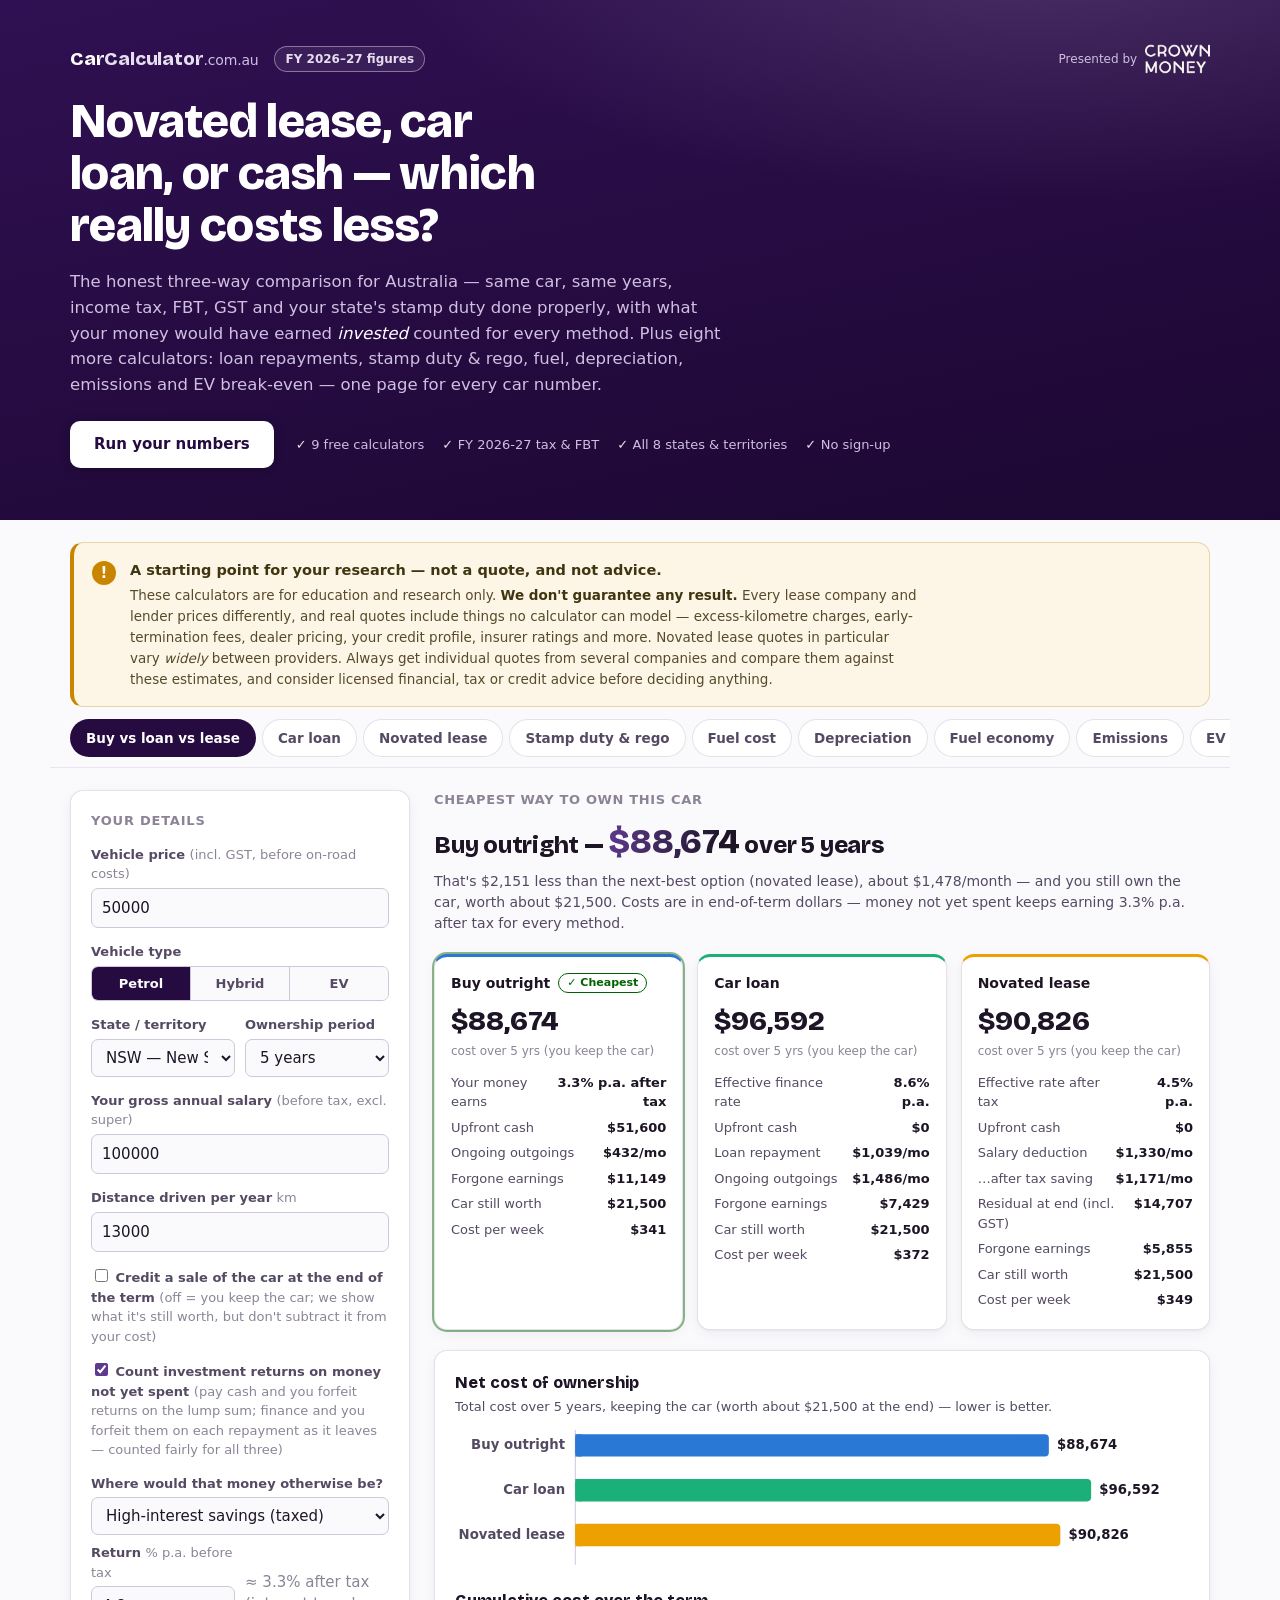
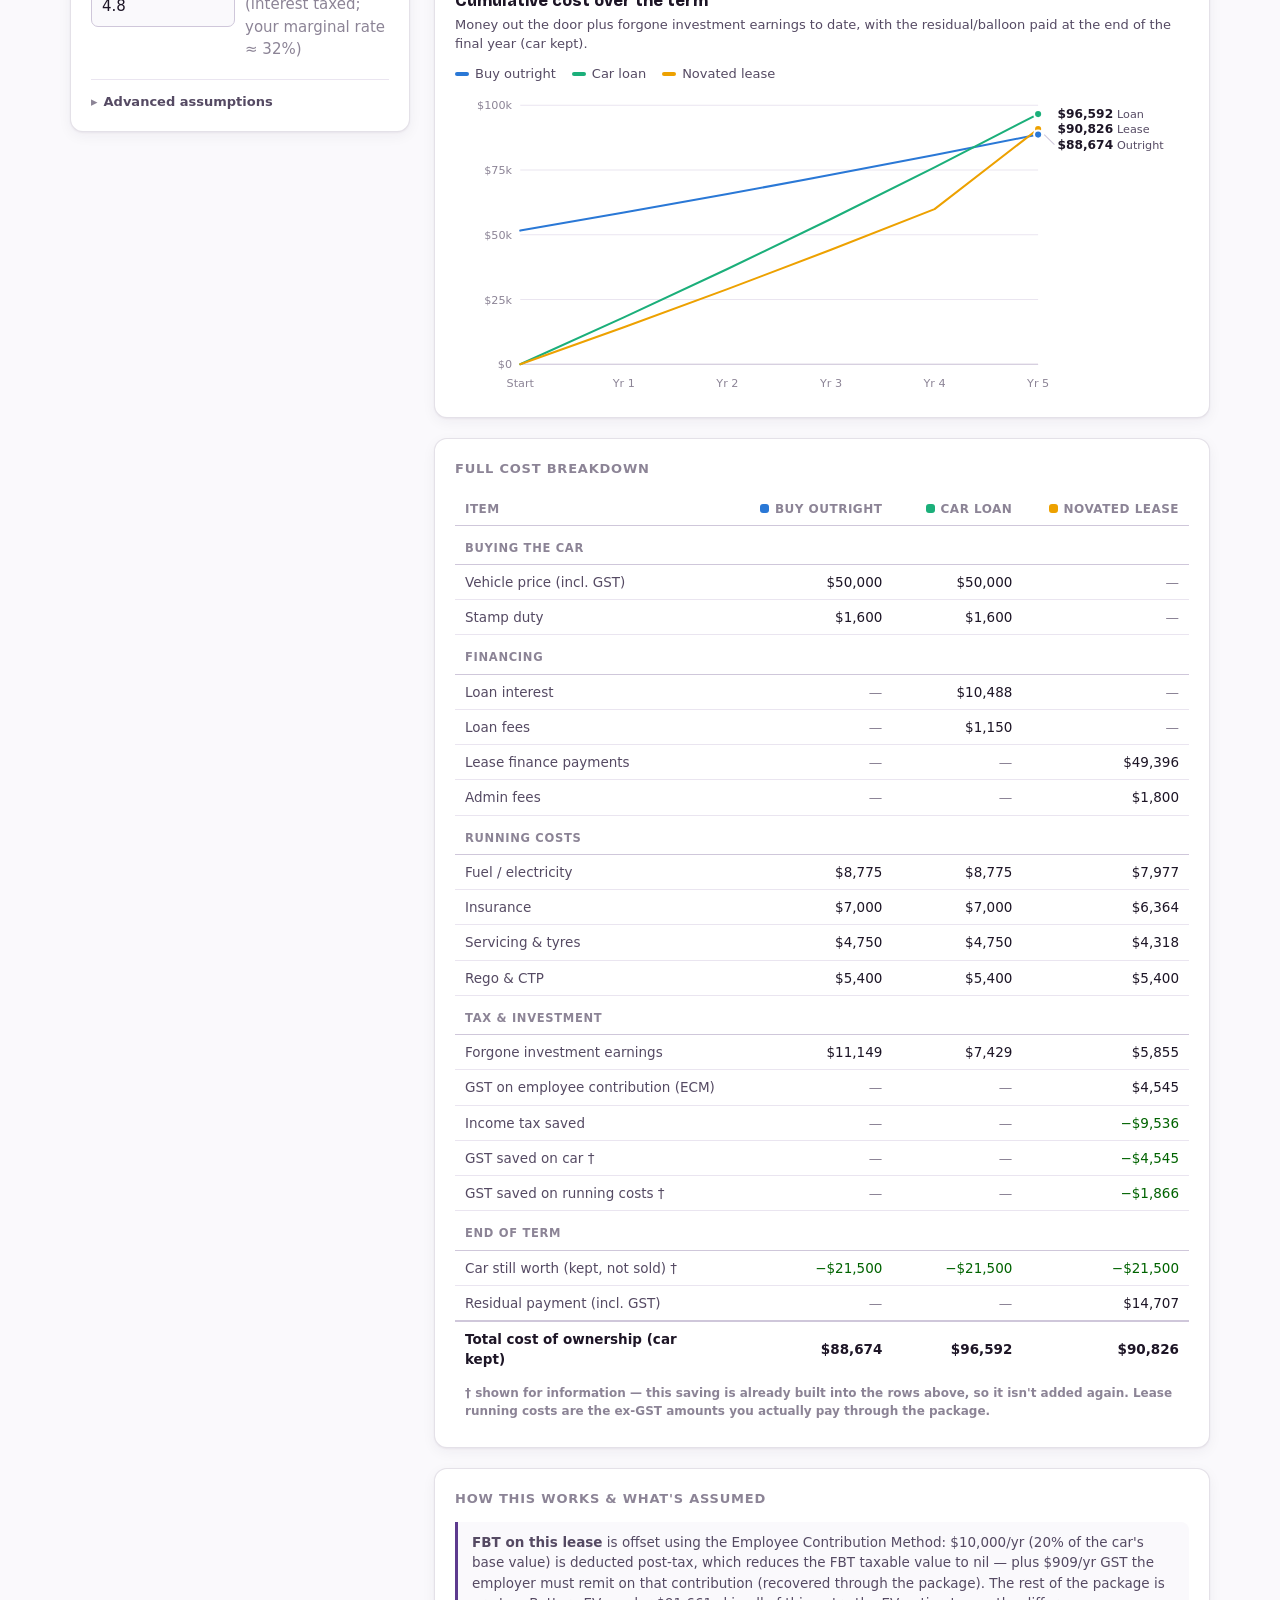
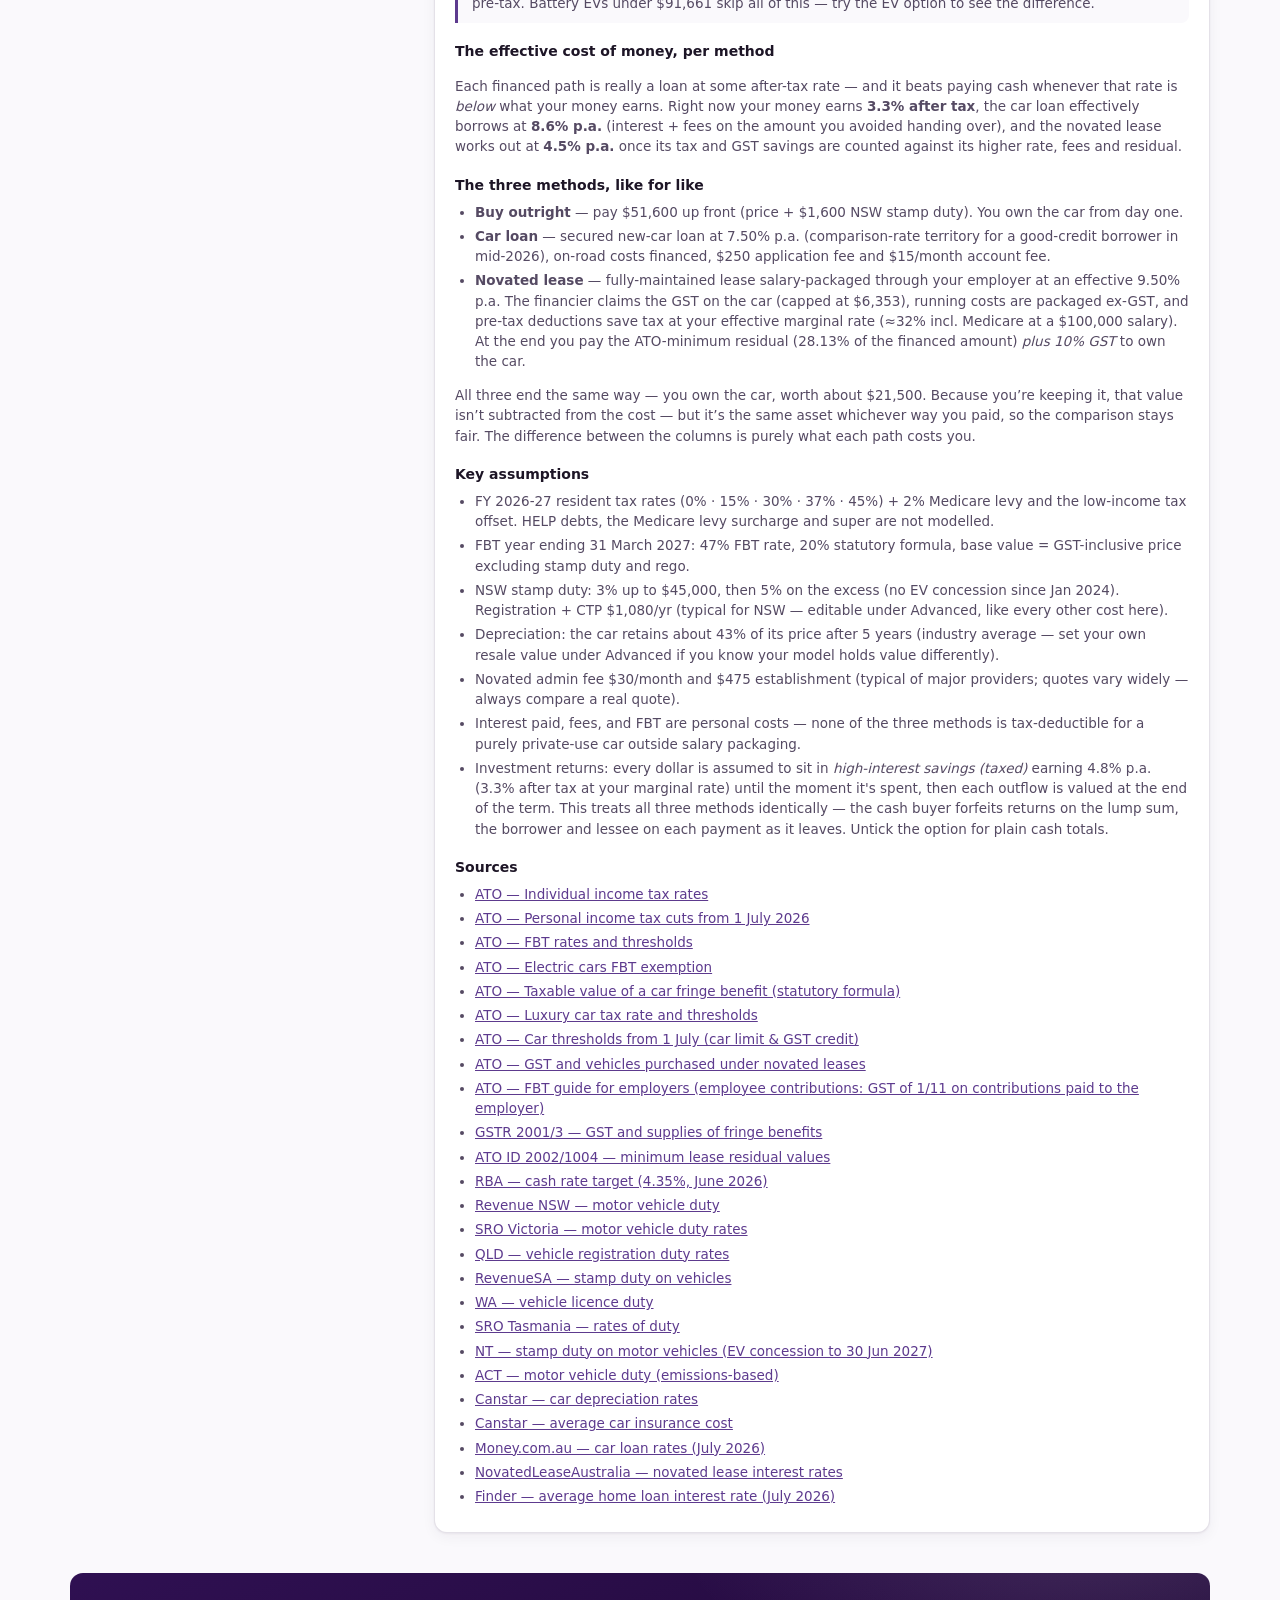
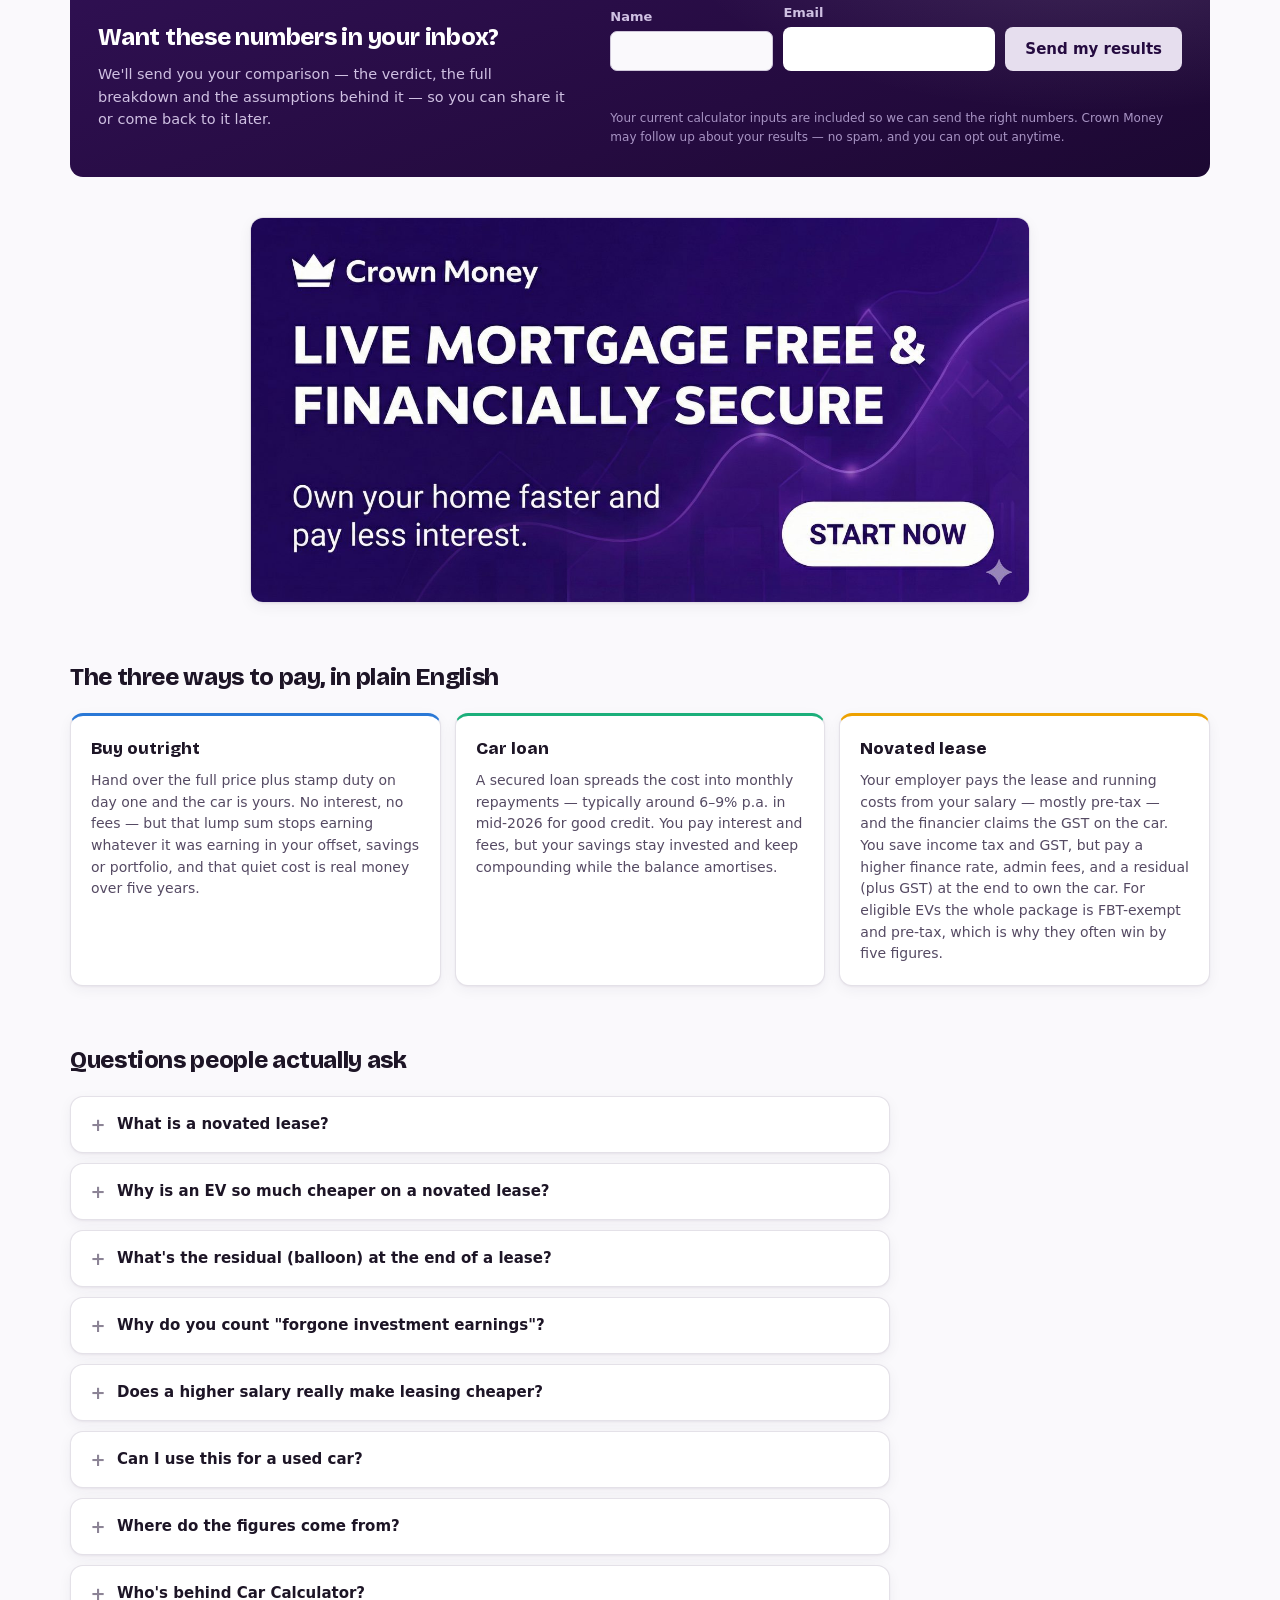
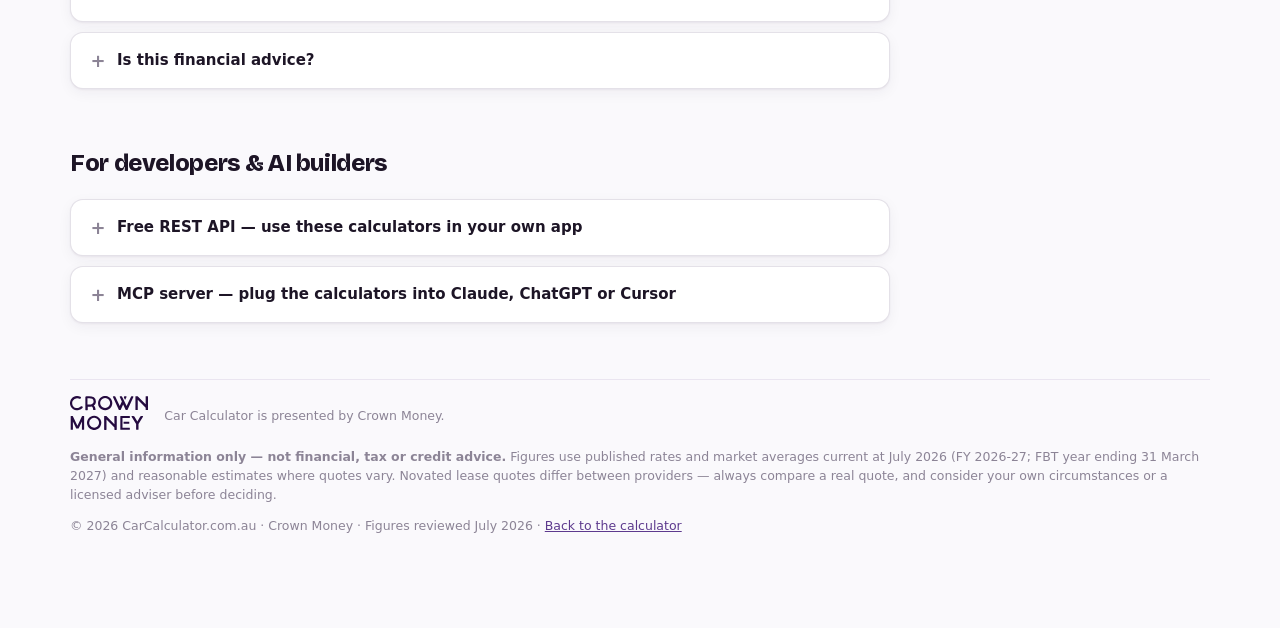
==== commit 3e638282: "Promote Crown Money across API, MCP and website — attribution-style - meta.presentedBy (name, url, t" ====
--- a/index.html
+++ b/index.html
@@ -64,6 +64,11 @@
           },
           {
             "@type": "Question",
+            "name": "Who is behind Car Calculator?",
+            "acceptedAnswer": { "@type": "Answer", "text": "Car Calculator is presented free by Crown Money (crownmoney.com.au), an Australian mortgage broker helping people own their home faster and pay less interest." }
+          },
+          {
+            "@type": "Question",
             "name": "Is it cheaper to buy a car with cash, a loan, or a novated lease?",
             "acceptedAnswer": { "@type": "Answer", "text": "It depends on the car, your salary, your state and what your money could earn invested. For eligible EVs a novated lease usually wins clearly. For petrol cars it's closer — the lease's tax and GST savings compete against its higher finance rate and fees. This calculator runs your exact numbers." }
           }
@@ -687,6 +692,16 @@
         panel above, and every assumption is editable.</p>
     </details>
     <details>
+      <summary>Who's behind Car Calculator?</summary>
+      <p><a href="https://crownmoney.com.au/" rel="noopener">Crown Money</a> — an Australian mortgage
+        broker whose whole mission is helping people <strong>own their home faster and pay less
+        interest</strong>. That's also why this tool takes "what your money could earn in a mortgage
+        offset" so seriously: for most households the offset is the benchmark every car-finance
+        decision should be measured against. The calculators are free, and if the mortgage side of
+        your money could work harder, <a href="https://crownmoney.com.au/" rel="noopener">talk to
+        Crown Money</a>.</p>
+    </details>
+    <details>
       <summary>Is this financial advice?</summary>
       <p>No — it's general information calculated from published rates and your inputs. It doesn't
         consider your objectives, financial situation or needs. Novated lease quotes vary widely
